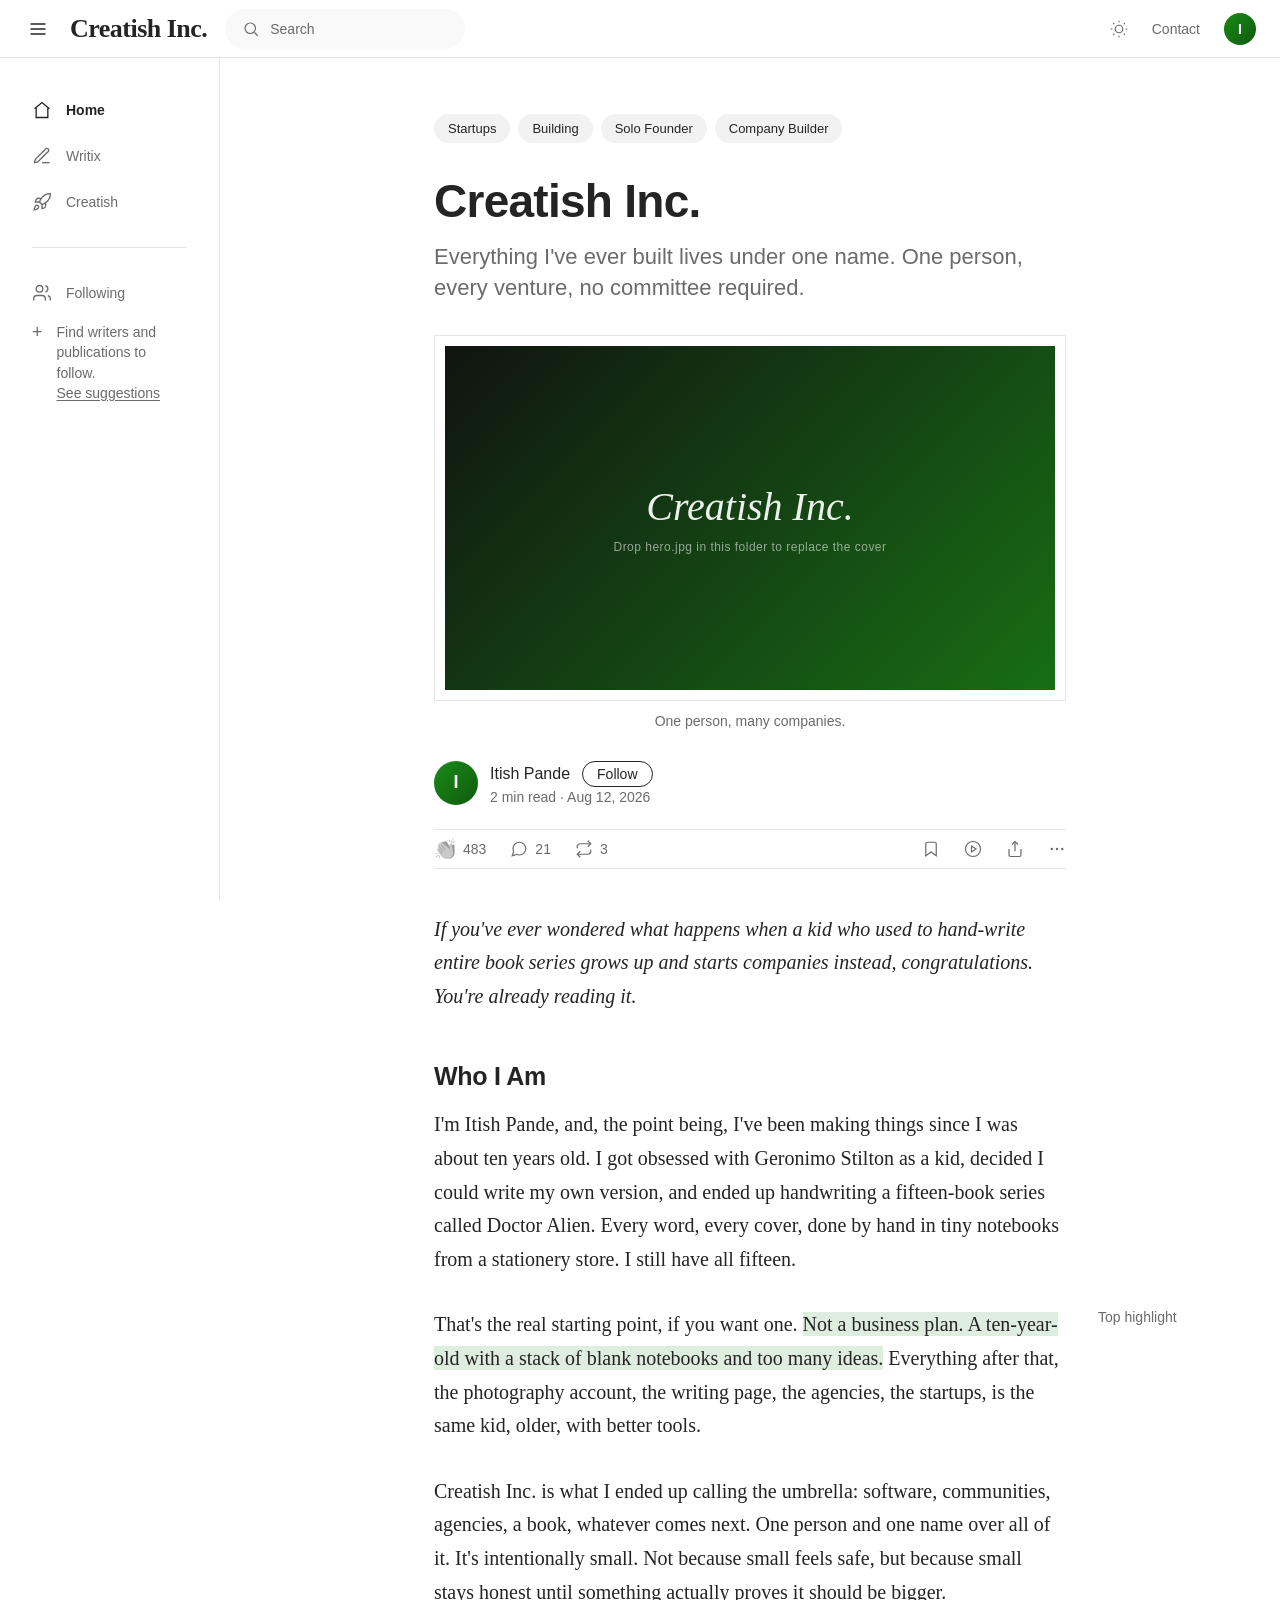
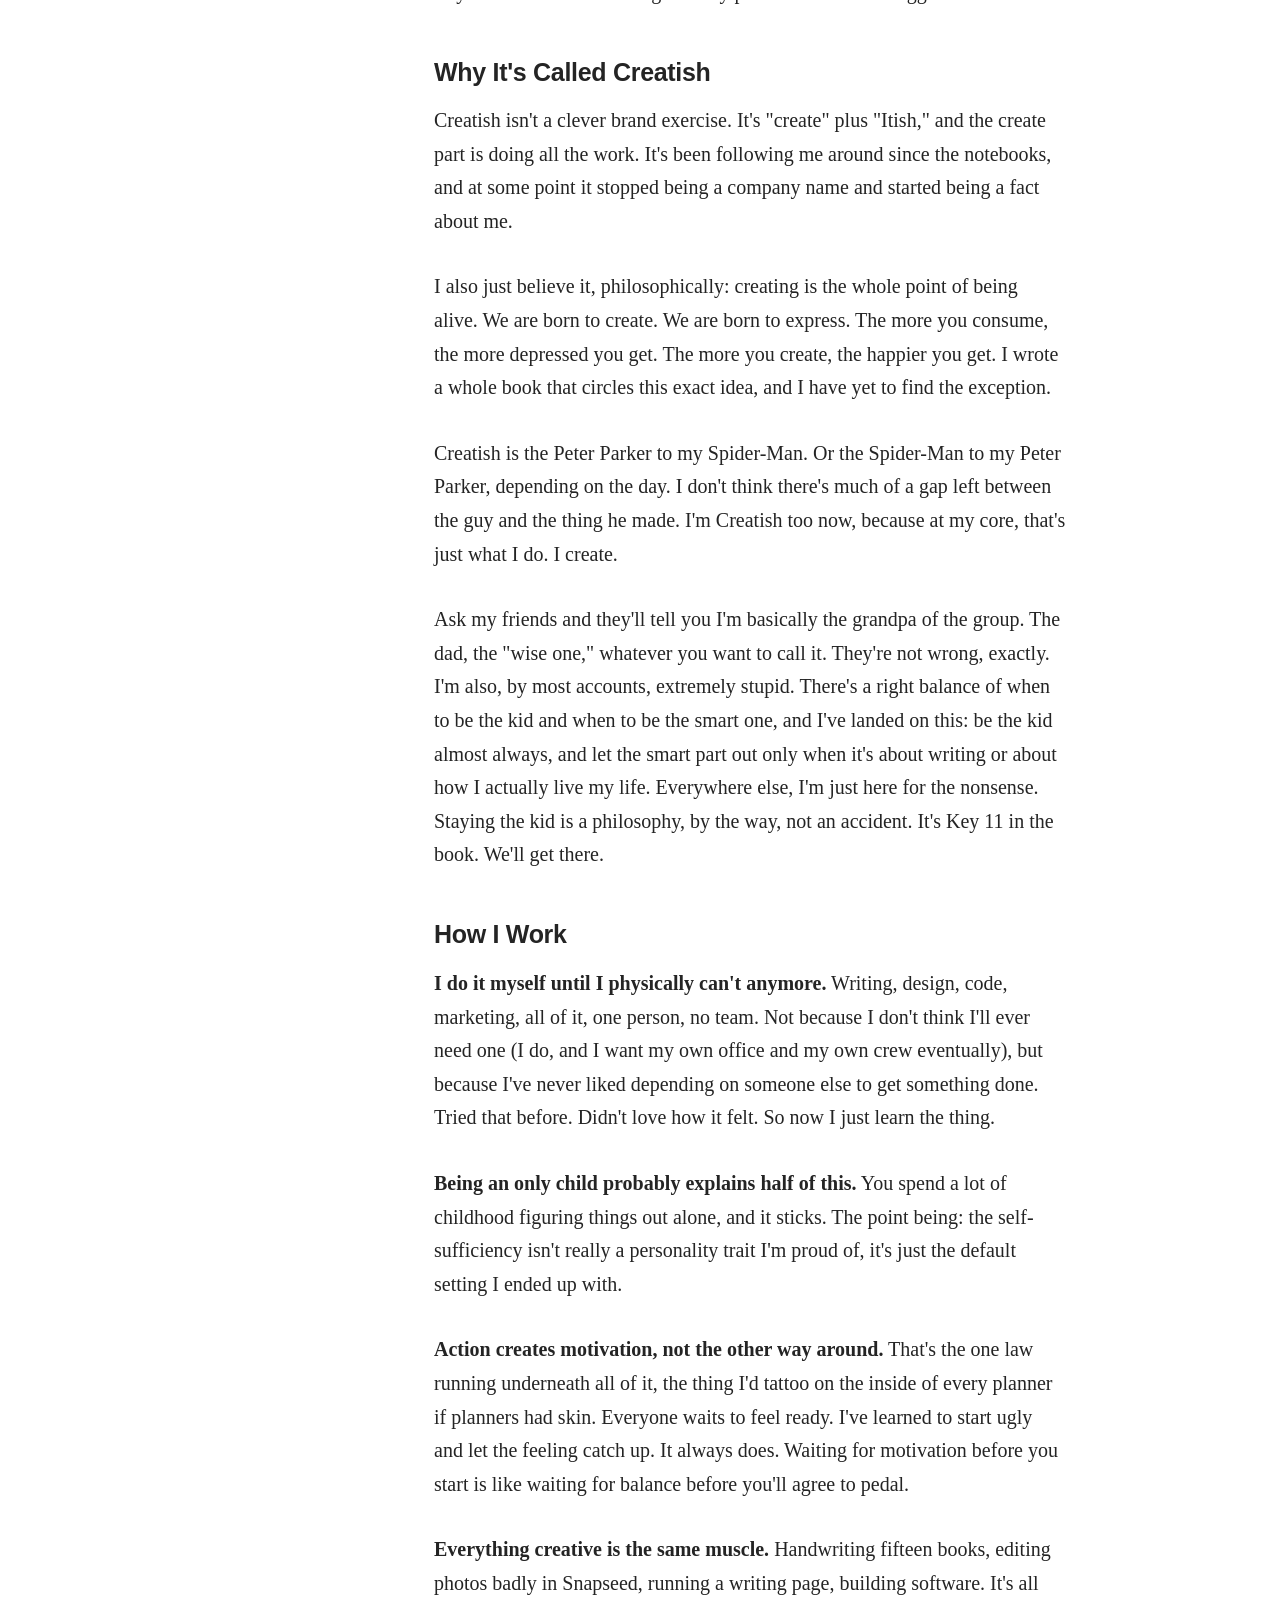
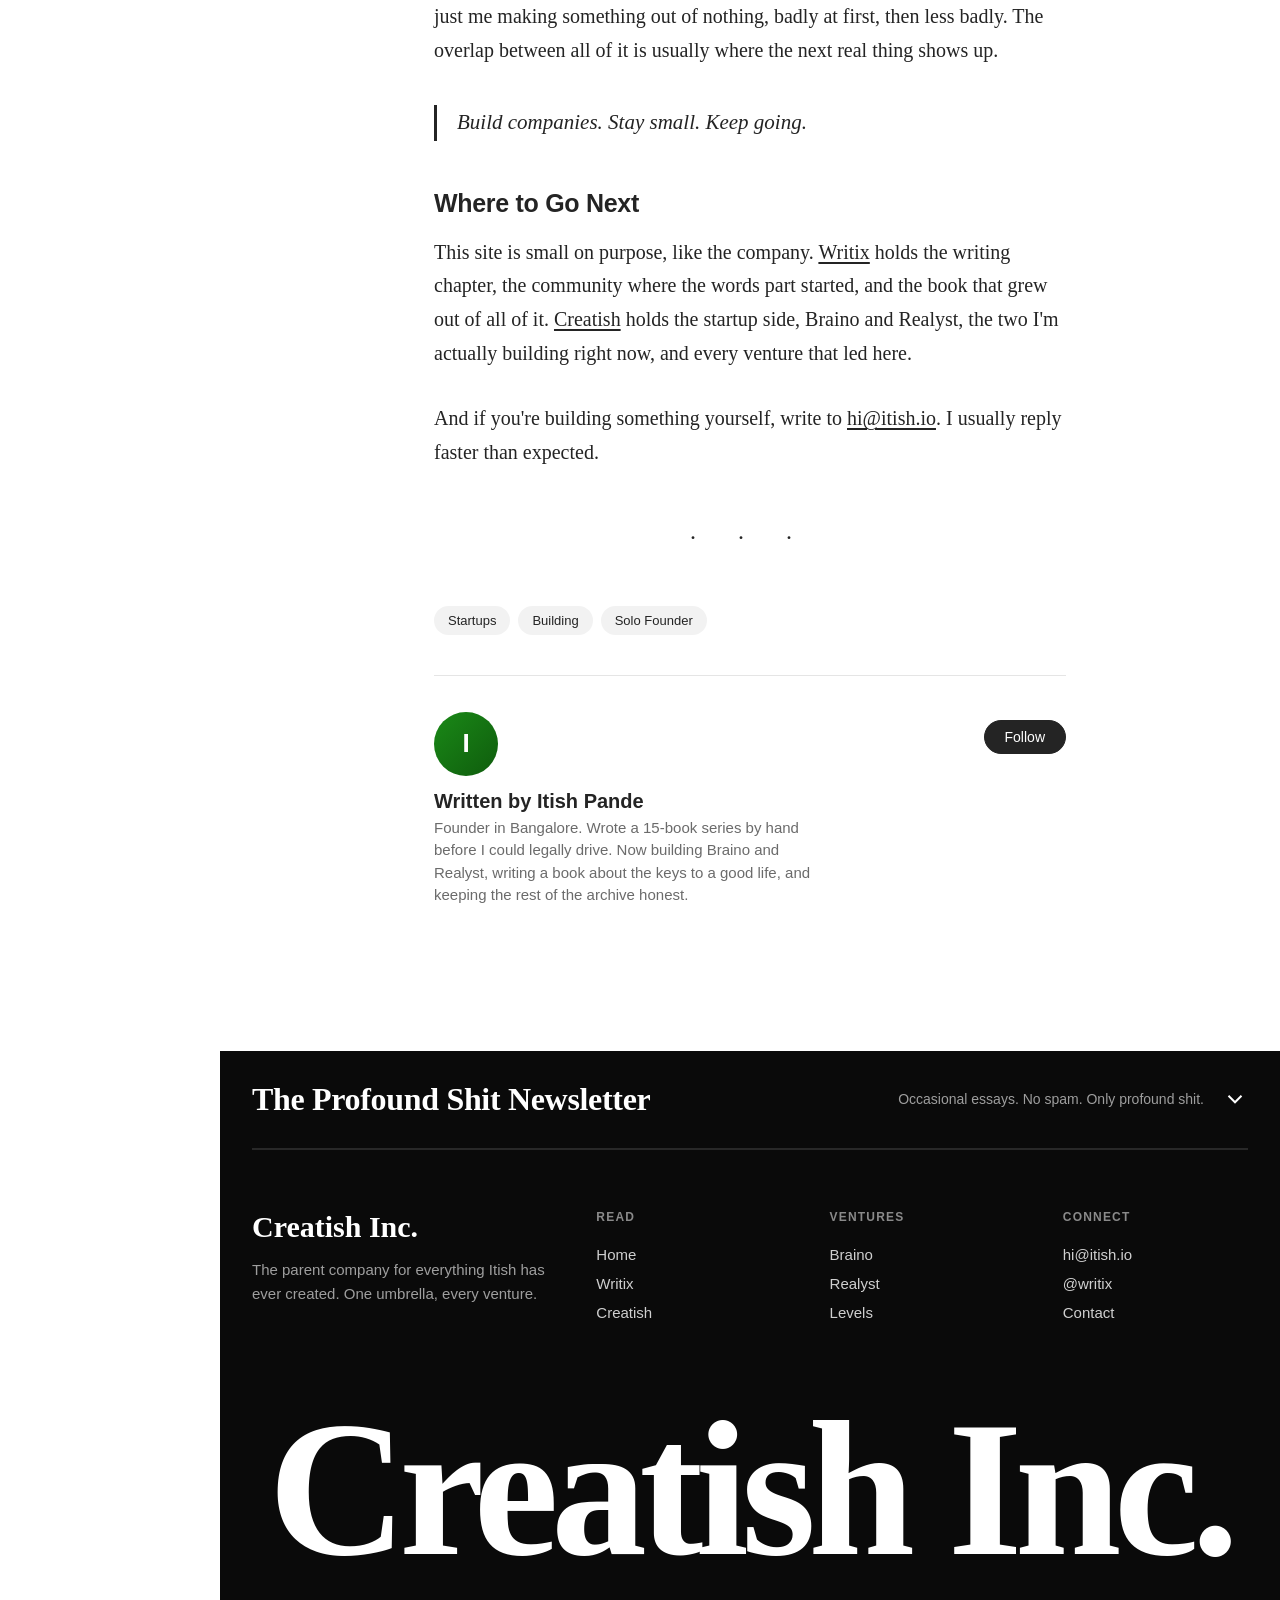
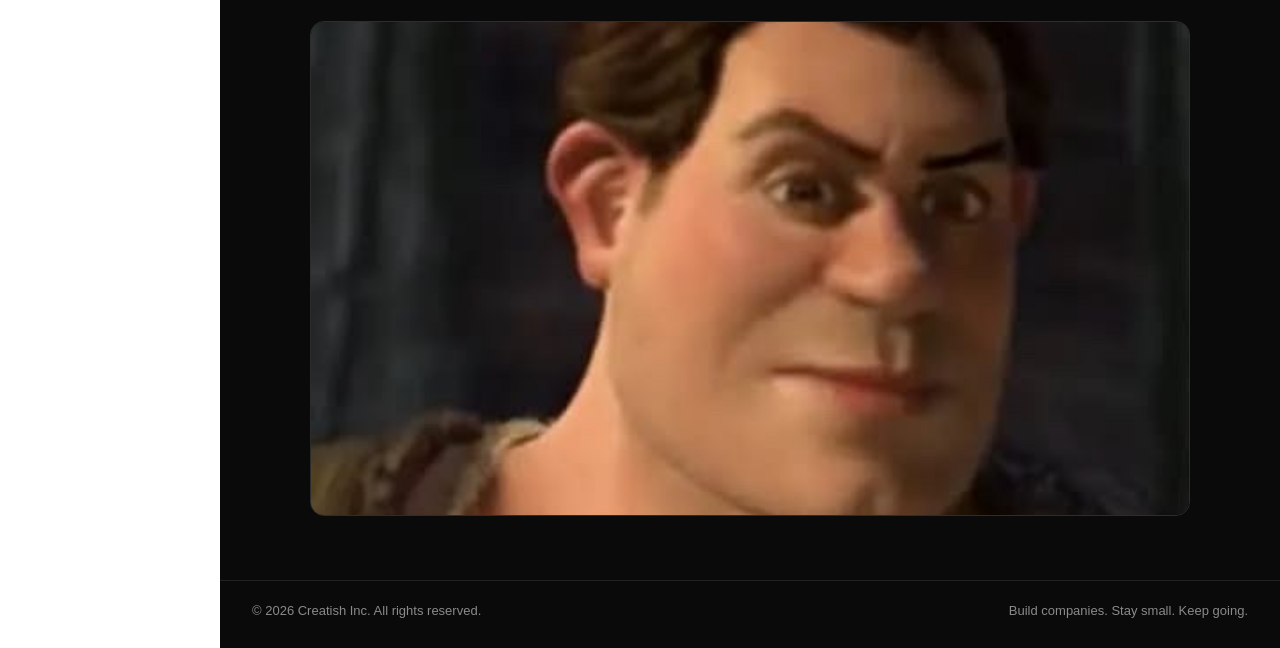
==== index.html @ 81c6ffdb "Rewrite site copy in Itish's voice, tell full origin story Reworks Home, Creatish, and Writix copy e" ====
<!doctype html>
<html lang="en">
<head>
  <meta charset="utf-8" />
  <meta name="viewport" content="width=device-width, initial-scale=1" />
  <title>Creatish Inc.</title>
  <meta name="description" content="Itish Pande's parent company for everything he's built. One person, one umbrella, starting with a 15-book series written by hand at age 10." />
  <script>
    (function () {
      var q = new URLSearchParams(location.search).get('theme');
      var t = q || localStorage.getItem('theme');
      if (t === 'dark' || (!t && matchMedia('(prefers-color-scheme: dark)').matches)) {
        document.documentElement.setAttribute('data-theme', 'dark');
      }
    })();
  </script>
  <link rel="stylesheet" href="site.css" />
</head>
<body>

  <nav class="nav">
    <div class="nav-inner">
      <div class="nav-left">
        <button class="hamburger" aria-label="Menu">
          <svg width="20" height="20" viewBox="0 0 24 24" fill="none" stroke="currentColor" stroke-width="1.8"><path d="M3 6h18"/><path d="M3 12h18"/><path d="M3 18h18"/></svg>
        </button>
        <a class="wordmark" href="index.html">Creatish Inc.</a>
        <div class="search">
          <svg width="18" height="18" viewBox="0 0 24 24" fill="none" stroke="currentColor" stroke-width="1.6"><circle cx="11" cy="11" r="7"/><path d="M21 21l-4.35-4.35"/></svg>
          <input type="text" id="searchInput" placeholder="Search" aria-label="Search this page" />
        </div>
      </div>
      <div class="nav-right">
        <button class="action theme-btn" id="themeBtn" aria-label="Toggle dark mode">
          <svg class="icon-sun" width="18" height="18" viewBox="0 0 24 24" fill="none" stroke="currentColor" stroke-width="1.6"><circle cx="12" cy="12" r="5"/><path d="M12 1v2"/><path d="M12 21v2"/><path d="M4.22 4.22l1.42 1.42"/><path d="M18.36 18.36l1.42 1.42"/><path d="M1 12h2"/><path d="M21 12h2"/><path d="M4.22 19.78l1.42-1.42"/><path d="M18.36 5.64l1.42-1.42"/></svg>
          <svg class="icon-moon" width="18" height="18" viewBox="0 0 24 24" fill="none" stroke="currentColor" stroke-width="1.6"><path d="M21 12.79A9 9 0 1 1 11.21 3 7 7 0 0 0 21 12.79z"/></svg>
        </button>
        <a class="link" href="mailto:hi@itish.io">Contact</a>
        <span class="avatar">I</span>
      </div>
    </div>
  </nav>

  <aside class="sidebar">
    <a class="side-item active" href="index.html">
      <svg width="20" height="20" viewBox="0 0 24 24" fill="none" stroke="currentColor" stroke-width="1.6"><path d="M3 10.5L12 3l9 7.5"/><path d="M5 9.5V21h14V9.5"/></svg>
      Home
    </a>
    <a class="side-item" href="writix.html">
      <svg width="20" height="20" viewBox="0 0 24 24" fill="none" stroke="currentColor" stroke-width="1.6"><path d="M12 20h9"/><path d="M16.5 3.5a2.121 2.121 0 0 1 3 3L7 19l-4 1 1-4L16.5 3.5z"/></svg>
      Writix
    </a>
    <a class="side-item" href="creatish.html">
      <svg width="20" height="20" viewBox="0 0 24 24" fill="none" stroke="currentColor" stroke-width="1.6"><path d="M4.5 16.5c-1.5 1.26-2 5-2 5s3.74-.5 5-2c.71-.84.7-2.13-.09-2.91a2.18 2.18 0 0 0-2.91-.09z"/><path d="M12 15l-3-3a22 22 0 0 1 2-3.95A12.88 12.88 0 0 1 22 2c0 2.72-.78 7.5-6 11a22.35 22.35 0 0 1-4 2z"/><path d="M9 12H4s.55-3.03 2-4c1.62-1.08 5 0 5 0"/><path d="M12 15v5s3.03-.55 4-2c1.08-1.62 0-5 0-5"/></svg>
      Creatish
    </a>

    <div class="side-rule"></div>

    <a class="side-item" href="#authorCard">
      <svg width="20" height="20" viewBox="0 0 24 24" fill="none" stroke="currentColor" stroke-width="1.6"><path d="M16 21v-2a4 4 0 0 0-4-4H6a4 4 0 0 0-4 4v2"/><circle cx="9" cy="7" r="4"/><path d="M22 21v-2a4 4 0 0 0-3-3.87"/><path d="M16 3.13a4 4 0 0 1 0 7.75"/></svg>
      Following
    </a>

    <div class="side-note">
      <span class="add">+</span>
      <span>Find writers and publications to follow.<br /><a href="https://instagram.com/writix" target="_blank" rel="noreferrer">See suggestions</a></span>
    </div>
  </aside>

  <div class="layout">
    <main class="article" id="top">

      <div class="topic-tags">
        <span class="tag">Startups</span>
        <span class="tag">Building</span>
        <span class="tag">Solo Founder</span>
        <span class="tag">Company Builder</span>
      </div>

      <h1>Creatish Inc.</h1>
      <p class="subtitle">Everything I've ever built lives under one name. One person, every venture, no committee required.</p>

      <figure class="hero-figure">
        <div class="hero-frame">
          <img src="hero.jpg" alt="Creatish Inc. cover" />
          <div class="ph">
            <span class="mark">Creatish Inc.</span>
            <span class="hint">Drop hero.jpg in this folder to replace the cover</span>
          </div>
        </div>
        <figcaption>One person, many companies.</figcaption>
      </figure>

      <div class="byline">
        <span class="avatar">I</span>
        <div class="who">
          <div class="name-row">
            <span>Itish Pande</span>
            <button class="follow-btn">Follow</button>
          </div>
          <span class="meta">2 min read · Aug 12, 2026</span>
        </div>
      </div>

      <div class="actions">
        <div class="group">
          <button class="action" id="clapBtn" aria-label="Clap">
            <span style="font-size:18px;line-height:1;filter:grayscale(1);">👏</span>
            <span id="clapCount">483</span>
          </button>
          <a class="action" href="mailto:hi@itish.io" aria-label="Respond">
            <svg width="18" height="18" viewBox="0 0 24 24" fill="none" stroke="currentColor" stroke-width="1.6"><path d="M21 11.5a8.38 8.38 0 0 1-8.5 8.5 8.5 8.5 0 0 1-3.8-.9L3 21l1.9-5.7a8.38 8.38 0 0 1-.9-3.8 8.5 8.5 0 0 1 8.5-8.5 8.38 8.38 0 0 1 8.5 8.5z"/></svg>
            <span>21</span>
          </a>
          <button class="action" aria-label="Repost">
            <svg width="18" height="18" viewBox="0 0 24 24" fill="none" stroke="currentColor" stroke-width="1.6"><path d="M17 1l4 4-4 4"/><path d="M3 11V9a4 4 0 0 1 4-4h14"/><path d="M7 23l-4-4 4-4"/><path d="M21 13v2a4 4 0 0 1-4 4H3"/></svg>
            <span>3</span>
          </button>
        </div>
        <div class="group">
          <button class="action" aria-label="Save">
            <svg width="18" height="18" viewBox="0 0 24 24" fill="none" stroke="currentColor" stroke-width="1.6"><path d="M19 21l-7-5-7 5V5a2 2 0 0 1 2-2h10a2 2 0 0 1 2 2z"/></svg>
          </button>
          <button class="action" aria-label="Listen">
            <svg width="18" height="18" viewBox="0 0 24 24" fill="none" stroke="currentColor" stroke-width="1.6"><circle cx="12" cy="12" r="10"/><path d="M10 8l6 4-6 4z"/></svg>
          </button>
          <button class="action" aria-label="Share">
            <svg width="18" height="18" viewBox="0 0 24 24" fill="none" stroke="currentColor" stroke-width="1.6"><path d="M4 12v8a2 2 0 0 0 2 2h12a2 2 0 0 0 2-2v-8"/><path d="M16 6l-4-4-4 4"/><path d="M12 2v13"/></svg>
          </button>
          <button class="action" aria-label="More">
            <svg width="18" height="18" viewBox="0 0 24 24" fill="currentColor"><circle cx="5" cy="12" r="1.6"/><circle cx="12" cy="12" r="1.6"/><circle cx="19" cy="12" r="1.6"/></svg>
          </button>
        </div>
      </div>

      <div class="prose">
        <p class="intro-note">If you've ever wondered what happens when a kid who used to hand-write entire book series grows up and starts companies instead, congratulations. You're already reading it.</p>

        <h2>Who I Am</h2>
        <p>I'm Itish Pande, and, the point being, I've been making things since I was about ten years old. I got obsessed with Geronimo Stilton as a kid, decided I could write my own version, and ended up handwriting a fifteen-book series called Doctor Alien. Every word, every cover, done by hand in tiny notebooks from a stationery store. I still have all fifteen.</p>
        <p class="has-note">That's the real starting point, if you want one. <span class="top-highlight">Not a business plan. A ten-year-old with a stack of blank notebooks and too many ideas.</span><span class="margin-note">Top highlight</span> Everything after that, the photography account, the writing page, the agencies, the startups, is the same kid, older, with better tools.</p>
        <p>Creatish Inc. is what I ended up calling the umbrella: software, communities, agencies, a book, whatever comes next. One person and one name over all of it. It's intentionally small. Not because small feels safe, but because small stays honest until something actually proves it should be bigger.</p>

        <h2>Why It's Called Creatish</h2>
        <p>Creatish isn't a clever brand exercise. It's "create" plus "Itish," and the create part is doing all the work. It's been following me around since the notebooks, and at some point it stopped being a company name and started being a fact about me.</p>
        <p>I also just believe it, philosophically: creating is the whole point of being alive. We are born to create. We are born to express. The more you consume, the more depressed you get. The more you create, the happier you get. I wrote a whole book that circles this exact idea, and I have yet to find the exception.</p>
        <p>Creatish is the Peter Parker to my Spider-Man. Or the Spider-Man to my Peter Parker, depending on the day. I don't think there's much of a gap left between the guy and the thing he made. I'm Creatish too now, because at my core, that's just what I do. I create.</p>
        <p>Ask my friends and they'll tell you I'm basically the grandpa of the group. The dad, the "wise one," whatever you want to call it. They're not wrong, exactly. I'm also, by most accounts, extremely stupid. There's a right balance of when to be the kid and when to be the smart one, and I've landed on this: be the kid almost always, and let the smart part out only when it's about writing or about how I actually live my life. Everywhere else, I'm just here for the nonsense. Staying the kid is a philosophy, by the way, not an accident. It's Key 11 in the book. We'll get there.</p>

        <h2>How I Work</h2>
        <p><strong>I do it myself until I physically can't anymore.</strong> Writing, design, code, marketing, all of it, one person, no team. Not because I don't think I'll ever need one (I do, and I want my own office and my own crew eventually), but because I've never liked depending on someone else to get something done. Tried that before. Didn't love how it felt. So now I just learn the thing.</p>
        <p><strong>Being an only child probably explains half of this.</strong> You spend a lot of childhood figuring things out alone, and it sticks. The point being: the self-sufficiency isn't really a personality trait I'm proud of, it's just the default setting I ended up with.</p>
        <p><strong>Action creates motivation, not the other way around.</strong> That's the one law running underneath all of it, the thing I'd tattoo on the inside of every planner if planners had skin. Everyone waits to feel ready. I've learned to start ugly and let the feeling catch up. It always does. Waiting for motivation before you start is like waiting for balance before you'll agree to pedal.</p>
        <p><strong>Everything creative is the same muscle.</strong> Handwriting fifteen books, editing photos badly in Snapseed, running a writing page, building software. It's all just me making something out of nothing, badly at first, then less badly. The overlap between all of it is usually where the next real thing shows up.</p>

        <blockquote>Build companies. Stay small. Keep going.</blockquote>

        <h2>Where to Go Next</h2>
        <p>This site is small on purpose, like the company. <a href="writix.html">Writix</a> holds the writing chapter, the community where the words part started, and the book that grew out of all of it. <a href="creatish.html">Creatish</a> holds the startup side, Braino and Realyst, the two I'm actually building right now, and every venture that led here.</p>
        <p>And if you're building something yourself, write to <a href="mailto:hi@itish.io">hi@itish.io</a>. I usually reply faster than expected.</p>

        <div class="divider">· · ·</div>
      </div>

      <div class="topic-tags bottom-tags">
        <span class="tag">Startups</span>
        <span class="tag">Building</span>
        <span class="tag">Solo Founder</span>
      </div>

      <div class="author-card" id="authorCard">
        <div>
          <span class="avatar">I</span>
          <h3>Written by Itish Pande</h3>
          <p>Founder in Bangalore. Wrote a 15-book series by hand before I could legally drive. Now building Braino and Realyst, writing a book about the keys to a good life, and keeping the rest of the archive honest.</p>
        </div>
        <button class="follow-btn">Follow</button>
      </div>

    </main>

    <footer class="mega-footer">
      <div class="foot-wrap">
        <button class="newsletter-toggle" id="newsToggle" aria-expanded="false" aria-controls="newsPanel">
          <span class="nt-label">The Profound Shit Newsletter</span>
          <span class="nt-hint">Occasional essays. No spam. Only profound shit.</span>
          <svg class="chev" width="26" height="26" viewBox="0 0 24 24" fill="none" stroke="currentColor" stroke-width="1.8"><path d="M6 9l6 6 6-6"/></svg>
        </button>
        <div class="newsletter-panel" id="newsPanel">
          <div class="np-inner">
            <p>One email whenever something real ships or something true gets written. That's the whole promise.</p>
            <form class="news-form" id="newsForm">
              <input type="email" placeholder="you@wherever.com" required aria-label="Email address" />
              <button type="submit">Subscribe</button>
            </form>
            <p class="news-done" id="newsDone" hidden>You're in. Profound shit incoming.</p>
          </div>
        </div>

        <div class="foot-grid">
          <div class="foot-brand">
            <div class="fb-mark">Creatish Inc.</div>
            <p>The parent company for everything Itish has ever created. One umbrella, every venture.</p>
          </div>
          <div class="foot-col">
            <h4>Read</h4>
            <a href="index.html">Home</a>
            <a href="writix.html">Writix</a>
            <a href="creatish.html">Creatish</a>
          </div>
          <div class="foot-col">
            <h4>Ventures</h4>
            <a href="creatish.html">Braino</a>
            <a href="https://realyst.app" target="_blank" rel="noreferrer">Realyst</a>
            <a href="https://levels.io" target="_blank" rel="noreferrer">Levels</a>
          </div>
          <div class="foot-col">
            <h4>Connect</h4>
            <a href="mailto:hi@itish.io">hi@itish.io</a>
            <a href="https://instagram.com/writix" target="_blank" rel="noreferrer">@writix</a>
            <a href="mailto:hi@itish.io">Contact</a>
          </div>
        </div>
      </div>

      <div class="foot-giant">Creatish Inc.</div>
      <img class="foot-image" src="footer-bg.jpg" alt="" onerror="this.style.display='none'" />

      <div class="foot-wrap foot-bottom">
        <span>© 2026 Creatish Inc. All rights reserved.</span>
        <span>Build companies. Stay small. Keep going.</span>
      </div>
    </footer>
  </div>

  <script src="site.js"></script>
  <script src="https://trybraino.com/embed/braino-embed.js" data-braino-site="2edabc09-5018-4363-ad24-40628936456c" async></script>
</body>
</html>
---- site.css ----
:root {
  --bg: #ffffff;
  --text: #242424;
  --muted: #6b6b6b;
  --faint: #f2f2f2;
  --search: #f9f9f9;
  --rule: rgba(0, 0, 0, 0.1);
  --green: #1a8917;
  --highlight: rgba(26, 137, 23, 0.14);
  --sans: -apple-system, BlinkMacSystemFont, "Segoe UI", Helvetica, Arial, sans-serif;
  --serif: Charter, Georgia, "Times New Roman", serif;
  color-scheme: light;
}

html[data-theme="dark"] {
  --bg: #121212;
  --text: #e6e6e6;
  --muted: #9e9e9e;
  --faint: #242424;
  --search: #1e1e1e;
  --rule: rgba(255, 255, 255, 0.14);
  --highlight: rgba(46, 178, 42, 0.28);
  color-scheme: dark;
}

* { box-sizing: border-box; }

html, body {
  margin: 0;
  padding: 0;
  background: var(--bg);
  color: var(--text);
  font-family: var(--sans);
  -webkit-font-smoothing: antialiased;
  text-rendering: optimizeLegibility;
  transition: background-color 200ms ease, color 200ms ease;
}

a { color: inherit; text-decoration: none; }

/* ── Top nav ─────────────────────────────── */
.nav {
  position: sticky;
  top: 0;
  z-index: 10;
  background: var(--bg);
  border-bottom: 1px solid var(--rule);
}

.nav-inner {
  margin: 0 auto;
  padding: 0 24px;
  height: 57px;
  display: flex;
  align-items: center;
  justify-content: space-between;
  gap: 16px;
}

.nav-left {
  display: flex;
  align-items: center;
  gap: 18px;
  flex: 1;
  min-width: 0;
}

.wordmark {
  font-family: var(--serif);
  font-weight: 700;
  font-size: 26px;
  letter-spacing: -0.02em;
  white-space: nowrap;
}

.hamburger {
  background: none;
  border: 0;
  padding: 4px;
  cursor: pointer;
  color: var(--text);
  display: inline-flex;
}

.search {
  display: flex;
  align-items: center;
  gap: 8px;
  background: var(--search);
  border: 1px solid transparent;
  border-radius: 100px;
  padding: 0 16px;
  height: 40px;
  width: min(240px, 100%);
  color: var(--muted);
}

.search:focus-within { border-color: var(--rule); }

.search svg { flex-shrink: 0; }

.search input {
  border: 0;
  outline: 0;
  background: transparent;
  font-family: var(--sans);
  font-size: 14px;
  color: var(--text);
  width: 100%;
}

.search input::placeholder { color: var(--muted); }

.nav-right {
  display: flex;
  align-items: center;
  gap: 24px;
}

.theme-btn { color: var(--muted); }
.theme-btn:hover { color: var(--text); }
.theme-btn .icon-moon { display: none; }
html[data-theme="dark"] .theme-btn .icon-moon { display: block; }
html[data-theme="dark"] .theme-btn .icon-sun { display: none; }

.nav-right .link {
  font-size: 14px;
  color: var(--muted);
  white-space: nowrap;
}

.nav-right .link:hover { color: var(--text); }

.avatar {
  width: 32px;
  height: 32px;
  border-radius: 50%;
  background: linear-gradient(135deg, #1a8917, #0f5c0d);
  color: #fff;
  display: inline-flex;
  align-items: center;
  justify-content: center;
  font-size: 14px;
  font-weight: 600;
  flex-shrink: 0;
}

/* ── Left sidebar (site navigation) ──────── */
.sidebar {
  position: fixed;
  top: 57px;
  left: 0;
  bottom: 0;
  width: 220px;
  border-right: 1px solid var(--rule);
  padding: 32px 0;
  display: flex;
  flex-direction: column;
  gap: 4px;
  background: var(--bg);
}

.side-item {
  display: flex;
  align-items: center;
  gap: 14px;
  padding: 11px 32px;
  font-size: 14px;
  color: var(--muted);
}

.side-item:hover { color: var(--text); }

.side-item.active {
  color: var(--text);
  font-weight: 600;
}

.side-item svg { flex-shrink: 0; }

.side-rule {
  border-top: 1px solid var(--rule);
  margin: 20px 32px;
}

.side-note {
  display: flex;
  gap: 14px;
  padding: 4px 32px;
  font-size: 14px;
  color: var(--muted);
  line-height: 1.45;
}

.side-note .add { font-size: 18px; line-height: 1.2; }
.side-note a { text-decoration: underline; text-underline-offset: 2px; }
.side-note a:hover { color: var(--text); }

.layout { margin-left: 220px; }

/* ── Article ─────────────────────────────── */
.article {
  max-width: 680px;
  margin: 0 auto;
  padding: 56px 24px 48px;
}

.topic-tags {
  display: flex;
  flex-wrap: wrap;
  gap: 8px;
  margin-bottom: 32px;
}

.tag {
  background: var(--faint);
  color: var(--text);
  font-size: 13px;
  padding: 7px 14px;
  border-radius: 100px;
  white-space: nowrap;
}

h1 {
  margin: 0 0 14px;
  font-size: clamp(32px, 6vw, 46px);
  line-height: 1.15;
  letter-spacing: -0.016em;
  font-weight: 800;
}

.subtitle {
  margin: 0 0 32px;
  color: var(--muted);
  font-size: 22px;
  line-height: 1.4;
  font-weight: 400;
}

/* ── Hero photo frame ────────────────────── */
.hero-figure { margin: 0 0 32px; }

.hero-frame {
  border: 1px solid var(--rule);
  padding: 10px;
  background: var(--bg);
}

.hero-frame img {
  display: block;
  width: 100%;
  aspect-ratio: 16 / 9;
  object-fit: cover;
}

.hero-frame .ph {
  display: none;
  width: 100%;
  aspect-ratio: 16 / 9;
  background: linear-gradient(135deg, #101410, #1a8917 130%);
  align-items: center;
  justify-content: center;
  flex-direction: column;
  gap: 10px;
}

.hero-frame.empty img { display: none; }
.hero-frame.empty .ph { display: flex; }

.hero-frame .ph .mark {
  font-family: var(--serif);
  font-style: italic;
  font-size: 40px;
  color: rgba(255, 255, 255, 0.92);
}

.hero-frame .ph .hint {
  font-size: 12px;
  color: rgba(255, 255, 255, 0.55);
  letter-spacing: 0.04em;
}

.hero-figure figcaption {
  margin-top: 12px;
  text-align: center;
  font-size: 14px;
  color: var(--muted);
}

/* ── Byline ──────────────────────────────── */
.byline {
  display: flex;
  align-items: center;
  gap: 12px;
  margin-bottom: 24px;
}

.byline .avatar { width: 44px; height: 44px; font-size: 18px; }

.byline .who {
  display: flex;
  flex-direction: column;
  gap: 2px;
}

.byline .name-row {
  display: flex;
  align-items: center;
  gap: 12px;
  font-size: 16px;
}

.follow-btn {
  border: 1px solid var(--text);
  border-radius: 100px;
  background: transparent;
  font-size: 14px;
  padding: 4px 14px;
  cursor: pointer;
  font-family: var(--sans);
  color: var(--text);
}

.follow-btn:hover { background: var(--faint); }
.follow-btn.followed { border-color: var(--muted); color: var(--muted); }

.byline .meta {
  font-size: 14px;
  color: var(--muted);
}

/* ── Action bar ──────────────────────────── */
.actions {
  display: flex;
  align-items: center;
  justify-content: space-between;
  border-top: 1px solid var(--rule);
  border-bottom: 1px solid var(--rule);
  padding: 10px 0;
  margin-bottom: 44px;
  color: var(--muted);
}

.actions .group {
  display: flex;
  align-items: center;
  gap: 24px;
}

.action {
  display: inline-flex;
  align-items: center;
  gap: 7px;
  font-size: 14px;
  color: var(--muted);
  background: none;
  border: 0;
  padding: 0;
  cursor: pointer;
  font-family: var(--sans);
}

.action:hover { color: var(--text); }
.action svg { display: block; }

/* ── Body prose ──────────────────────────── */
.prose {
  font-family: var(--serif);
  font-size: 20px;
  line-height: 1.68;
  color: var(--text);
}

.prose p { margin: 0 0 0; }
.prose p + p { margin-top: 1.6em; }

.prose .intro-note {
  font-style: italic;
  color: var(--text);
}

.prose h2 {
  font-family: var(--sans);
  font-size: 25px;
  font-weight: 700;
  letter-spacing: -0.012em;
  line-height: 1.25;
  margin: 1.9em 0 0.65em;
}

.prose h2:first-child { margin-top: 0; }
.prose h2 + p { margin-top: 0; }

.prose a {
  text-decoration: underline;
  text-underline-offset: 2.5px;
}

.prose ul, .prose ol {
  margin: 1.4em 0 0;
  padding-left: 28px;
}

.prose li { margin-bottom: 1.1em; }
.prose li:last-child { margin-bottom: 0; }

.prose .status {
  font-family: var(--sans);
  font-size: 13px;
  color: var(--muted);
  white-space: nowrap;
}

.prose blockquote {
  margin: 1.8em 0 0;
  padding-left: 20px;
  border-left: 3px solid var(--text);
  font-style: italic;
  font-size: 21px;
}

mark.search-hit {
  background: #ffe9a8;
  color: #242424;
  padding: 0 1px;
}

.top-highlight {
  background: var(--highlight);
  padding: 1px 0;
}

.has-note { position: relative; }

.margin-note {
  position: absolute;
  left: calc(100% + 32px);
  top: 0;
  width: 110px;
  font-family: var(--sans);
  font-size: 14px;
  color: var(--muted);
  line-height: 1.3;
}

@media (max-width: 1180px) {
  .margin-note { display: none; }
}

.divider {
  margin: 48px auto;
  text-align: center;
  font-size: 24px;
  letter-spacing: 18px;
  color: var(--text);
  font-family: var(--serif);
}

/* ── Bottom tags + author card ───────────── */
.bottom-tags { margin: 48px 0 40px; }

.author-card {
  border-top: 1px solid var(--rule);
  padding-top: 36px;
  display: flex;
  align-items: flex-start;
  justify-content: space-between;
  gap: 24px;
}

.author-card .avatar { width: 64px; height: 64px; font-size: 26px; }

.author-card h3 {
  margin: 14px 0 4px;
  font-size: 20px;
  font-weight: 700;
}

.author-card p {
  margin: 0;
  color: var(--muted);
  font-size: 15px;
  line-height: 1.5;
  max-width: 48ch;
}

.author-card .follow-btn {
  background: var(--text);
  color: var(--bg);
  border-color: var(--text);
  padding: 8px 20px;
  margin-top: 8px;
}

.author-card .follow-btn:hover { opacity: 0.85; background: var(--text); }

/* ── Mega footer (SaaS-product style, always dark) ── */
.mega-footer {
  margin-top: 96px;
  background: #0a0a0a;
  color: #d6d6d6;
}

.foot-wrap {
  max-width: 1192px;
  margin: 0 auto;
  padding: 0 32px;
}

/* Newsletter row with arrow toggle */
.newsletter-toggle {
  width: 100%;
  display: flex;
  align-items: center;
  gap: 18px;
  padding: 30px 0;
  background: none;
  border: 0;
  border-bottom: 1px solid rgba(255, 255, 255, 0.12);
  color: #fff;
  cursor: pointer;
  font-family: var(--sans);
  text-align: left;
}

.newsletter-toggle .nt-label {
  font-family: var(--serif);
  font-size: clamp(22px, 3vw, 32px);
  font-weight: 700;
  letter-spacing: -0.01em;
}

.newsletter-toggle .nt-hint {
  margin-left: auto;
  color: #9e9e9e;
  font-size: 14px;
}

.newsletter-toggle .chev {
  flex-shrink: 0;
  transition: transform 250ms ease;
}

.newsletter-toggle.open .chev { transform: rotate(180deg); }
.newsletter-toggle:hover .nt-label { color: #6fdd6b; }

.newsletter-panel {
  max-height: 0;
  overflow: hidden;
  transition: max-height 350ms ease;
  border-bottom: 1px solid rgba(255, 255, 255, 0.12);
}

.newsletter-panel.open { max-height: 300px; }

.newsletter-panel .np-inner { padding: 28px 0 40px; }

.newsletter-panel p {
  margin: 0 0 20px;
  color: #b5b5b5;
  font-size: 16px;
  max-width: 52ch;
}

.news-form {
  display: flex;
  gap: 10px;
  max-width: 460px;
  flex-wrap: wrap;
}

.news-form input {
  flex: 1;
  min-width: 220px;
  background: #161616;
  border: 1px solid rgba(255, 255, 255, 0.18);
  border-radius: 100px;
  padding: 13px 20px;
  color: #fff;
  font-family: var(--sans);
  font-size: 15px;
  outline: none;
}

.news-form input:focus { border-color: #1a8917; }

.news-form button {
  background: #1a8917;
  color: #fff;
  border: 0;
  border-radius: 100px;
  padding: 13px 26px;
  font-family: var(--sans);
  font-size: 15px;
  font-weight: 600;
  cursor: pointer;
}

.news-form button:hover { background: #22a51e; }

.news-done {
  color: #6fdd6b !important;
  font-weight: 600;
}

/* Link columns */
.foot-grid {
  display: grid;
  grid-template-columns: 1.6fr 1fr 1fr 1fr;
  gap: 48px;
  padding: 60px 0 72px;
}

.foot-brand .fb-mark {
  font-family: var(--serif);
  font-weight: 700;
  font-size: 30px;
  color: #fff;
  margin-bottom: 14px;
}

.foot-brand p {
  margin: 0;
  color: #9e9e9e;
  font-size: 15px;
  line-height: 1.6;
  max-width: 36ch;
}

.foot-col h4 {
  margin: 0 0 16px;
  font-size: 12px;
  font-weight: 600;
  letter-spacing: 0.1em;
  text-transform: uppercase;
  color: #8a8a8a;
}

.foot-col a {
  display: block;
  padding: 6px 0;
  color: #cfcfcf;
  font-size: 15px;
}

.foot-col a:hover { color: #fff; }

/* Giant wordmark + full image */
.foot-giant {
  font-family: var(--serif);
  font-weight: 700;
  text-align: center;
  font-size: clamp(64px, 15vw, 220px);
  line-height: 0.95;
  letter-spacing: -0.04em;
  color: #fff;
  padding: 0 16px 24px;
}

.foot-image {
  display: block;
  width: min(880px, calc(100% - 64px));
  aspect-ratio: 16 / 9;
  object-fit: cover;
  object-position: center 42%;
  margin: 16px auto 64px;
  border-radius: 14px;
  border: 1px solid rgba(255, 255, 255, 0.14);
}

/* Bottom bar */
.foot-bottom {
  display: flex;
  justify-content: space-between;
  flex-wrap: wrap;
  gap: 8px 20px;
  padding-top: 22px;
  padding-bottom: 30px;
  border-top: 1px solid rgba(255, 255, 255, 0.1);
  color: #8a8a8a;
  font-size: 13px;
}

.foot-bottom a:hover { color: #fff; }

@media (max-width: 900px) {
  .foot-grid { grid-template-columns: 1fr 1fr; gap: 36px; }
  .newsletter-toggle .nt-hint { display: none; }
}

@media (max-width: 552px) {
  .foot-grid { grid-template-columns: 1fr; }
}

/* ── Responsive ──────────────────────────── */
@media (max-width: 1080px) {
  .sidebar { display: none; }
  .layout { margin-left: 0; }
}

@media (max-width: 700px) {
  .search { display: none; }
}

@media (max-width: 552px) {
  .article { padding-top: 36px; }
  .subtitle { font-size: 19px; }
  .prose { font-size: 18px; }
  .nav-right .link { display: none; }
}
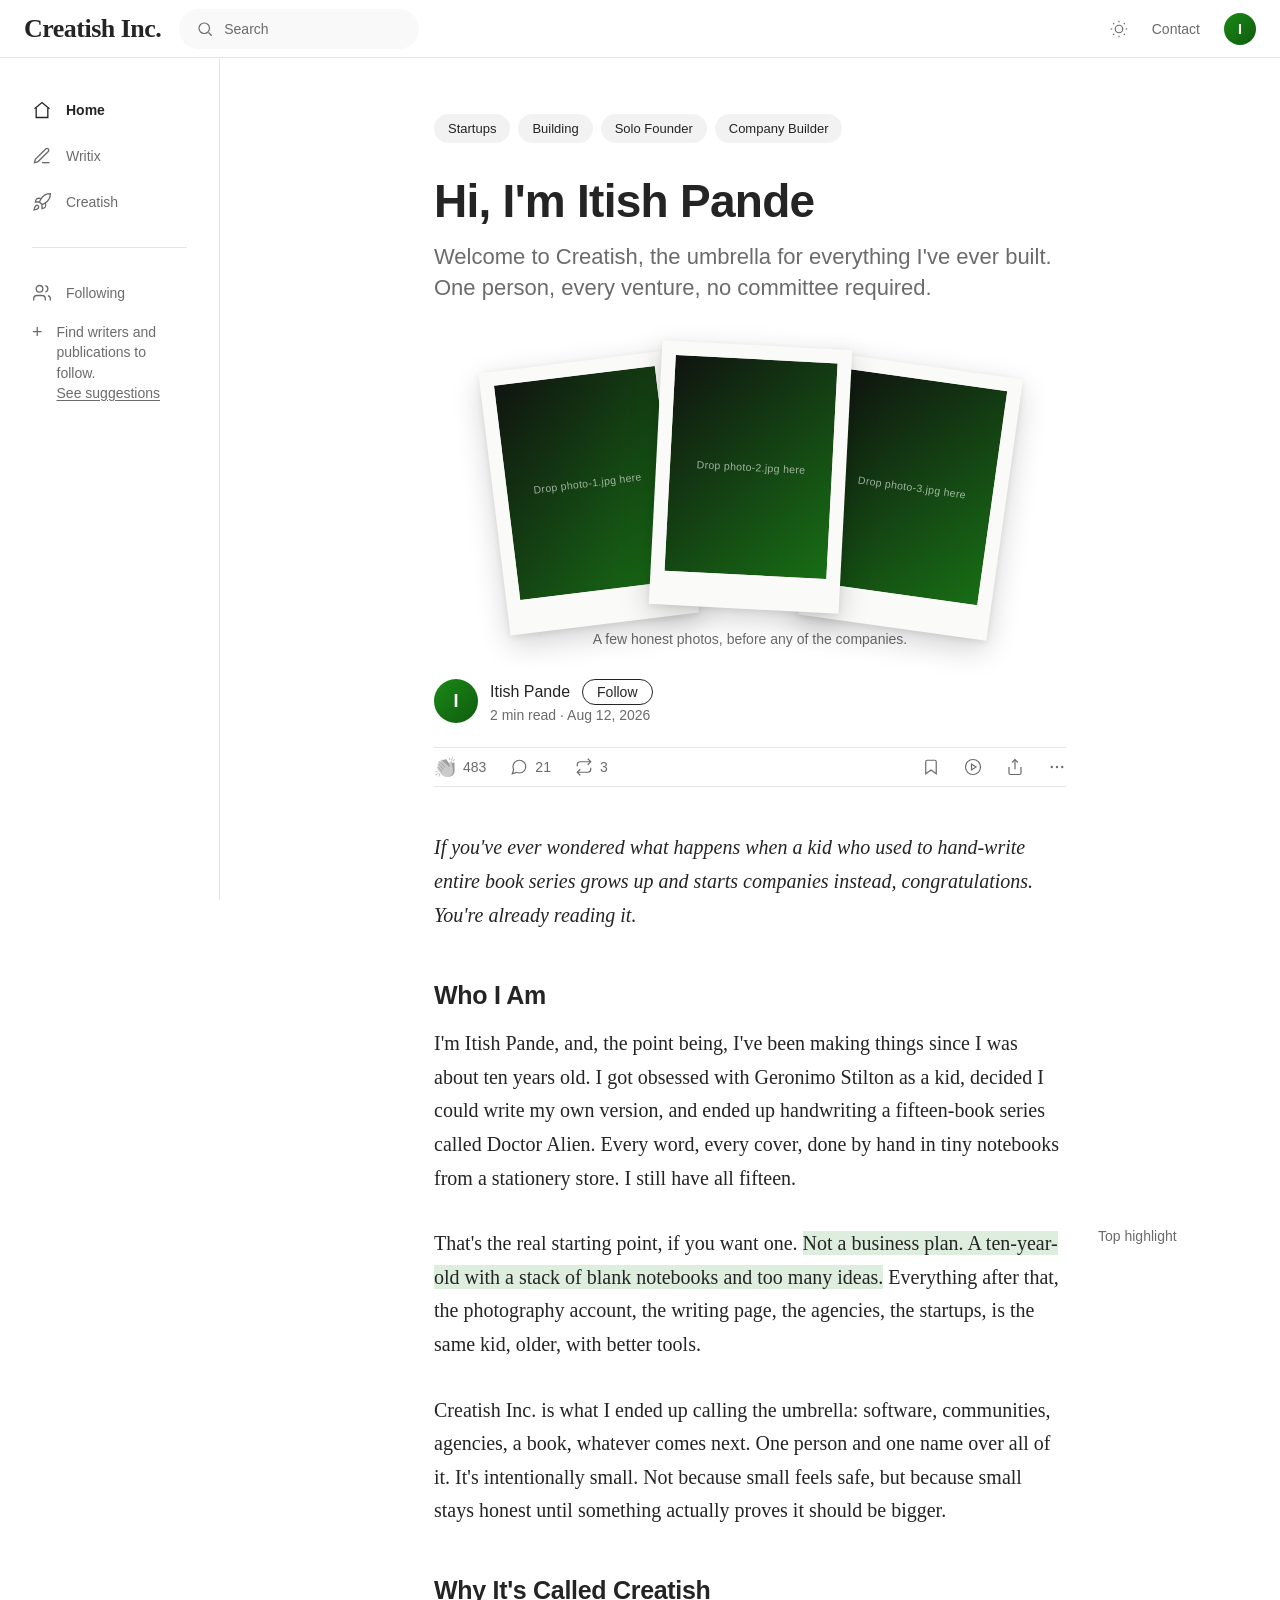
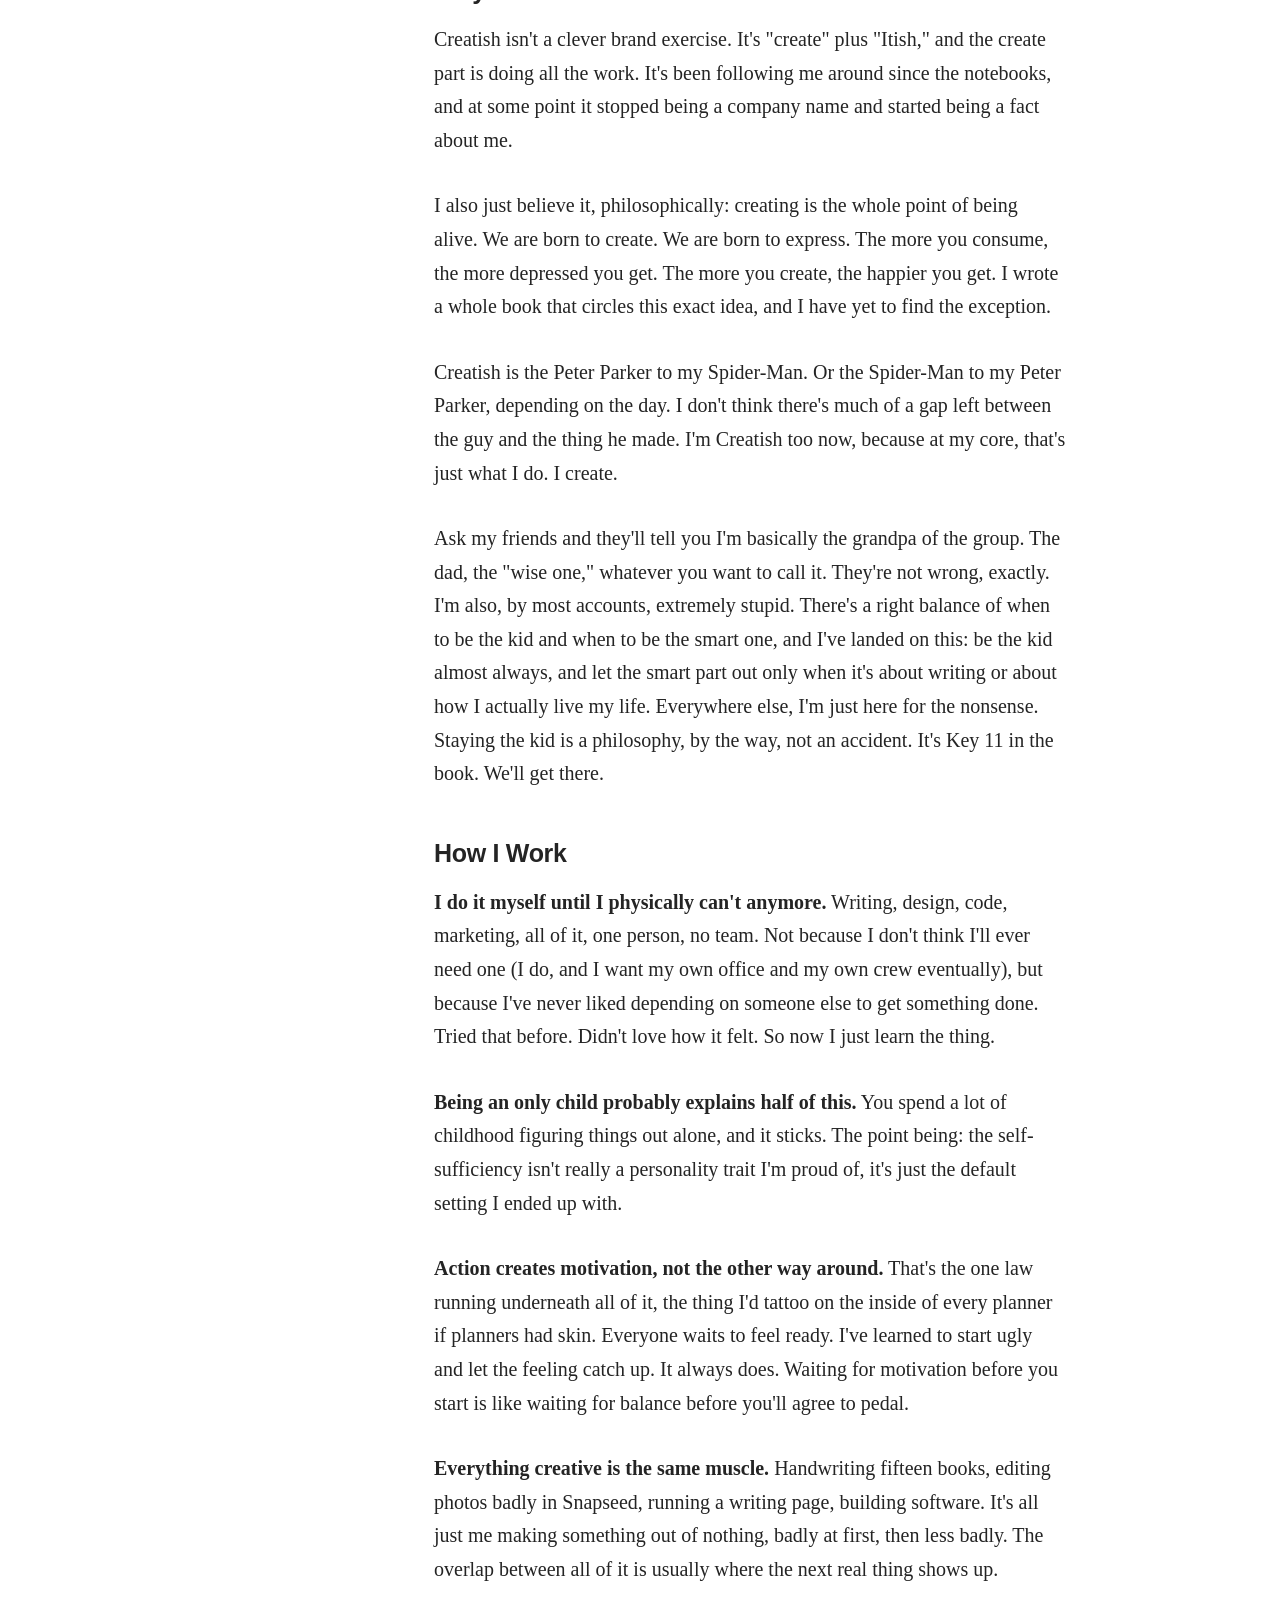
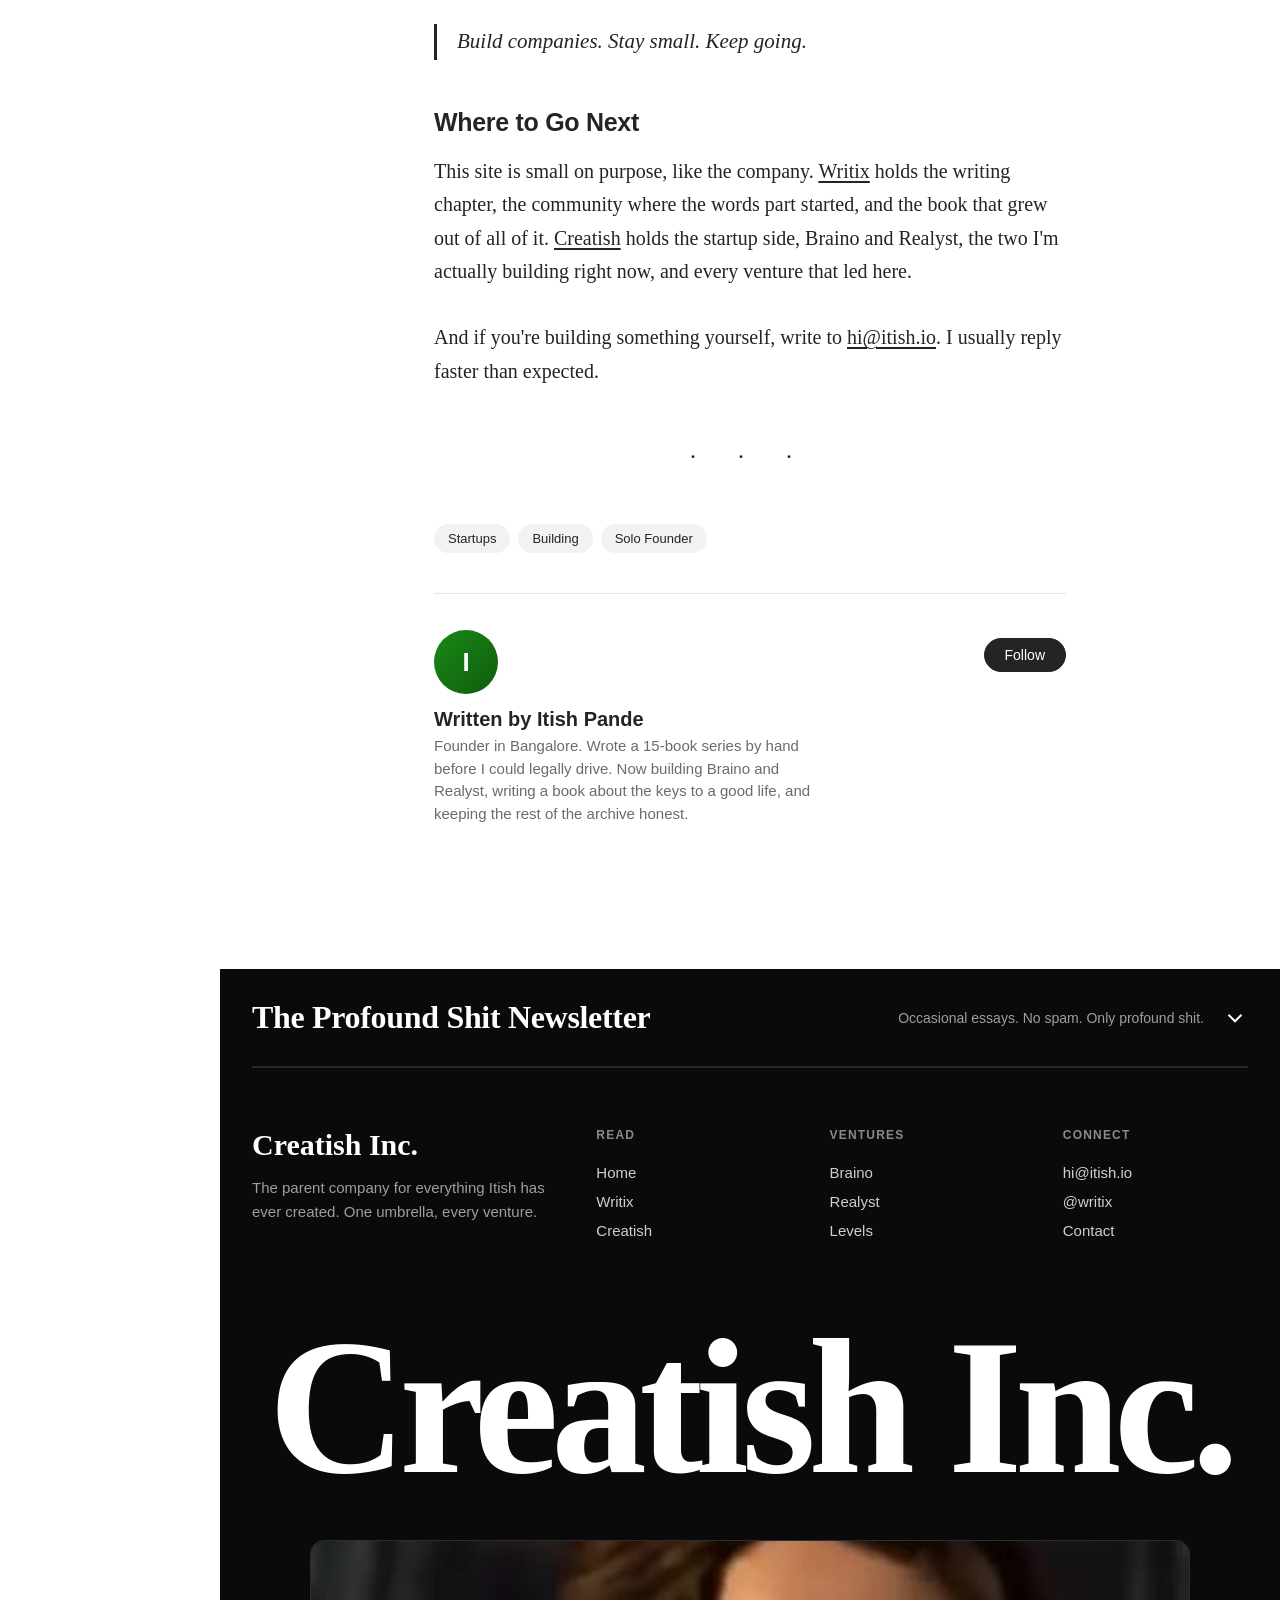
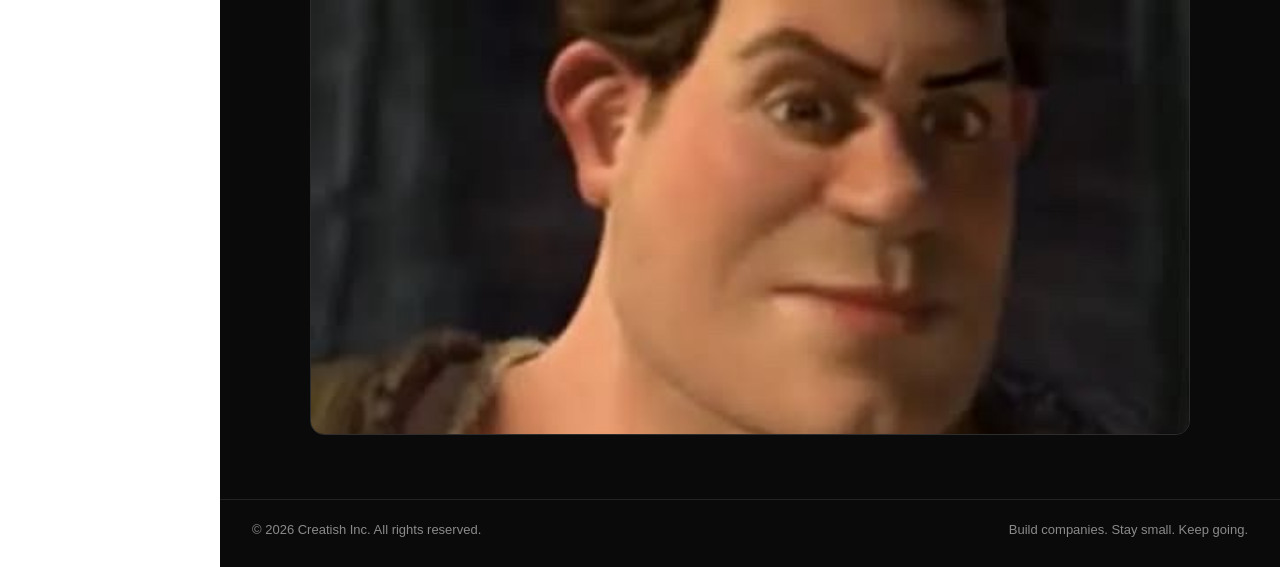
==== commit dd4e87c9: "Fix mobile hamburger menu and rebuild Home hero The hamburger button had no JS behind it and the sid" ====
--- a/index.html
+++ b/index.html
@@ -68,6 +68,8 @@
     </div>
   </aside>
 
+  <div class="nav-backdrop" id="navBackdrop"></div>
+
   <div class="layout">
     <main class="article" id="top">
 
@@ -78,19 +80,30 @@
         <span class="tag">Company Builder</span>
       </div>
 
-      <h1>Creatish Inc.</h1>
-      <p class="subtitle">Everything I've ever built lives under one name. One person, every venture, no committee required.</p>
-
-      <figure class="hero-figure">
-        <div class="hero-frame">
-          <img src="hero.jpg" alt="Creatish Inc. cover" />
-          <div class="ph">
-            <span class="mark">Creatish Inc.</span>
-            <span class="hint">Drop hero.jpg in this folder to replace the cover</span>
-          </div>
-        </div>
-        <figcaption>One person, many companies.</figcaption>
-      </figure>
+      <h1>Hi, I'm Itish Pande</h1>
+      <p class="subtitle">Welcome to Creatish, the umbrella for everything I've ever built. One person, every venture, no committee required.</p>
+
+      <div class="photo-scatter">
+        <figure class="polaroid p1">
+          <div class="polaroid-frame">
+            <img src="photo-1.jpg" alt="" />
+            <div class="ph"><span class="hint">Drop photo-1.jpg here</span></div>
+          </div>
+        </figure>
+        <figure class="polaroid p2">
+          <div class="polaroid-frame">
+            <img src="photo-2.jpg" alt="" />
+            <div class="ph"><span class="hint">Drop photo-2.jpg here</span></div>
+          </div>
+        </figure>
+        <figure class="polaroid p3">
+          <div class="polaroid-frame">
+            <img src="photo-3.jpg" alt="" />
+            <div class="ph"><span class="hint">Drop photo-3.jpg here</span></div>
+          </div>
+        </figure>
+      </div>
+      <p class="photo-scatter-caption">A few honest photos, before any of the companies.</p>
 
       <div class="byline">
         <span class="avatar">I</span>
--- a/site.css
+++ b/site.css
@@ -79,7 +79,7 @@
   padding: 4px;
   cursor: pointer;
   color: var(--text);
-  display: inline-flex;
+  display: none;
 }
 
 .search {
@@ -285,6 +285,81 @@
   text-align: center;
   font-size: 14px;
   color: var(--muted);
+}
+
+/* ── Scattered polaroid photo grid (Home hero) ── */
+.photo-scatter {
+  display: flex;
+  justify-content: center;
+  align-items: flex-start;
+  margin: 0 0 8px;
+  padding: 20px 0 4px;
+}
+
+.polaroid {
+  margin: 0;
+  background: #fafaf8;
+  padding: 14px 14px 34px;
+  box-shadow: 0 10px 30px rgba(0, 0, 0, 0.18), 0 2px 6px rgba(0, 0, 0, 0.08);
+  width: min(190px, 30vw);
+  flex-shrink: 0;
+  transition: transform 200ms ease;
+}
+
+.polaroid:hover { transform: translateY(-6px) rotate(0deg) !important; z-index: 5; }
+
+.polaroid.p1 { transform: rotate(-7deg) translateY(6px); margin-right: -28px; z-index: 1; }
+.polaroid.p2 { transform: rotate(3deg) translateY(-10px); z-index: 3; }
+.polaroid.p3 { transform: rotate(8deg) translateY(10px); margin-left: -28px; z-index: 2; }
+
+.polaroid-frame {
+  position: relative;
+  width: 100%;
+  aspect-ratio: 3 / 4;
+  background: #e4e4e0;
+  overflow: hidden;
+}
+
+.polaroid-frame img {
+  display: block;
+  width: 100%;
+  height: 100%;
+  object-fit: cover;
+}
+
+.polaroid-frame .ph {
+  display: none;
+  position: absolute;
+  inset: 0;
+  align-items: center;
+  justify-content: center;
+  background: linear-gradient(135deg, #101410, #1a8917 130%);
+  text-align: center;
+  padding: 10px;
+}
+
+.polaroid-frame.empty img { display: none; }
+.polaroid-frame.empty .ph { display: flex; }
+
+.polaroid-frame .ph .hint {
+  font-size: 10.5px;
+  color: rgba(255, 255, 255, 0.6);
+  letter-spacing: 0.03em;
+  font-family: var(--sans);
+  line-height: 1.4;
+}
+
+.photo-scatter-caption {
+  margin: 0 0 32px;
+  text-align: center;
+  font-size: 14px;
+  color: var(--muted);
+}
+
+@media (max-width: 560px) {
+  .polaroid { width: min(120px, 28vw); padding: 8px 8px 22px; }
+  .polaroid.p1 { margin-right: -16px; }
+  .polaroid.p3 { margin-left: -16px; }
 }
 
 /* ── Byline ──────────────────────────────── */
@@ -694,9 +769,30 @@
 
 /* ── Responsive ──────────────────────────── */
 @media (max-width: 1080px) {
-  .sidebar { display: none; }
+  .hamburger { display: inline-flex; }
+
+  .sidebar {
+    transform: translateX(-100%);
+    transition: transform 240ms ease;
+    z-index: 60;
+    box-shadow: 4px 0 24px rgba(0, 0, 0, 0.18);
+  }
+  .sidebar.open { transform: translateX(0); }
   .layout { margin-left: 0; }
-}
+
+  .nav-backdrop {
+    position: fixed;
+    inset: 57px 0 0 0;
+    background: rgba(0, 0, 0, 0.4);
+    z-index: 55;
+    opacity: 0;
+    pointer-events: none;
+    transition: opacity 240ms ease;
+  }
+  .nav-backdrop.open { opacity: 1; pointer-events: auto; }
+}
+
+body.nav-open { overflow: hidden; }
 
 @media (max-width: 700px) {
   .search { display: none; }
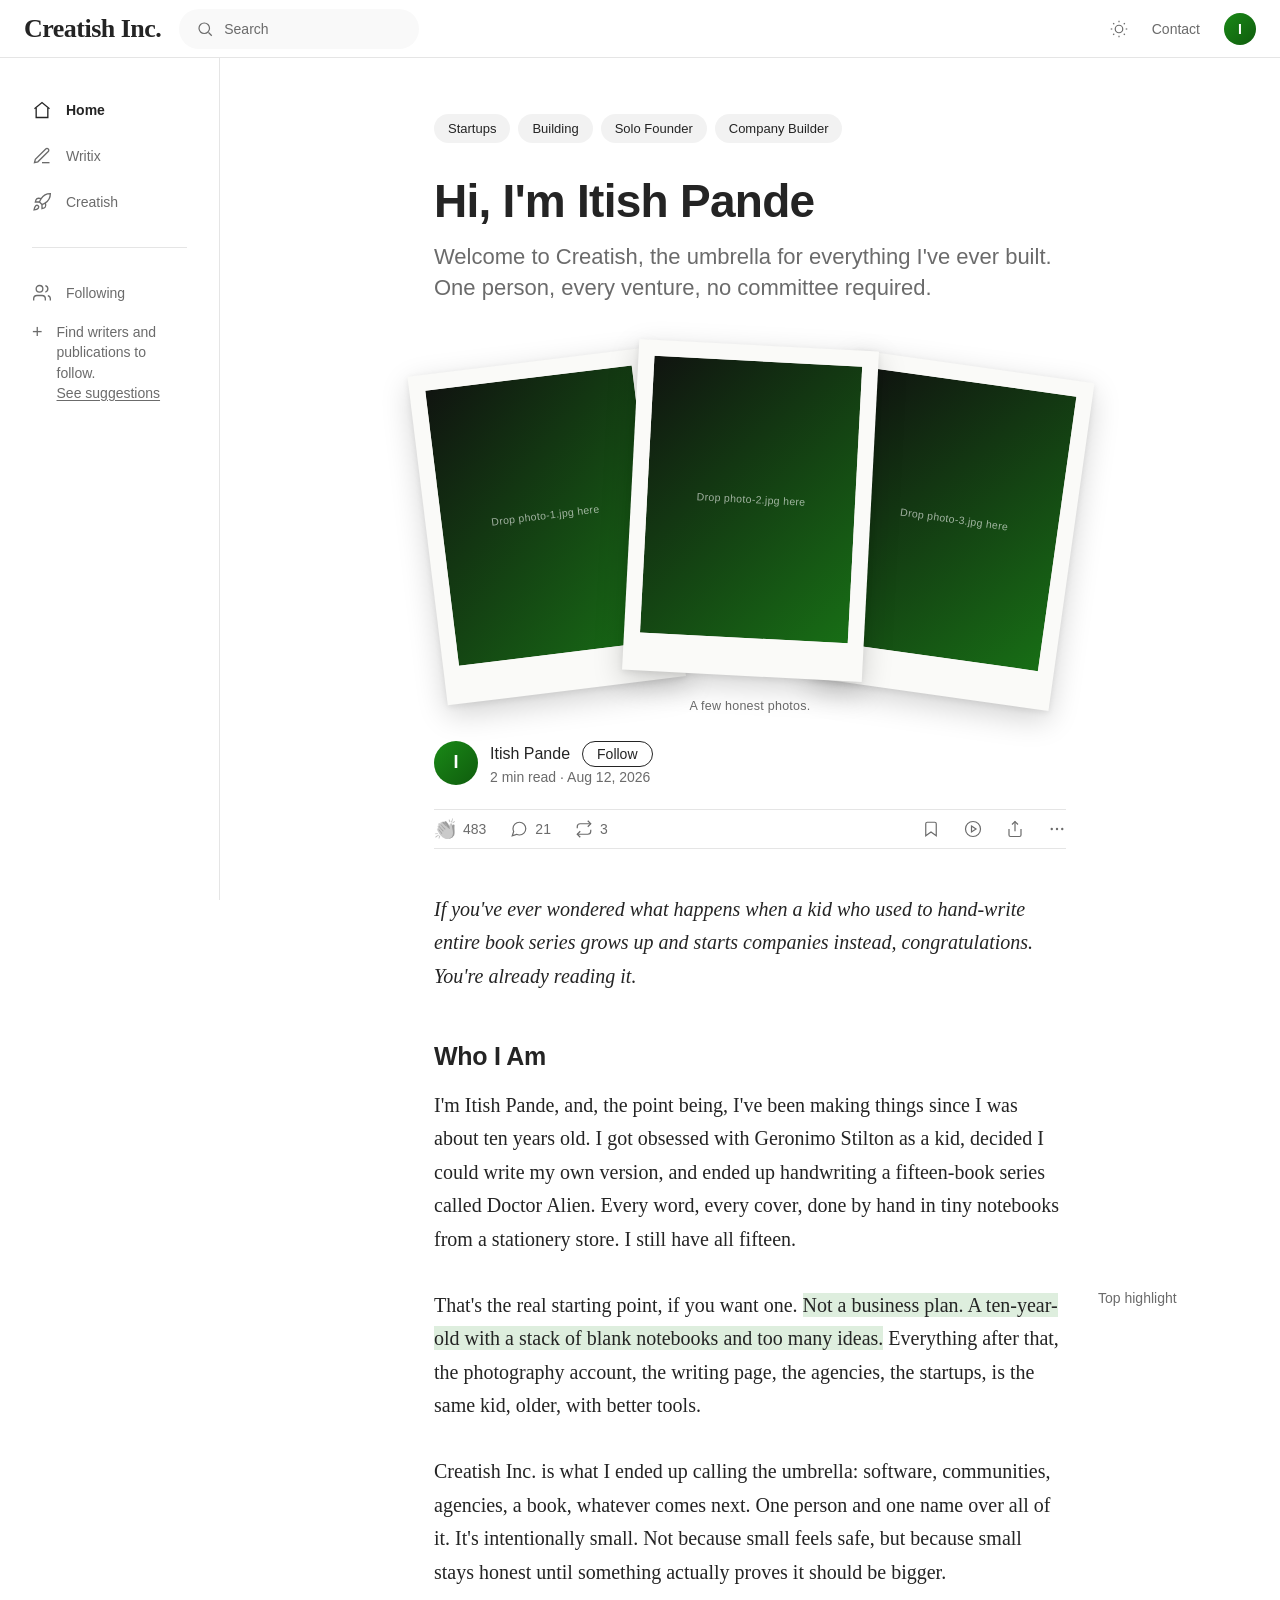
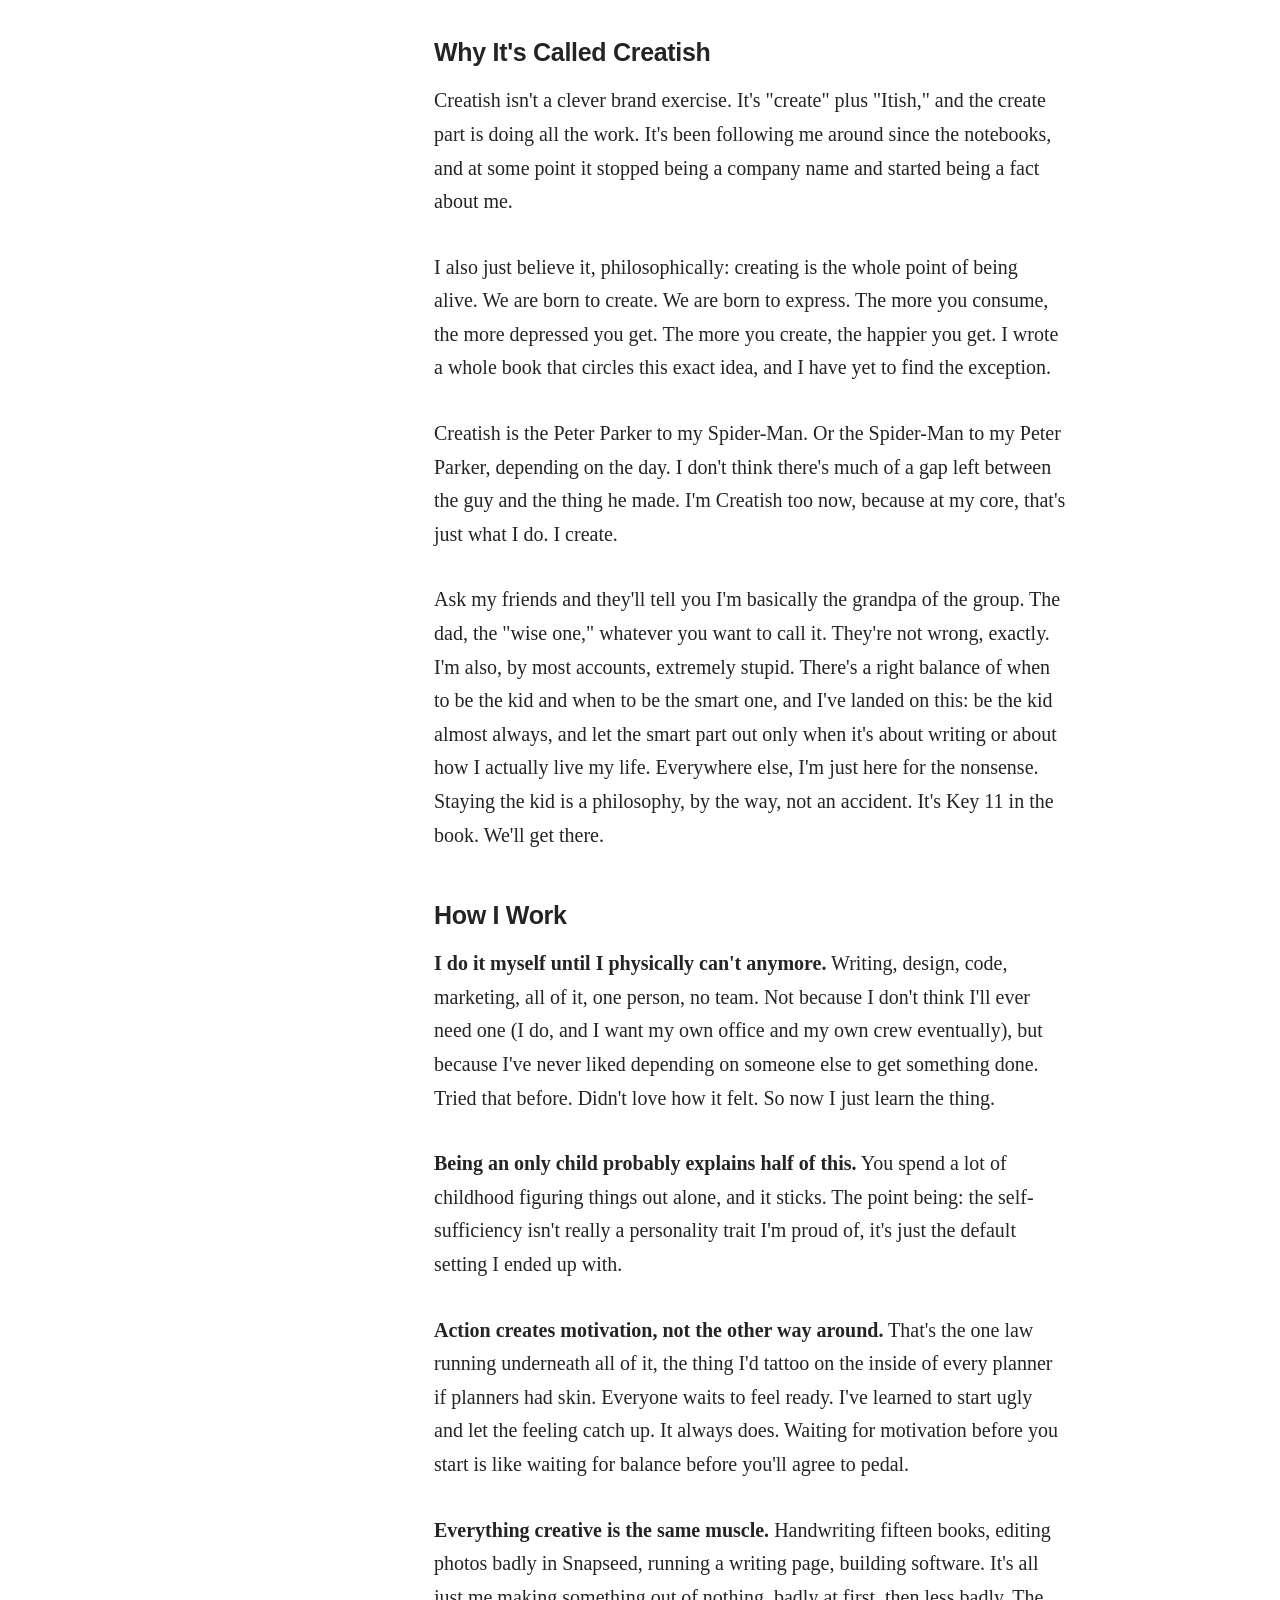
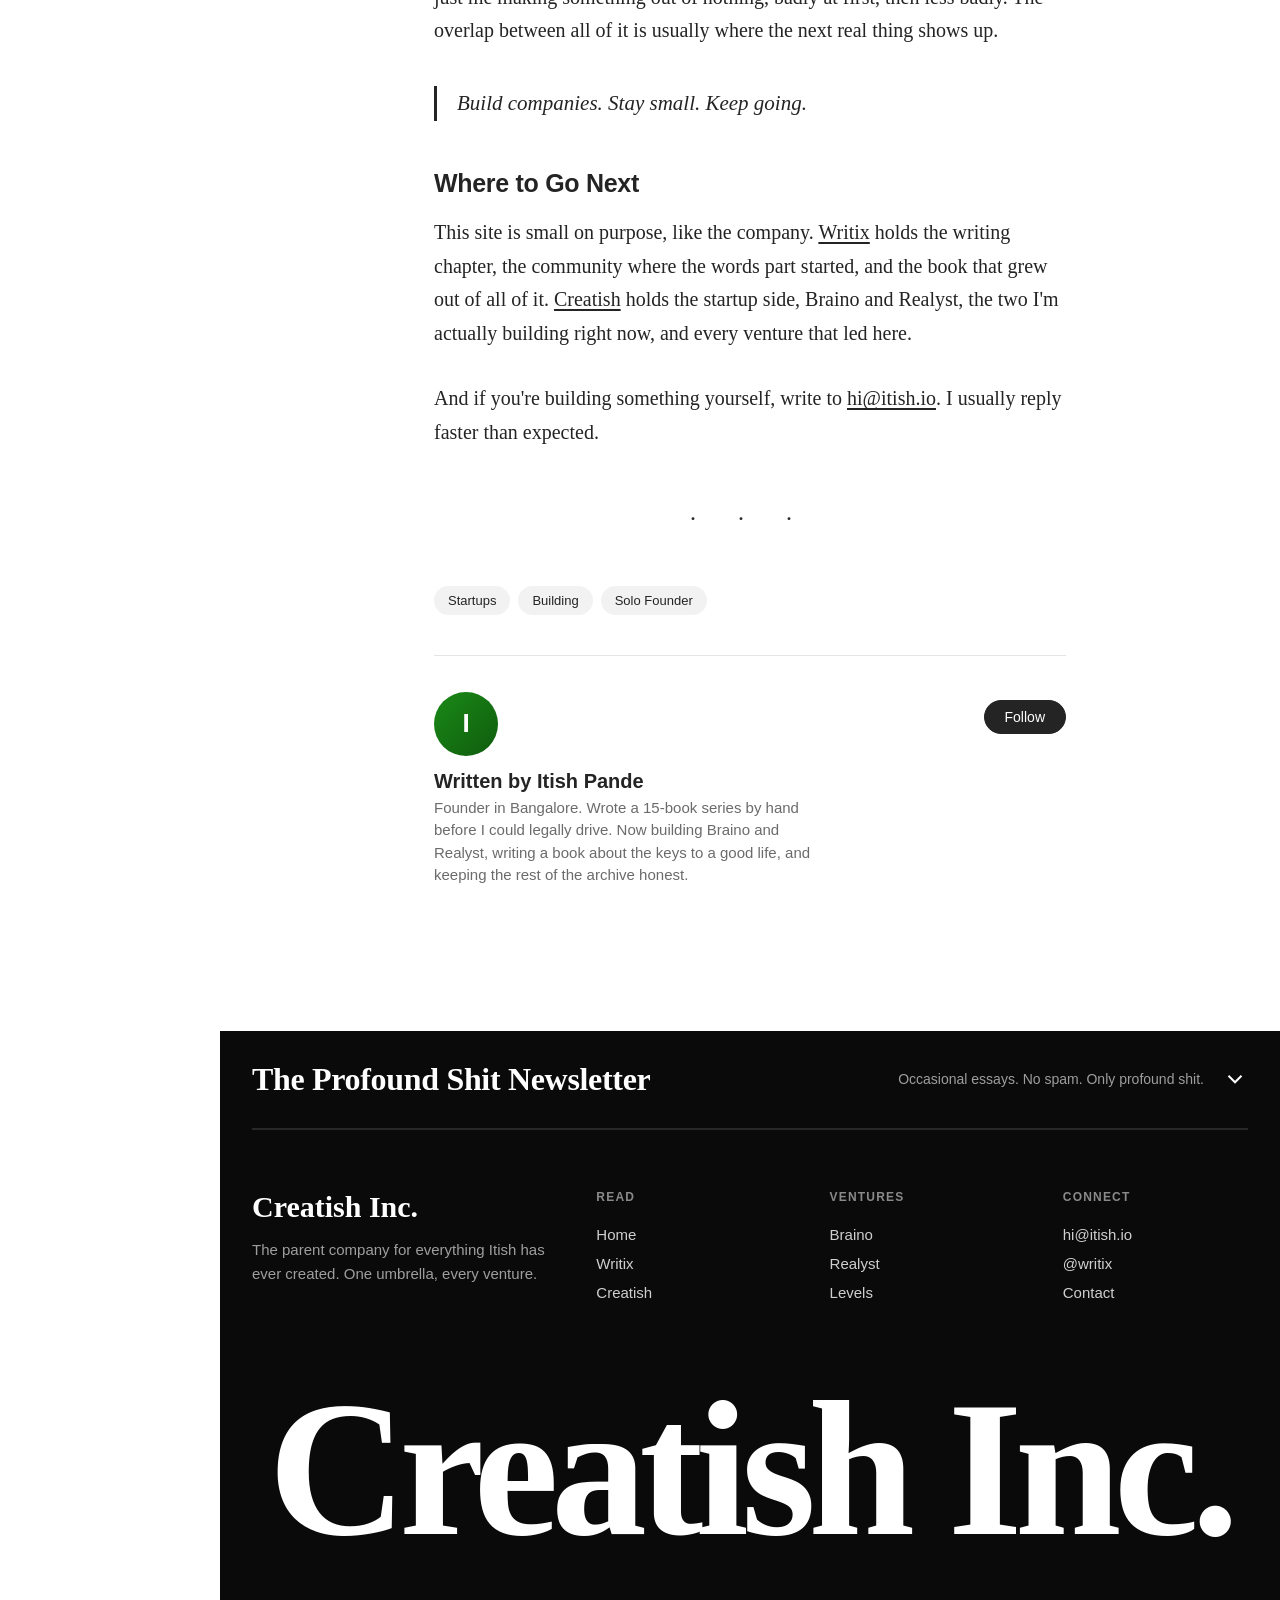
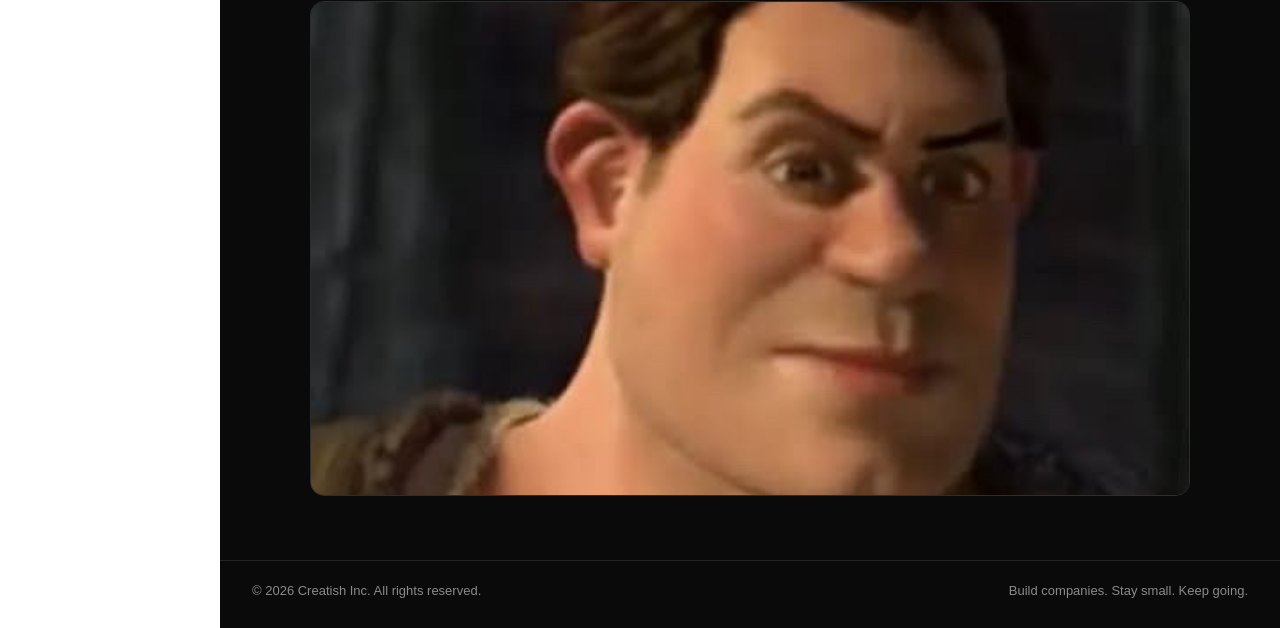
==== commit e04726f2: "Enlarge polaroid photos, trim the caption underneath Bigger polaroids read as the actual focal point" ====
--- a/index.html
+++ b/index.html
@@ -103,7 +103,7 @@
           </div>
         </figure>
       </div>
-      <p class="photo-scatter-caption">A few honest photos, before any of the companies.</p>
+      <p class="photo-scatter-caption">A few honest photos.</p>
 
       <div class="byline">
         <span class="avatar">I</span>
--- a/site.css
+++ b/site.css
@@ -299,18 +299,18 @@
 .polaroid {
   margin: 0;
   background: #fafaf8;
-  padding: 14px 14px 34px;
+  padding: 16px 16px 38px;
   box-shadow: 0 10px 30px rgba(0, 0, 0, 0.18), 0 2px 6px rgba(0, 0, 0, 0.08);
-  width: min(190px, 30vw);
+  width: min(240px, 34vw);
   flex-shrink: 0;
   transition: transform 200ms ease;
 }
 
 .polaroid:hover { transform: translateY(-6px) rotate(0deg) !important; z-index: 5; }
 
-.polaroid.p1 { transform: rotate(-7deg) translateY(6px); margin-right: -28px; z-index: 1; }
+.polaroid.p1 { transform: rotate(-7deg) translateY(6px); margin-right: -36px; z-index: 1; }
 .polaroid.p2 { transform: rotate(3deg) translateY(-10px); z-index: 3; }
-.polaroid.p3 { transform: rotate(8deg) translateY(10px); margin-left: -28px; z-index: 2; }
+.polaroid.p3 { transform: rotate(8deg) translateY(10px); margin-left: -36px; z-index: 2; }
 
 .polaroid-frame {
   position: relative;
@@ -350,16 +350,17 @@
 }
 
 .photo-scatter-caption {
-  margin: 0 0 32px;
+  margin: 0 0 28px;
   text-align: center;
-  font-size: 14px;
+  font-size: 12.5px;
+  letter-spacing: 0.02em;
   color: var(--muted);
 }
 
 @media (max-width: 560px) {
-  .polaroid { width: min(120px, 28vw); padding: 8px 8px 22px; }
-  .polaroid.p1 { margin-right: -16px; }
-  .polaroid.p3 { margin-left: -16px; }
+  .polaroid { width: min(150px, 32vw); padding: 10px 10px 26px; }
+  .polaroid.p1 { margin-right: -20px; }
+  .polaroid.p3 { margin-left: -20px; }
 }
 
 /* ── Byline ──────────────────────────────── */
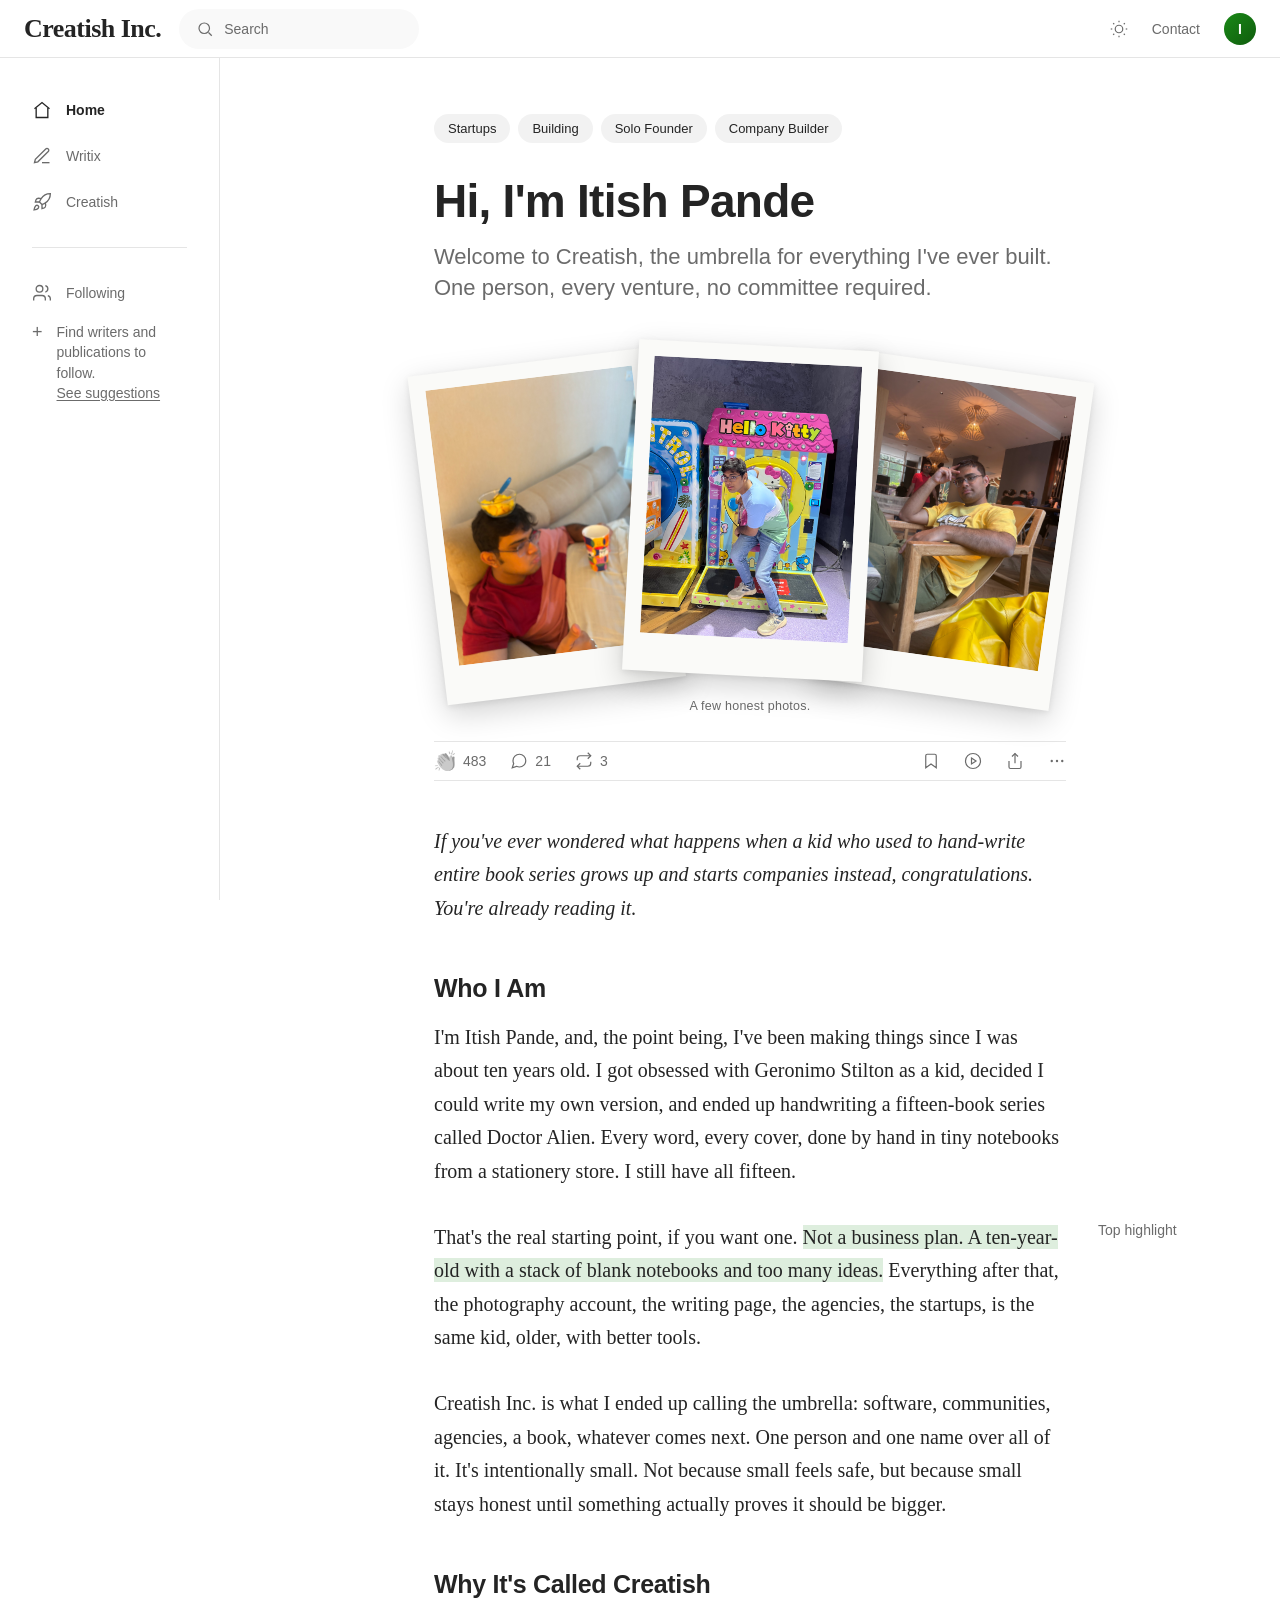
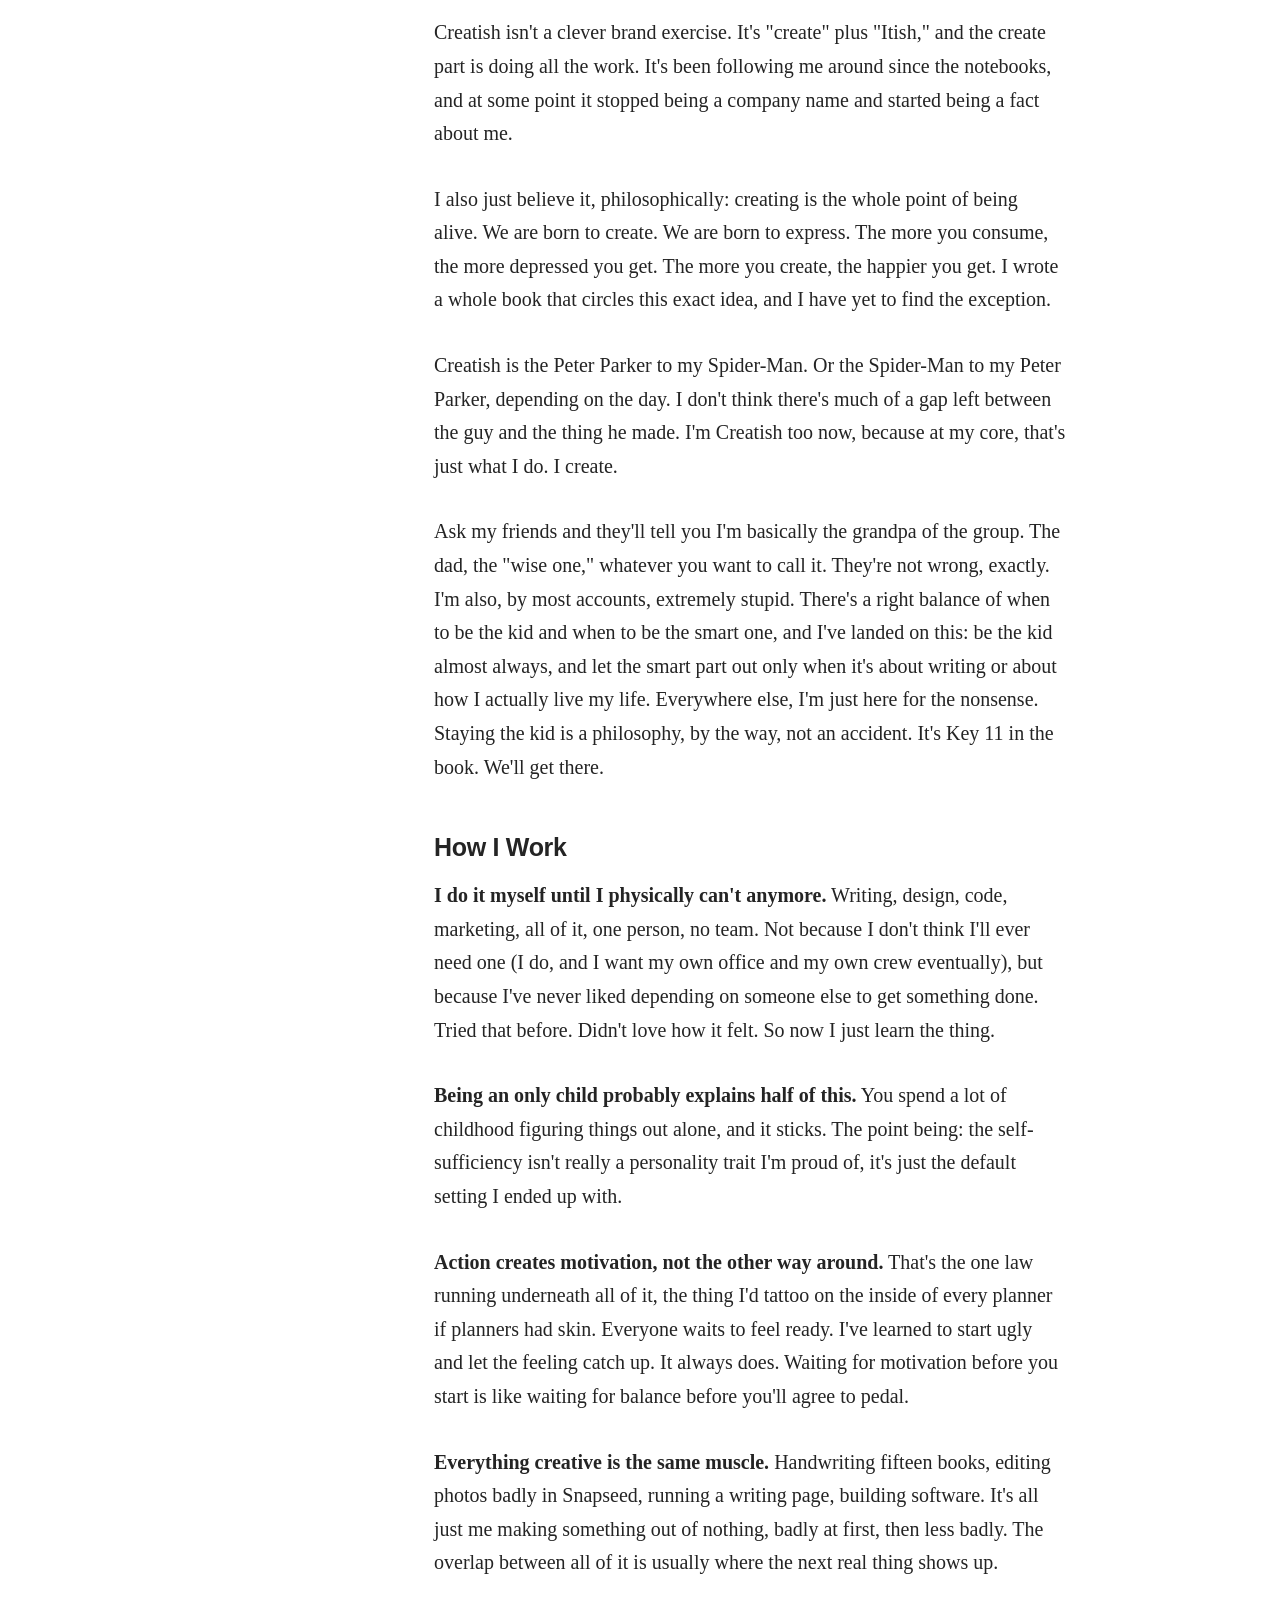
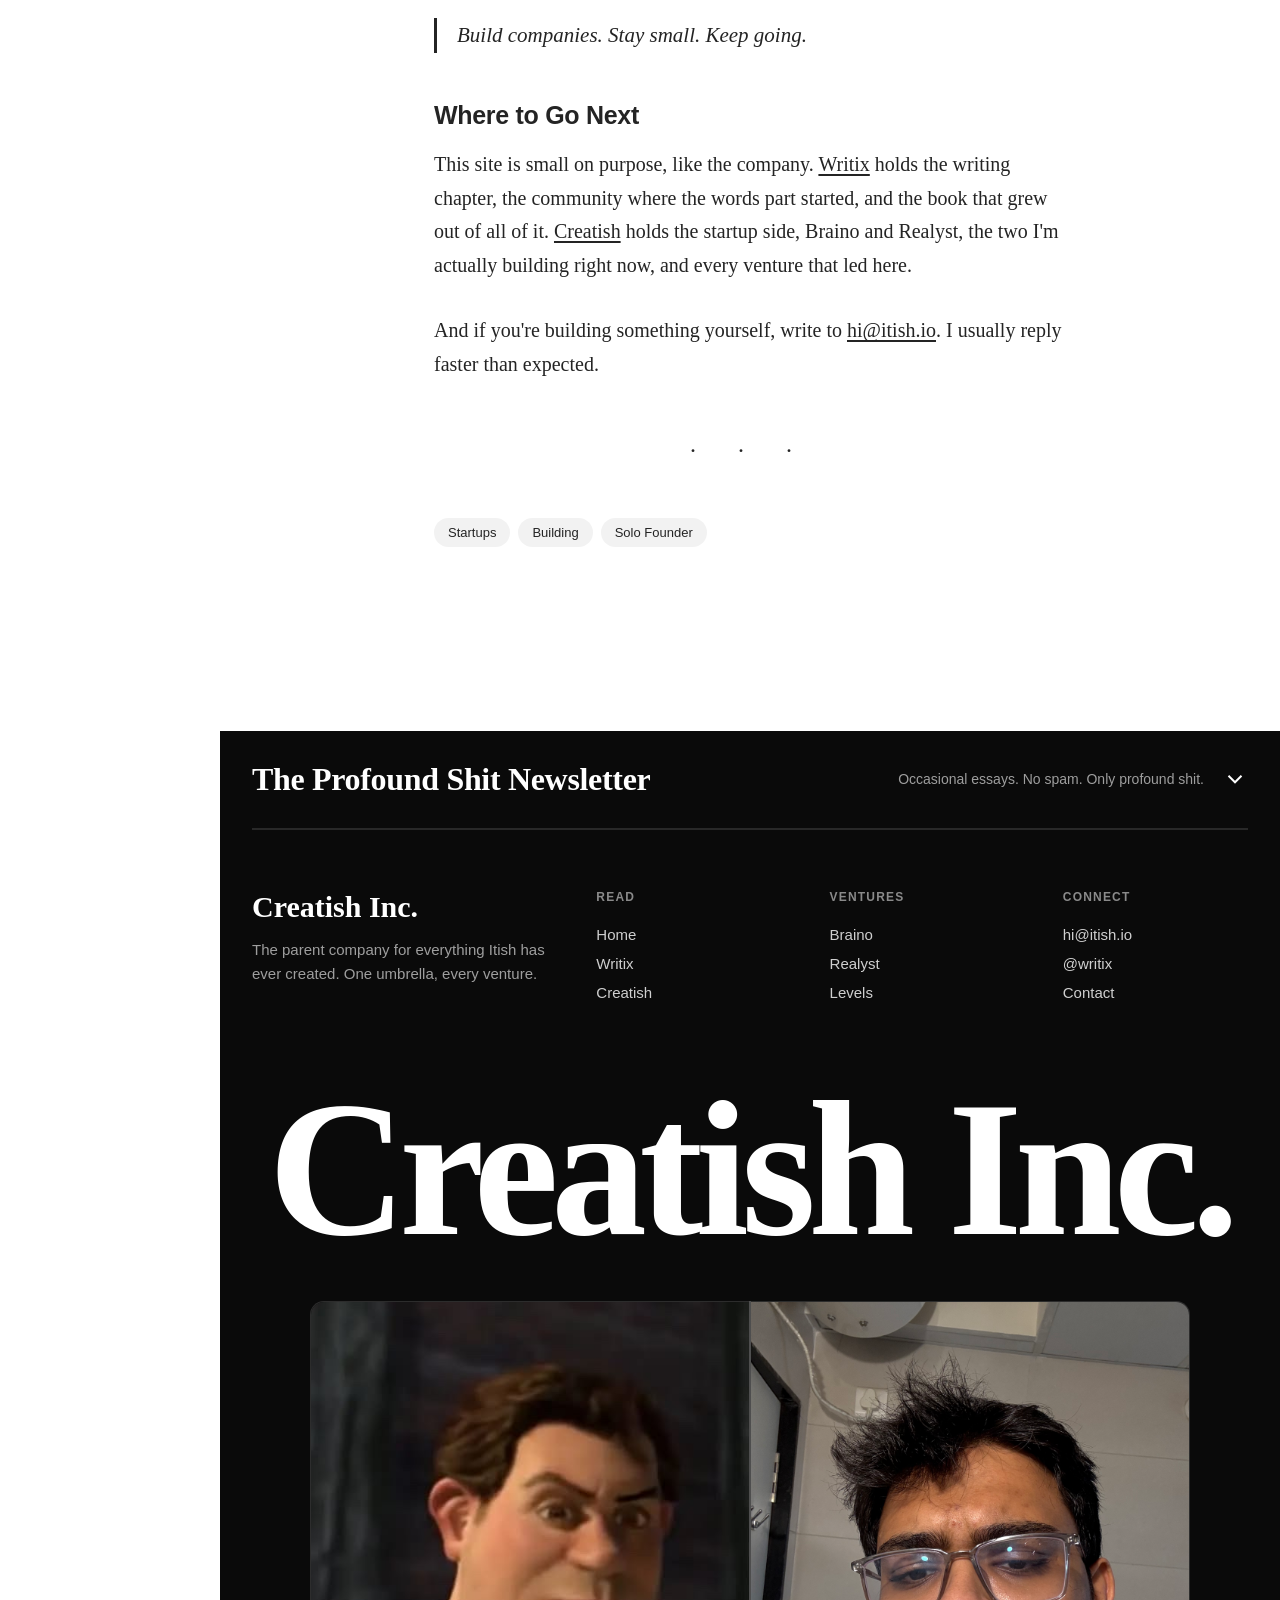
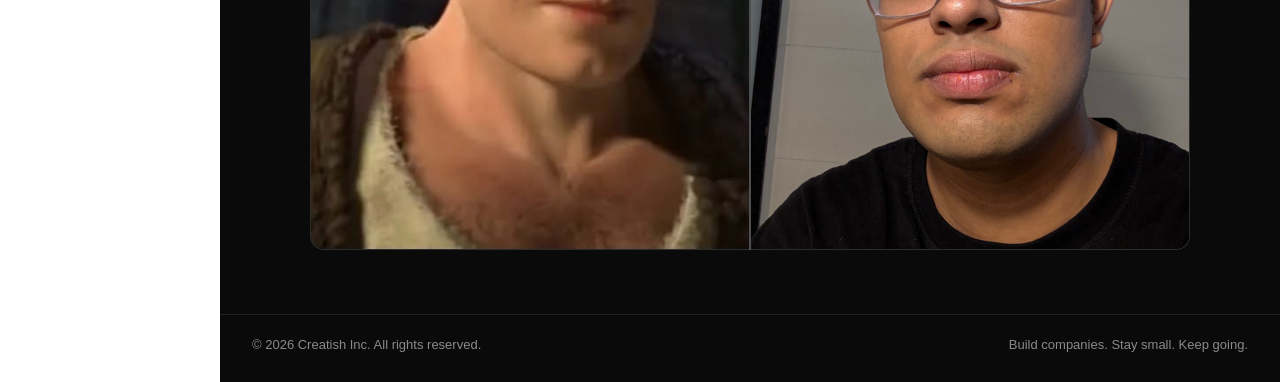
==== commit 75a419f5: "Strip Medium chrome, turn footer image into a photo comparison Removed the byline row (name/follow/r" ====
--- a/index.html
+++ b/index.html
@@ -105,17 +105,6 @@
       </div>
       <p class="photo-scatter-caption">A few honest photos.</p>
 
-      <div class="byline">
-        <span class="avatar">I</span>
-        <div class="who">
-          <div class="name-row">
-            <span>Itish Pande</span>
-            <button class="follow-btn">Follow</button>
-          </div>
-          <span class="meta">2 min read · Aug 12, 2026</span>
-        </div>
-      </div>
-
       <div class="actions">
         <div class="group">
           <button class="action" id="clapBtn" aria-label="Clap">
@@ -180,15 +169,6 @@
         <span class="tag">Startups</span>
         <span class="tag">Building</span>
         <span class="tag">Solo Founder</span>
-      </div>
-
-      <div class="author-card" id="authorCard">
-        <div>
-          <span class="avatar">I</span>
-          <h3>Written by Itish Pande</h3>
-          <p>Founder in Bangalore. Wrote a 15-book series by hand before I could legally drive. Now building Braino and Realyst, writing a book about the keys to a good life, and keeping the rest of the archive honest.</p>
-        </div>
-        <button class="follow-btn">Follow</button>
       </div>
 
     </main>
@@ -238,7 +218,11 @@
       </div>
 
       <div class="foot-giant">Creatish Inc.</div>
-      <img class="foot-image" src="footer-bg.jpg" alt="" onerror="this.style.display='none'" />
+      <div class="foot-compare">
+        <img class="foot-compare-img" src="footer-bg.jpg" alt="" onerror="this.style.display='none'" />
+        <div class="foot-compare-divider"></div>
+        <img class="foot-compare-img" src="itish.jpg" alt="" onerror="this.style.display='none'" />
+      </div>
 
       <div class="foot-wrap foot-bottom">
         <span>© 2026 Creatish Inc. All rights reserved.</span>
--- a/site.css
+++ b/site.css
@@ -733,15 +733,36 @@
   padding: 0 16px 24px;
 }
 
-.foot-image {
-  display: block;
+.foot-compare {
+  display: flex;
+  align-items: stretch;
+  justify-content: center;
   width: min(880px, calc(100% - 64px));
-  aspect-ratio: 16 / 9;
+  margin: 16px auto 64px;
+}
+
+.foot-compare-img {
+  flex: 1 1 0;
+  min-width: 0;
+  aspect-ratio: 4 / 5;
   object-fit: cover;
-  object-position: center 42%;
-  margin: 16px auto 64px;
-  border-radius: 14px;
   border: 1px solid rgba(255, 255, 255, 0.14);
+}
+
+.foot-compare-img:first-child { border-radius: 14px 0 0 14px; border-right: 0; }
+.foot-compare-img:last-child { border-radius: 0 14px 14px 0; border-left: 0; }
+
+.foot-compare-divider {
+  width: 2px;
+  background: rgba(255, 255, 255, 0.28);
+  flex-shrink: 0;
+}
+
+@media (max-width: 560px) {
+  .foot-compare { flex-direction: column; }
+  .foot-compare-img:first-child { border-radius: 14px 14px 0 0; border-right: 1px solid rgba(255, 255, 255, 0.14); border-bottom: 0; }
+  .foot-compare-img:last-child { border-radius: 0 0 14px 14px; border-left: 1px solid rgba(255, 255, 255, 0.14); border-top: 0; }
+  .foot-compare-divider { width: 100%; height: 2px; }
 }
 
 /* Bottom bar */
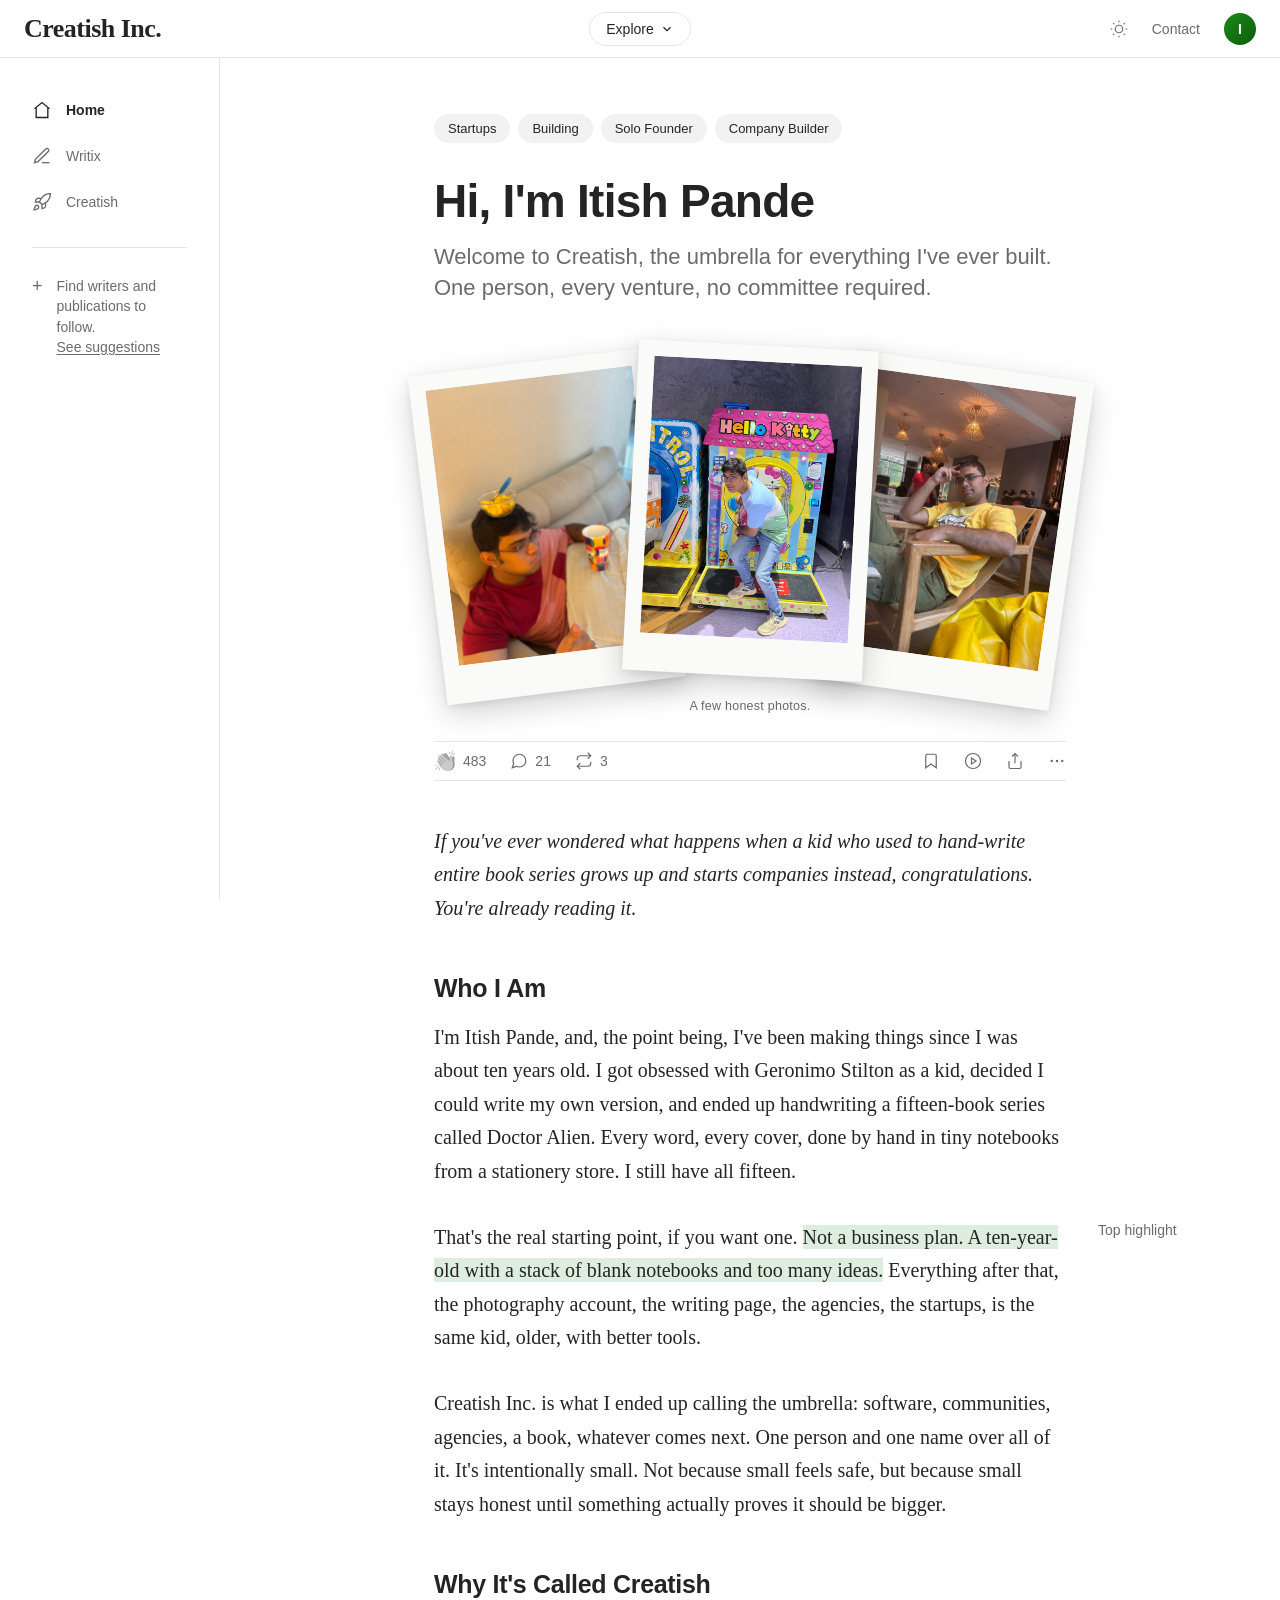
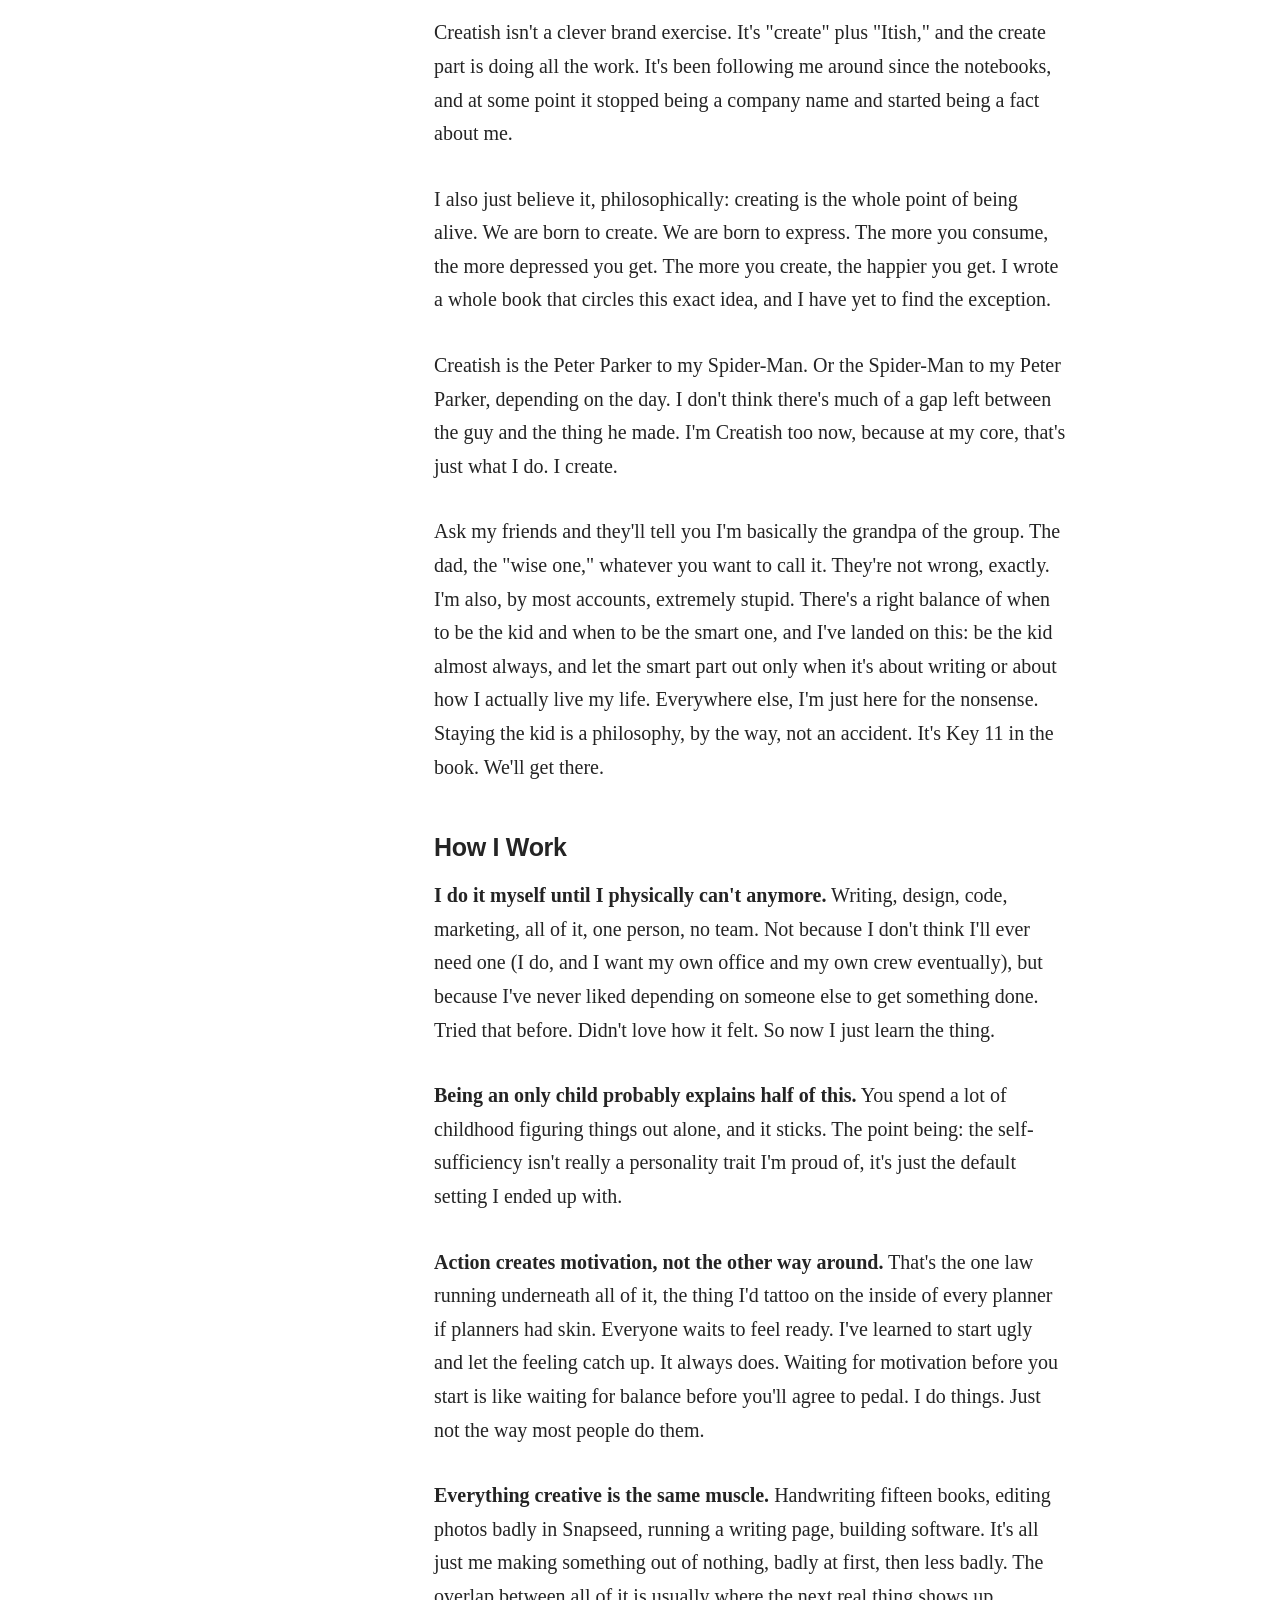
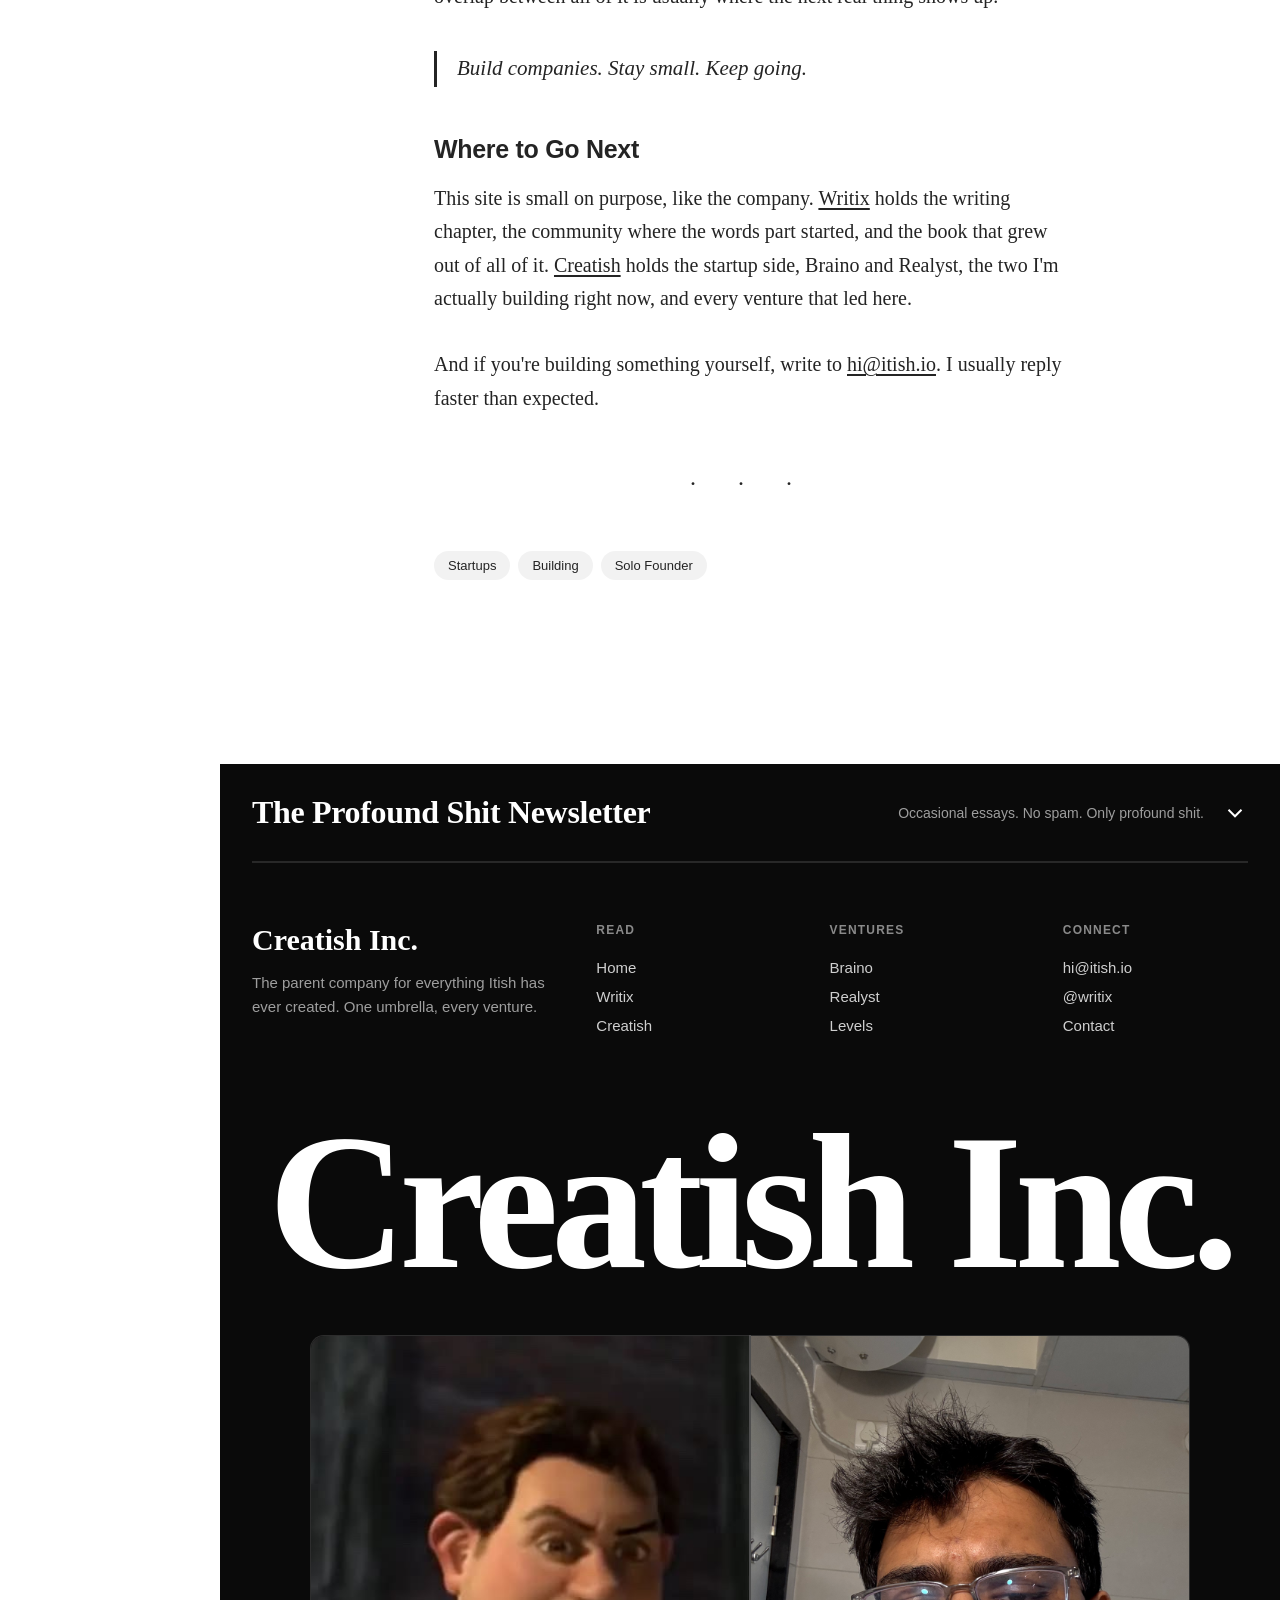
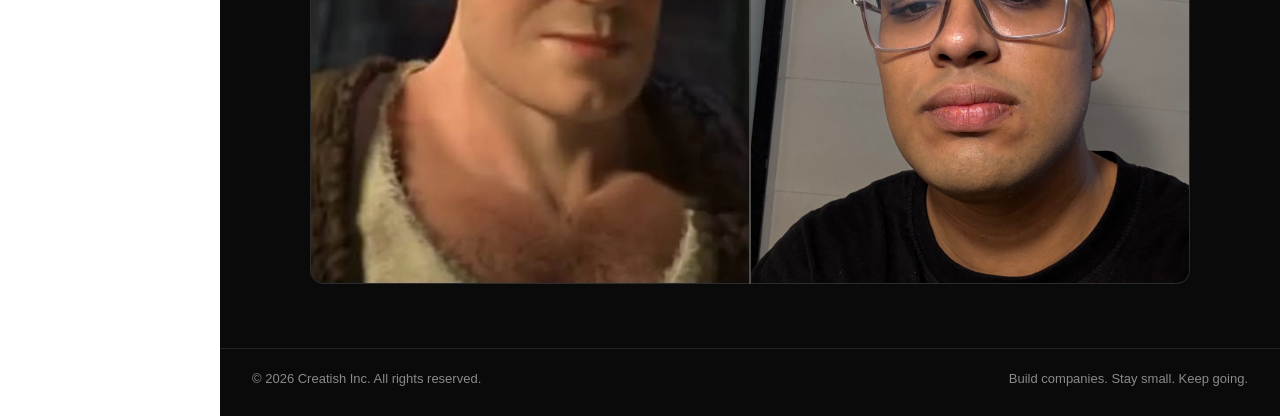
==== commit 40d3d189: "Replace search bar with a centered Explore mega menu Search never had much to search for on a 3-page" ====
--- a/index.html
+++ b/index.html
@@ -25,10 +25,12 @@
           <svg width="20" height="20" viewBox="0 0 24 24" fill="none" stroke="currentColor" stroke-width="1.8"><path d="M3 6h18"/><path d="M3 12h18"/><path d="M3 18h18"/></svg>
         </button>
         <a class="wordmark" href="index.html">Creatish Inc.</a>
-        <div class="search">
-          <svg width="18" height="18" viewBox="0 0 24 24" fill="none" stroke="currentColor" stroke-width="1.6"><circle cx="11" cy="11" r="7"/><path d="M21 21l-4.35-4.35"/></svg>
-          <input type="text" id="searchInput" placeholder="Search" aria-label="Search this page" />
-        </div>
+      </div>
+      <div class="nav-center">
+        <button class="mega-trigger" id="megaTrigger" aria-expanded="false" aria-controls="megaMenu">
+          <span>Explore</span>
+          <svg class="chev" width="14" height="14" viewBox="0 0 24 24" fill="none" stroke="currentColor" stroke-width="2"><path d="M6 9l6 6 6-6"/></svg>
+        </button>
       </div>
       <div class="nav-right">
         <button class="action theme-btn" id="themeBtn" aria-label="Toggle dark mode">
@@ -40,6 +42,38 @@
       </div>
     </div>
   </nav>
+
+  <div class="mega-menu" id="megaMenu">
+    <div class="mega-inner">
+      <div class="mega-col">
+        <h4>Read</h4>
+        <a href="index.html">Home</a>
+        <a href="writix.html">Writix</a>
+        <a href="creatish.html">Creatish</a>
+      </div>
+      <div class="mega-col">
+        <h4>Active Ventures</h4>
+        <a href="creatish.html">Braino</a>
+        <a href="https://realyst.app" target="_blank" rel="noreferrer">Realyst</a>
+      </div>
+      <div class="mega-col">
+        <h4>The Archive</h4>
+        <a href="https://levels.io" target="_blank" rel="noreferrer">Levels</a>
+        <a href="creatish.html#learnor">Learnor</a>
+        <a href="creatish.html#av8studio">Av8studio</a>
+        <a href="creatish.html#maadsocial">Maadsocial</a>
+        <a href="creatish.html#brownieblend">BrownieBlend</a>
+        <a href="creatish.html#snapix">Snapix</a>
+        <a href="creatish.html#doctor-alien">Doctor Alien</a>
+      </div>
+      <div class="mega-col">
+        <h4>Connect</h4>
+        <a href="mailto:hi@itish.io">hi@itish.io</a>
+        <a href="https://instagram.com/writix" target="_blank" rel="noreferrer">@writix</a>
+      </div>
+    </div>
+  </div>
+  <div class="mega-backdrop" id="megaBackdrop"></div>
 
   <aside class="sidebar">
     <a class="side-item active" href="index.html">
@@ -57,11 +91,6 @@
 
     <div class="side-rule"></div>
 
-    <a class="side-item" href="#authorCard">
-      <svg width="20" height="20" viewBox="0 0 24 24" fill="none" stroke="currentColor" stroke-width="1.6"><path d="M16 21v-2a4 4 0 0 0-4-4H6a4 4 0 0 0-4 4v2"/><circle cx="9" cy="7" r="4"/><path d="M22 21v-2a4 4 0 0 0-3-3.87"/><path d="M16 3.13a4 4 0 0 1 0 7.75"/></svg>
-      Following
-    </a>
-
     <div class="side-note">
       <span class="add">+</span>
       <span>Find writers and publications to follow.<br /><a href="https://instagram.com/writix" target="_blank" rel="noreferrer">See suggestions</a></span>
@@ -153,7 +182,7 @@
         <h2>How I Work</h2>
         <p><strong>I do it myself until I physically can't anymore.</strong> Writing, design, code, marketing, all of it, one person, no team. Not because I don't think I'll ever need one (I do, and I want my own office and my own crew eventually), but because I've never liked depending on someone else to get something done. Tried that before. Didn't love how it felt. So now I just learn the thing.</p>
         <p><strong>Being an only child probably explains half of this.</strong> You spend a lot of childhood figuring things out alone, and it sticks. The point being: the self-sufficiency isn't really a personality trait I'm proud of, it's just the default setting I ended up with.</p>
-        <p><strong>Action creates motivation, not the other way around.</strong> That's the one law running underneath all of it, the thing I'd tattoo on the inside of every planner if planners had skin. Everyone waits to feel ready. I've learned to start ugly and let the feeling catch up. It always does. Waiting for motivation before you start is like waiting for balance before you'll agree to pedal.</p>
+        <p><strong>Action creates motivation, not the other way around.</strong> That's the one law running underneath all of it, the thing I'd tattoo on the inside of every planner if planners had skin. Everyone waits to feel ready. I've learned to start ugly and let the feeling catch up. It always does. Waiting for motivation before you start is like waiting for balance before you'll agree to pedal. I do things. Just not the way most people do them.</p>
         <p><strong>Everything creative is the same muscle.</strong> Handwriting fifteen books, editing photos badly in Snapseed, running a writing page, building software. It's all just me making something out of nothing, badly at first, then less badly. The overlap between all of it is usually where the next real thing shows up.</p>
 
         <blockquote>Build companies. Stay small. Keep going.</blockquote>
--- a/site.css
+++ b/site.css
@@ -51,10 +51,15 @@
   margin: 0 auto;
   padding: 0 24px;
   height: 57px;
-  display: flex;
-  align-items: center;
-  justify-content: space-between;
+  display: grid;
+  grid-template-columns: 1fr auto 1fr;
+  align-items: center;
   gap: 16px;
+}
+
+.nav-center {
+  display: flex;
+  justify-content: center;
 }
 
 .nav-left {
@@ -82,38 +87,92 @@
   display: none;
 }
 
-.search {
-  display: flex;
-  align-items: center;
-  gap: 8px;
-  background: var(--search);
-  border: 1px solid transparent;
+.mega-trigger {
+  display: inline-flex;
+  align-items: center;
+  gap: 6px;
+  background: none;
+  border: 1px solid var(--rule);
   border-radius: 100px;
-  padding: 0 16px;
-  height: 40px;
-  width: min(240px, 100%);
-  color: var(--muted);
-}
-
-.search:focus-within { border-color: var(--rule); }
-
-.search svg { flex-shrink: 0; }
-
-.search input {
-  border: 0;
-  outline: 0;
-  background: transparent;
+  padding: 8px 16px;
   font-family: var(--sans);
   font-size: 14px;
   color: var(--text);
-  width: 100%;
-}
-
-.search input::placeholder { color: var(--muted); }
+  cursor: pointer;
+  white-space: nowrap;
+}
+
+.mega-trigger:hover { background: var(--faint); }
+.mega-trigger .chev { transition: transform 200ms ease; flex-shrink: 0; }
+.mega-trigger.open .chev { transform: rotate(180deg); }
+
+.mega-menu {
+  position: fixed;
+  top: 57px;
+  left: 0;
+  right: 0;
+  z-index: 40;
+  background: var(--bg);
+  border-bottom: 1px solid var(--rule);
+  box-shadow: 0 16px 40px rgba(0, 0, 0, 0.12);
+  max-height: 0;
+  overflow: hidden;
+  transition: max-height 280ms ease;
+}
+
+.mega-menu.open { max-height: 70vh; overflow-y: auto; }
+
+.mega-inner {
+  max-width: 1000px;
+  margin: 0 auto;
+  padding: 32px 24px 40px;
+  display: grid;
+  grid-template-columns: repeat(4, 1fr);
+  gap: 32px;
+}
+
+.mega-col h4 {
+  margin: 0 0 14px;
+  font-size: 12px;
+  font-weight: 600;
+  letter-spacing: 0.08em;
+  text-transform: uppercase;
+  color: var(--muted);
+}
+
+.mega-col a {
+  display: block;
+  padding: 6px 0;
+  font-size: 15px;
+  color: var(--text);
+}
+
+.mega-col a:hover { color: var(--green); text-decoration: underline; }
+
+.mega-backdrop {
+  position: fixed;
+  inset: 57px 0 0 0;
+  background: rgba(0, 0, 0, 0.3);
+  z-index: 35;
+  opacity: 0;
+  pointer-events: none;
+  transition: opacity 240ms ease;
+}
+
+.mega-backdrop.open { opacity: 1; pointer-events: auto; }
+
+@media (max-width: 700px) {
+  .mega-inner { grid-template-columns: repeat(2, 1fr); gap: 24px; padding: 24px 20px 32px; }
+}
+
+@media (max-width: 420px) {
+  .mega-inner { grid-template-columns: 1fr; }
+}
 
 .nav-right {
   display: flex;
   align-items: center;
+  justify-content: flex-end;
   gap: 24px;
 }
 
@@ -363,48 +422,6 @@
   .polaroid.p3 { margin-left: -20px; }
 }
 
-/* ── Byline ──────────────────────────────── */
-.byline {
-  display: flex;
-  align-items: center;
-  gap: 12px;
-  margin-bottom: 24px;
-}
-
-.byline .avatar { width: 44px; height: 44px; font-size: 18px; }
-
-.byline .who {
-  display: flex;
-  flex-direction: column;
-  gap: 2px;
-}
-
-.byline .name-row {
-  display: flex;
-  align-items: center;
-  gap: 12px;
-  font-size: 16px;
-}
-
-.follow-btn {
-  border: 1px solid var(--text);
-  border-radius: 100px;
-  background: transparent;
-  font-size: 14px;
-  padding: 4px 14px;
-  cursor: pointer;
-  font-family: var(--sans);
-  color: var(--text);
-}
-
-.follow-btn:hover { background: var(--faint); }
-.follow-btn.followed { border-color: var(--muted); color: var(--muted); }
-
-.byline .meta {
-  font-size: 14px;
-  color: var(--muted);
-}
-
 /* ── Action bar ──────────────────────────── */
 .actions {
   display: flex;
@@ -479,6 +496,7 @@
 
 .prose li { margin-bottom: 1.1em; }
 .prose li:last-child { margin-bottom: 0; }
+.prose li[id] { scroll-margin-top: 80px; }
 
 .prose .status {
   font-family: var(--sans);
@@ -493,12 +511,6 @@
   border-left: 3px solid var(--text);
   font-style: italic;
   font-size: 21px;
-}
-
-mark.search-hit {
-  background: #ffe9a8;
-  color: #242424;
-  padding: 0 1px;
 }
 
 .top-highlight {
@@ -532,43 +544,8 @@
   font-family: var(--serif);
 }
 
-/* ── Bottom tags + author card ───────────── */
+/* ── Bottom tags ──────────────────────────── */
 .bottom-tags { margin: 48px 0 40px; }
-
-.author-card {
-  border-top: 1px solid var(--rule);
-  padding-top: 36px;
-  display: flex;
-  align-items: flex-start;
-  justify-content: space-between;
-  gap: 24px;
-}
-
-.author-card .avatar { width: 64px; height: 64px; font-size: 26px; }
-
-.author-card h3 {
-  margin: 14px 0 4px;
-  font-size: 20px;
-  font-weight: 700;
-}
-
-.author-card p {
-  margin: 0;
-  color: var(--muted);
-  font-size: 15px;
-  line-height: 1.5;
-  max-width: 48ch;
-}
-
-.author-card .follow-btn {
-  background: var(--text);
-  color: var(--bg);
-  border-color: var(--text);
-  padding: 8px 20px;
-  margin-top: 8px;
-}
-
-.author-card .follow-btn:hover { opacity: 0.85; background: var(--text); }
 
 /* ── Mega footer (SaaS-product style, always dark) ── */
 .mega-footer {
@@ -816,10 +793,6 @@
 
 body.nav-open { overflow: hidden; }
 
-@media (max-width: 700px) {
-  .search { display: none; }
-}
-
 @media (max-width: 552px) {
   .article { padding-top: 36px; }
   .subtitle { font-size: 19px; }
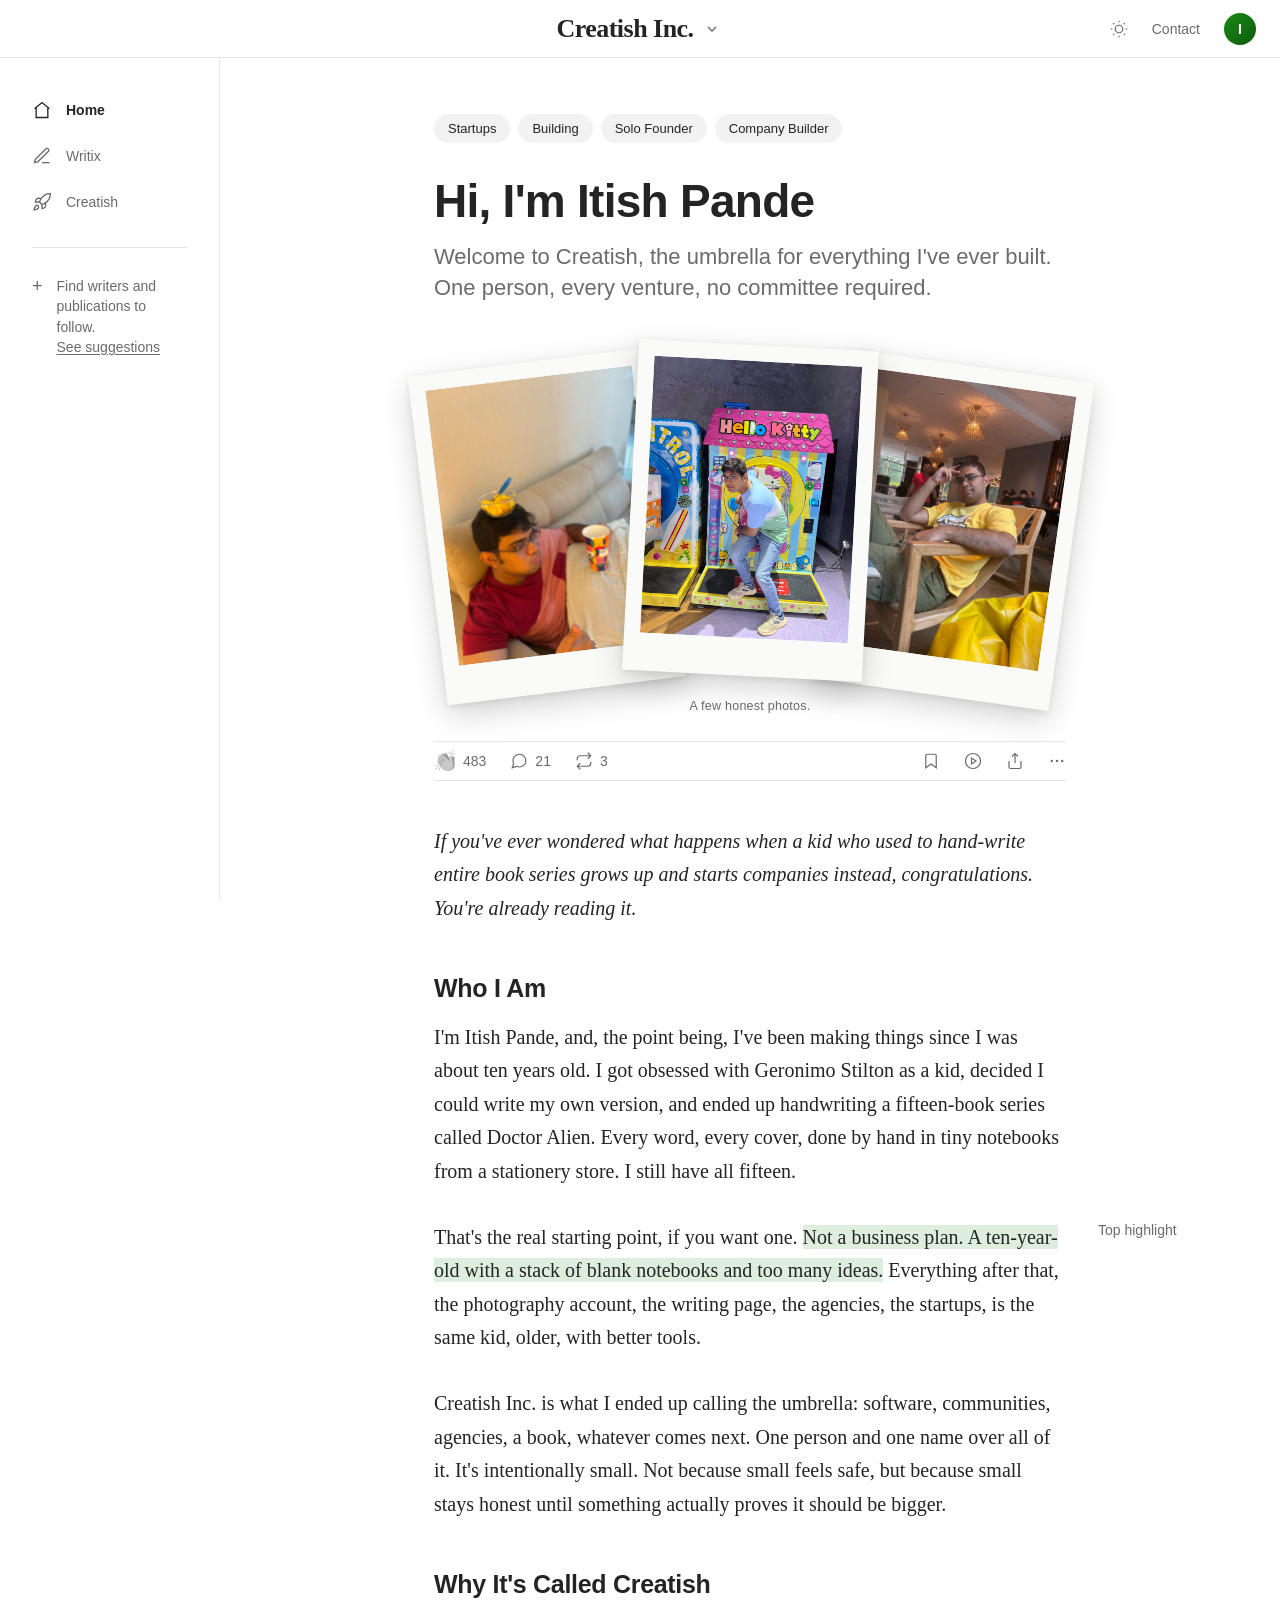
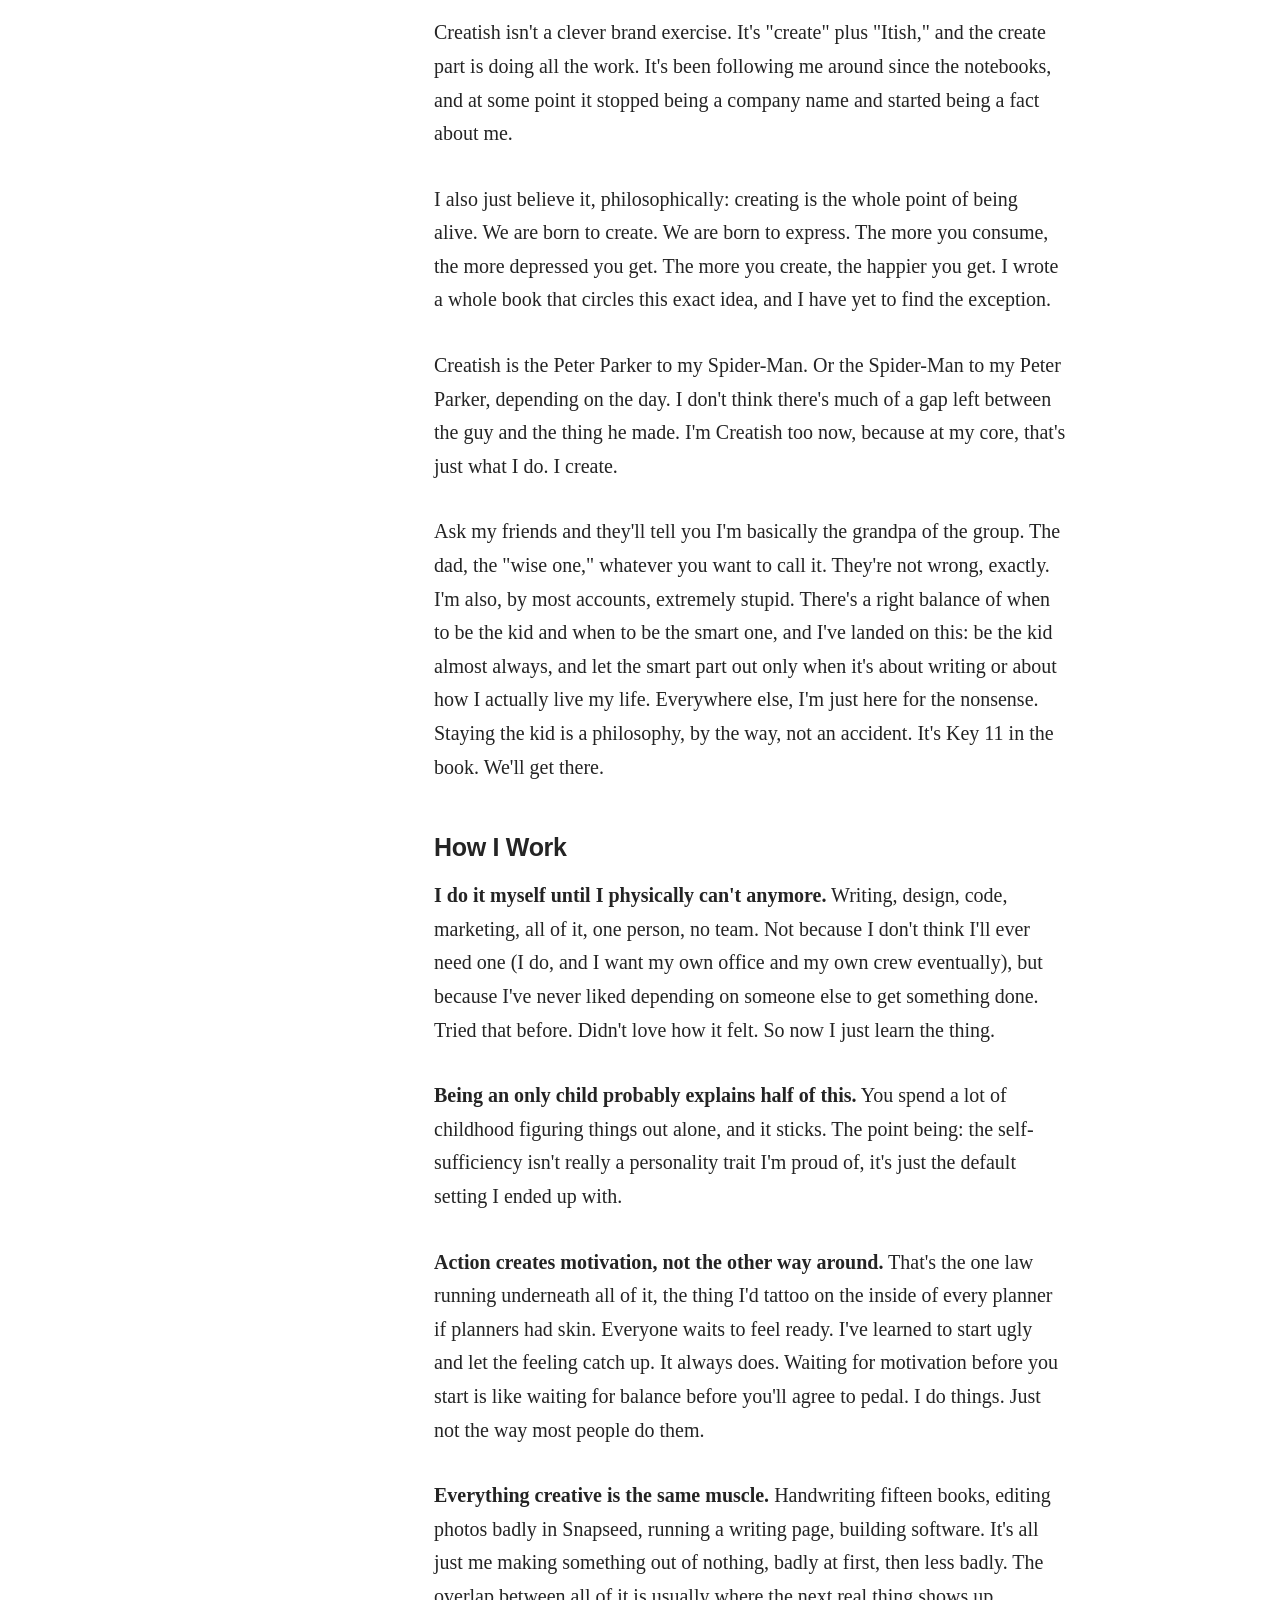
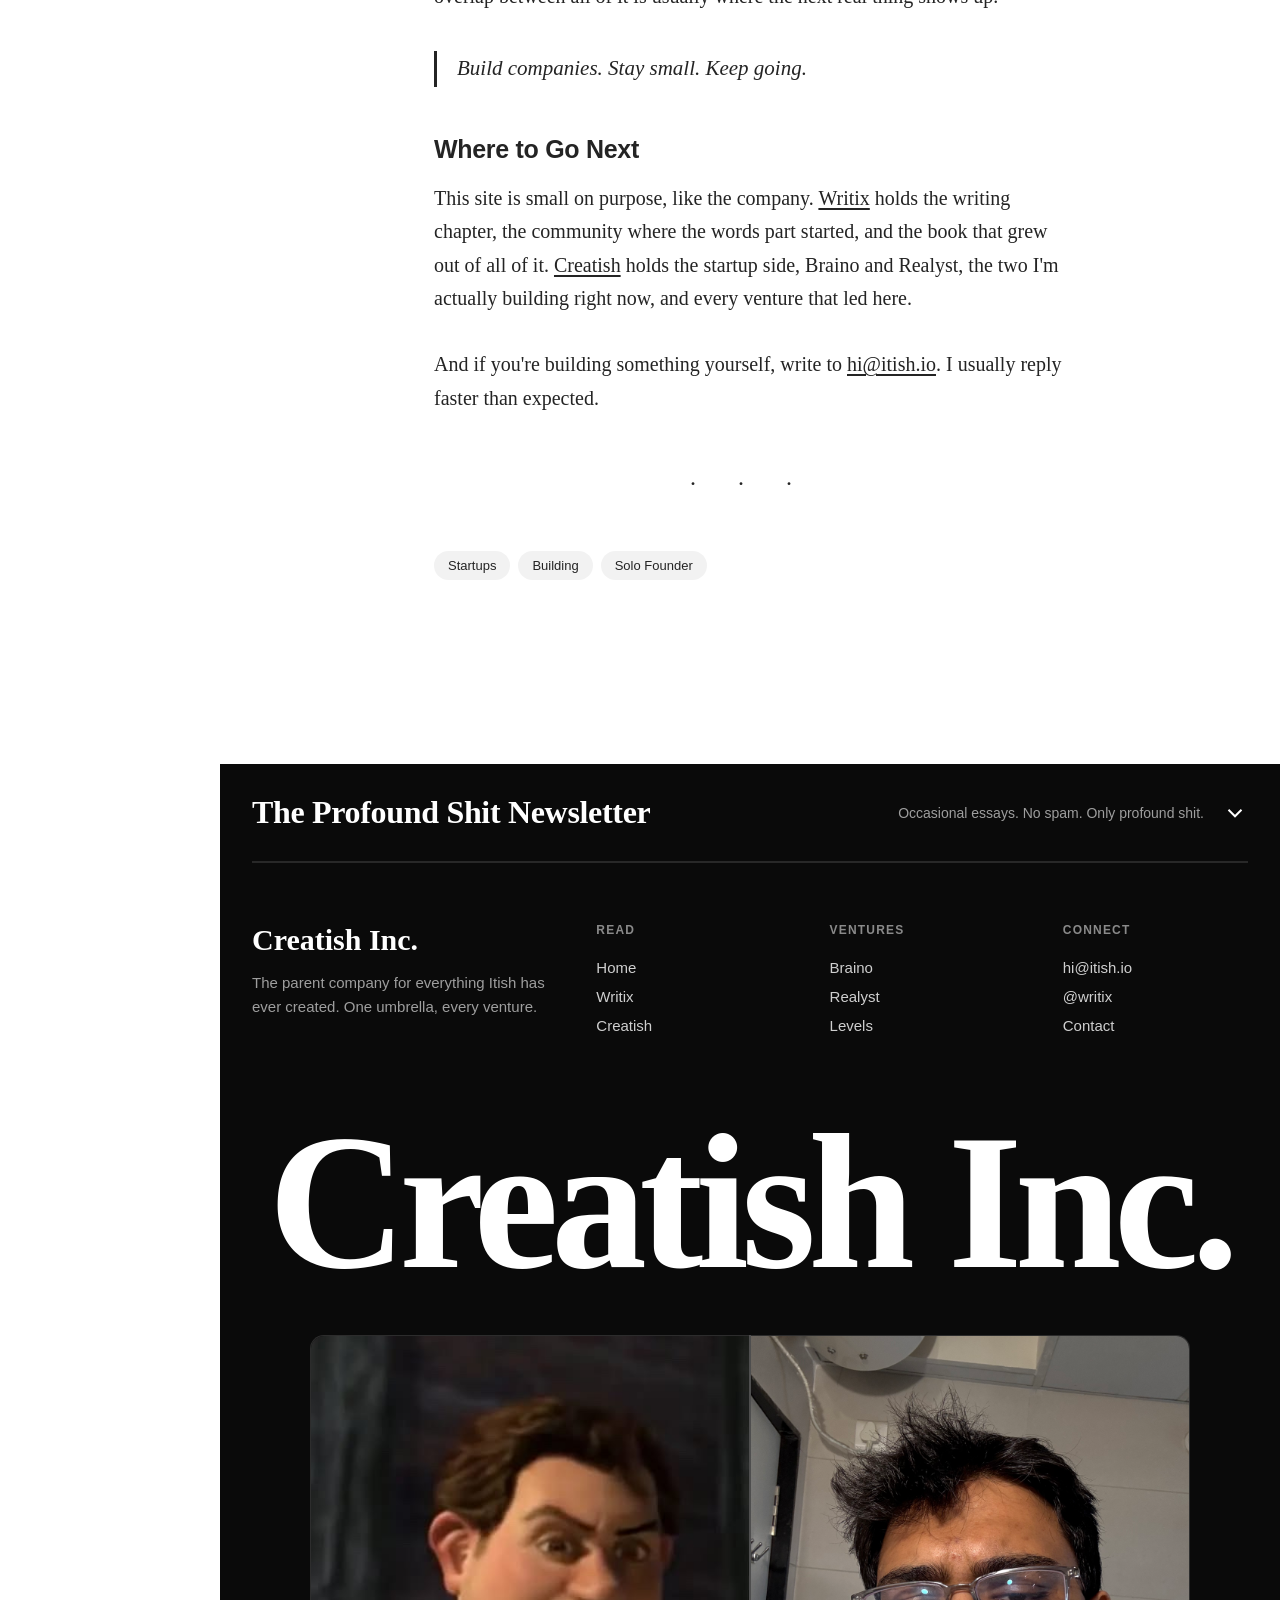
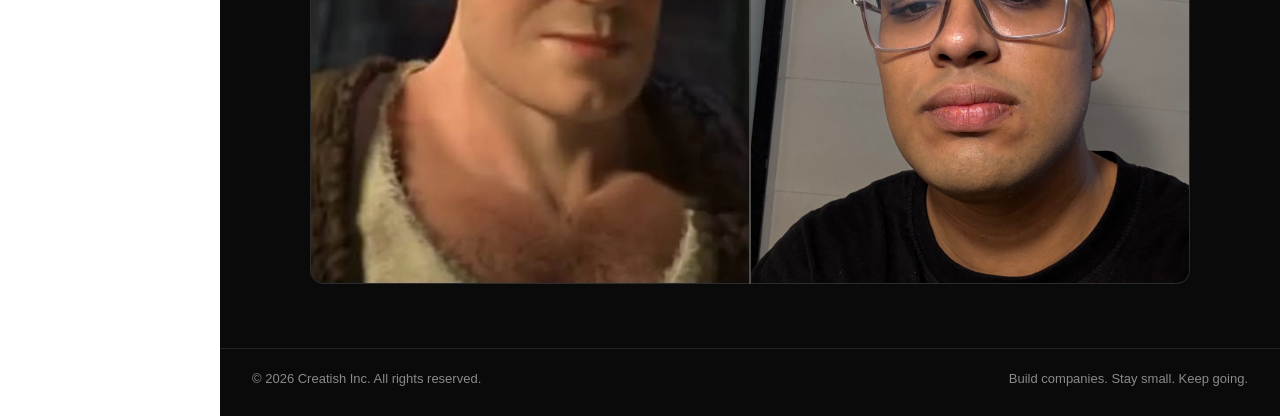
==== commit 5975e0bb: "Move the wordmark to center, arrow triggers the mega menu Reverts the separate "Explore" label - the" ====
--- a/index.html
+++ b/index.html
@@ -24,12 +24,11 @@
         <button class="hamburger" aria-label="Menu">
           <svg width="20" height="20" viewBox="0 0 24 24" fill="none" stroke="currentColor" stroke-width="1.8"><path d="M3 6h18"/><path d="M3 12h18"/><path d="M3 18h18"/></svg>
         </button>
+      </div>
+      <div class="nav-center">
         <a class="wordmark" href="index.html">Creatish Inc.</a>
-      </div>
-      <div class="nav-center">
-        <button class="mega-trigger" id="megaTrigger" aria-expanded="false" aria-controls="megaMenu">
-          <span>Explore</span>
-          <svg class="chev" width="14" height="14" viewBox="0 0 24 24" fill="none" stroke="currentColor" stroke-width="2"><path d="M6 9l6 6 6-6"/></svg>
+        <button class="mega-trigger" id="megaTrigger" aria-label="Open site menu" aria-expanded="false" aria-controls="megaMenu">
+          <svg class="chev" width="16" height="16" viewBox="0 0 24 24" fill="none" stroke="currentColor" stroke-width="2"><path d="M6 9l6 6 6-6"/></svg>
         </button>
       </div>
       <div class="nav-right">
--- a/site.css
+++ b/site.css
@@ -59,7 +59,9 @@
 
 .nav-center {
   display: flex;
+  align-items: center;
   justify-content: center;
+  gap: 6px;
 }
 
 .nav-left {
@@ -90,19 +92,15 @@
 .mega-trigger {
   display: inline-flex;
   align-items: center;
-  gap: 6px;
+  justify-content: center;
   background: none;
-  border: 1px solid var(--rule);
-  border-radius: 100px;
-  padding: 8px 16px;
-  font-family: var(--sans);
-  font-size: 14px;
-  color: var(--text);
+  border: 0;
+  padding: 4px;
+  color: var(--muted);
   cursor: pointer;
-  white-space: nowrap;
-}
-
-.mega-trigger:hover { background: var(--faint); }
+}
+
+.mega-trigger:hover { color: var(--text); }
 .mega-trigger .chev { transition: transform 200ms ease; flex-shrink: 0; }
 .mega-trigger.open .chev { transform: rotate(180deg); }
 
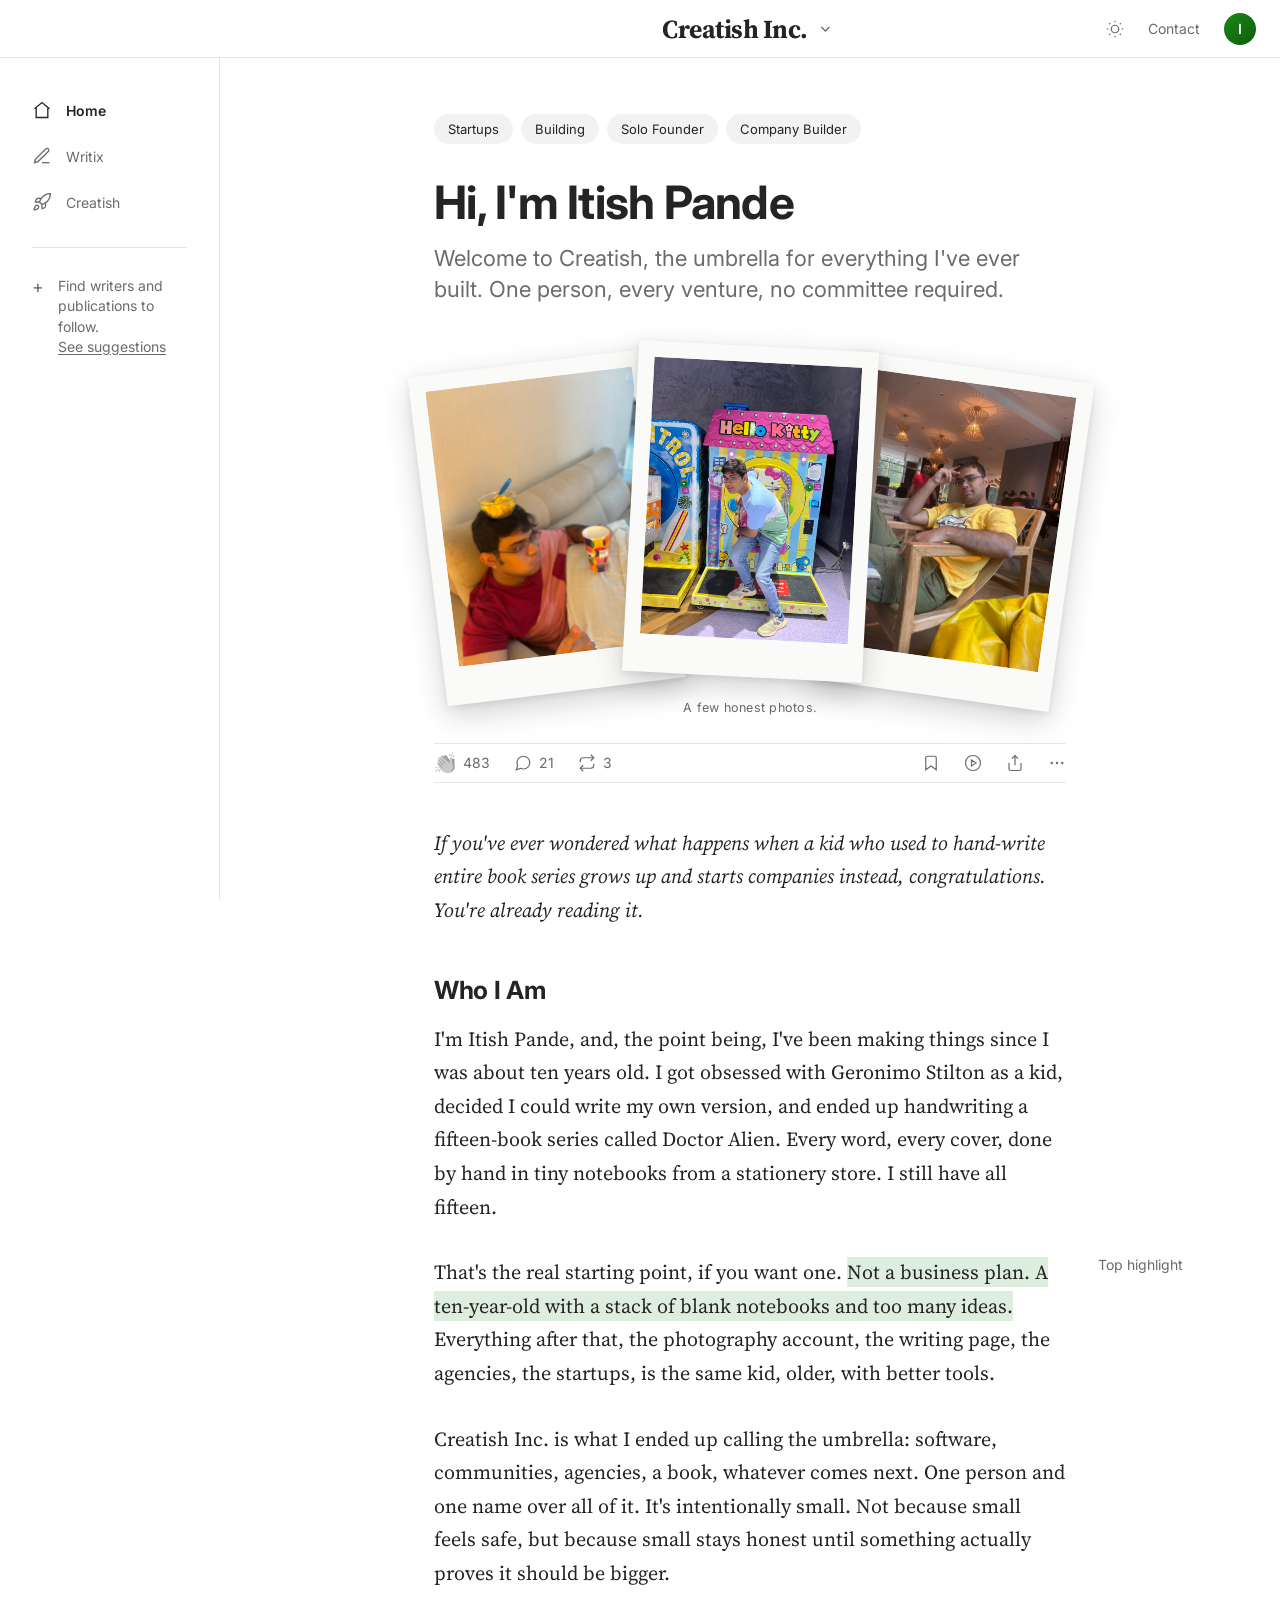
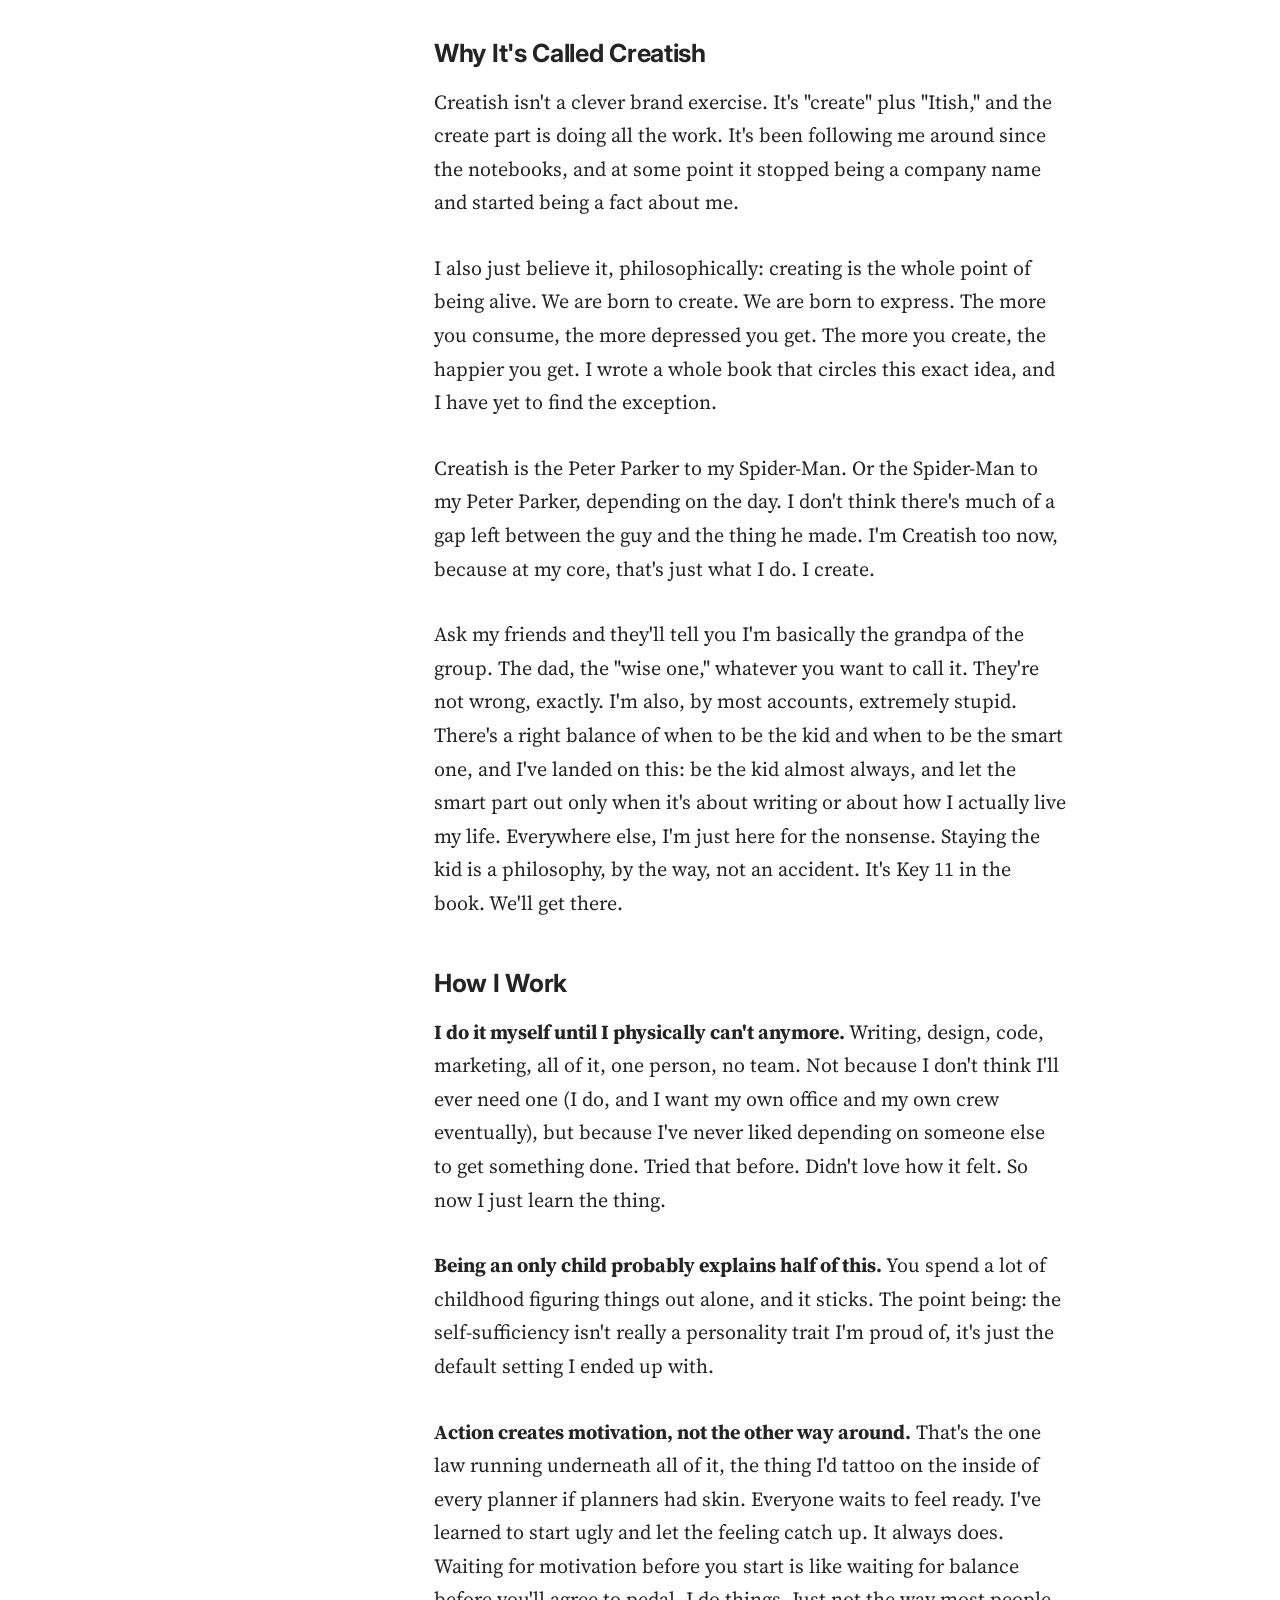
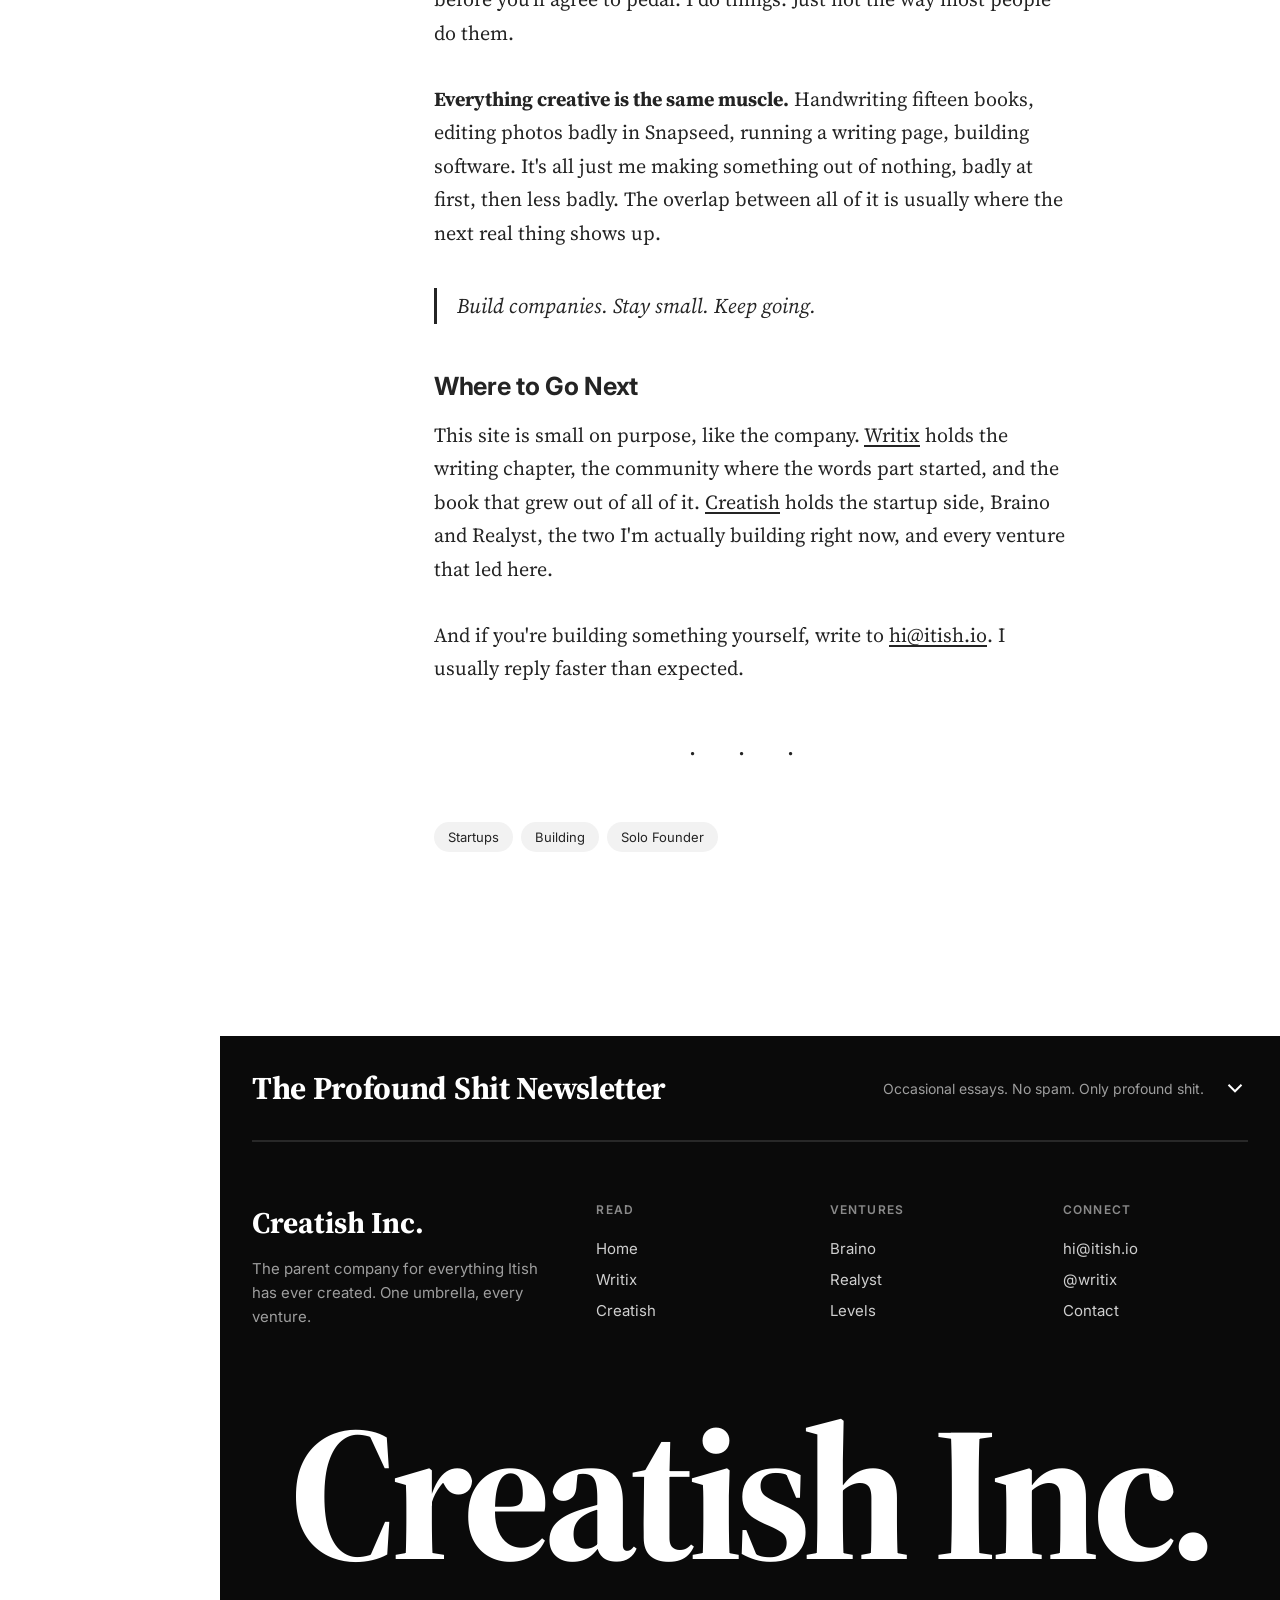
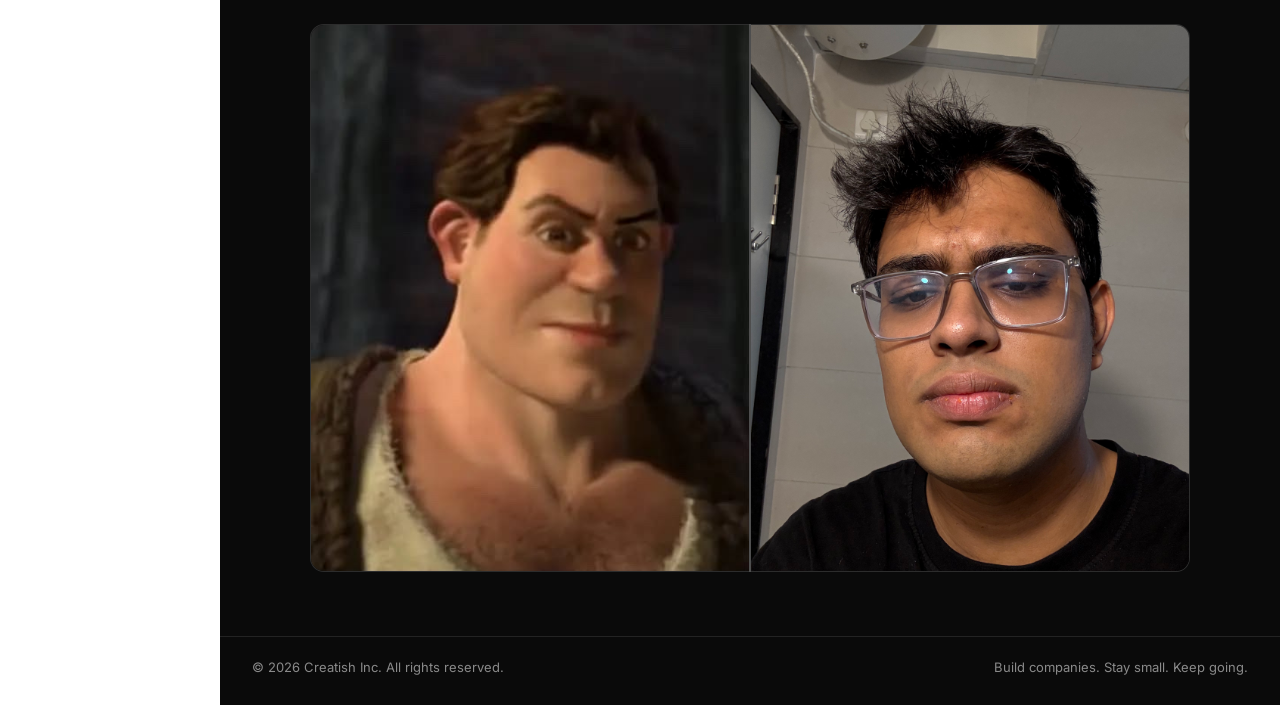
==== commit d0bfbc69: "Fix nav centering math, animate the mega menu, load real webfonts Centering: grid-template-columns: " ====
--- a/index.html
+++ b/index.html
@@ -14,6 +14,9 @@
       }
     })();
   </script>
+  <link rel="preconnect" href="https://fonts.googleapis.com" />
+  <link rel="preconnect" href="https://fonts.gstatic.com" crossorigin />
+  <link href="https://fonts.googleapis.com/css2?family=Inter:wght@400;500;600;700;800&family=Source+Serif+4:ital,opsz,wght@0,8..60,400;0,8..60,600;0,8..60,700;0,8..60,800;1,8..60,400;1,8..60,600&display=swap" rel="stylesheet" />
   <link rel="stylesheet" href="site.css" />
 </head>
 <body>
--- a/site.css
+++ b/site.css
@@ -7,8 +7,8 @@
   --rule: rgba(0, 0, 0, 0.1);
   --green: #1a8917;
   --highlight: rgba(26, 137, 23, 0.14);
-  --sans: -apple-system, BlinkMacSystemFont, "Segoe UI", Helvetica, Arial, sans-serif;
-  --serif: Charter, Georgia, "Times New Roman", serif;
+  --sans: "Inter", -apple-system, BlinkMacSystemFont, "Segoe UI", Helvetica, Arial, sans-serif;
+  --serif: "Source Serif 4", Charter, Georgia, "Times New Roman", serif;
   color-scheme: light;
 }
 
@@ -48,19 +48,27 @@
 }
 
 .nav-inner {
+  position: relative;
   margin: 0 auto;
   padding: 0 24px;
   height: 57px;
-  display: grid;
-  grid-template-columns: 1fr auto 1fr;
-  align-items: center;
+  display: flex;
+  align-items: center;
+  justify-content: space-between;
   gap: 16px;
 }
 
 .nav-center {
-  display: flex;
-  align-items: center;
-  justify-content: center;
+  position: absolute;
+  top: 50%;
+  /* True nav midpoint, shifted right by half the sidebar's 220px width so
+     this lines up with the actual reading column's center, not the raw
+     viewport's center. See .nav-center reset at 1080px, where the sidebar
+     stops being part of the layout. */
+  left: calc(50% + 110px);
+  transform: translate(-50%, -50%);
+  display: flex;
+  align-items: center;
   gap: 6px;
 }
 
@@ -113,12 +121,21 @@
   background: var(--bg);
   border-bottom: 1px solid var(--rule);
   box-shadow: 0 16px 40px rgba(0, 0, 0, 0.12);
-  max-height: 0;
-  overflow: hidden;
-  transition: max-height 280ms ease;
-}
-
-.mega-menu.open { max-height: 70vh; overflow-y: auto; }
+  max-height: 70vh;
+  overflow-y: auto;
+  opacity: 0;
+  visibility: hidden;
+  transform: translateY(-10px);
+  transform-origin: top;
+  transition: opacity 260ms ease, transform 260ms cubic-bezier(0.16, 1, 0.3, 1), visibility 0s linear 260ms;
+}
+
+.mega-menu.open {
+  opacity: 1;
+  visibility: visible;
+  transform: translateY(0);
+  transition: opacity 260ms ease, transform 260ms cubic-bezier(0.16, 1, 0.3, 1), visibility 0s linear 0s;
+}
 
 .mega-inner {
   max-width: 1000px;
@@ -283,7 +300,7 @@
   font-size: clamp(32px, 6vw, 46px);
   line-height: 1.15;
   letter-spacing: -0.016em;
-  font-weight: 800;
+  font-weight: 700;
 }
 
 .subtitle {
@@ -776,6 +793,7 @@
   }
   .sidebar.open { transform: translateX(0); }
   .layout { margin-left: 0; }
+  .nav-center { left: 50%; }
 
   .nav-backdrop {
     position: fixed;
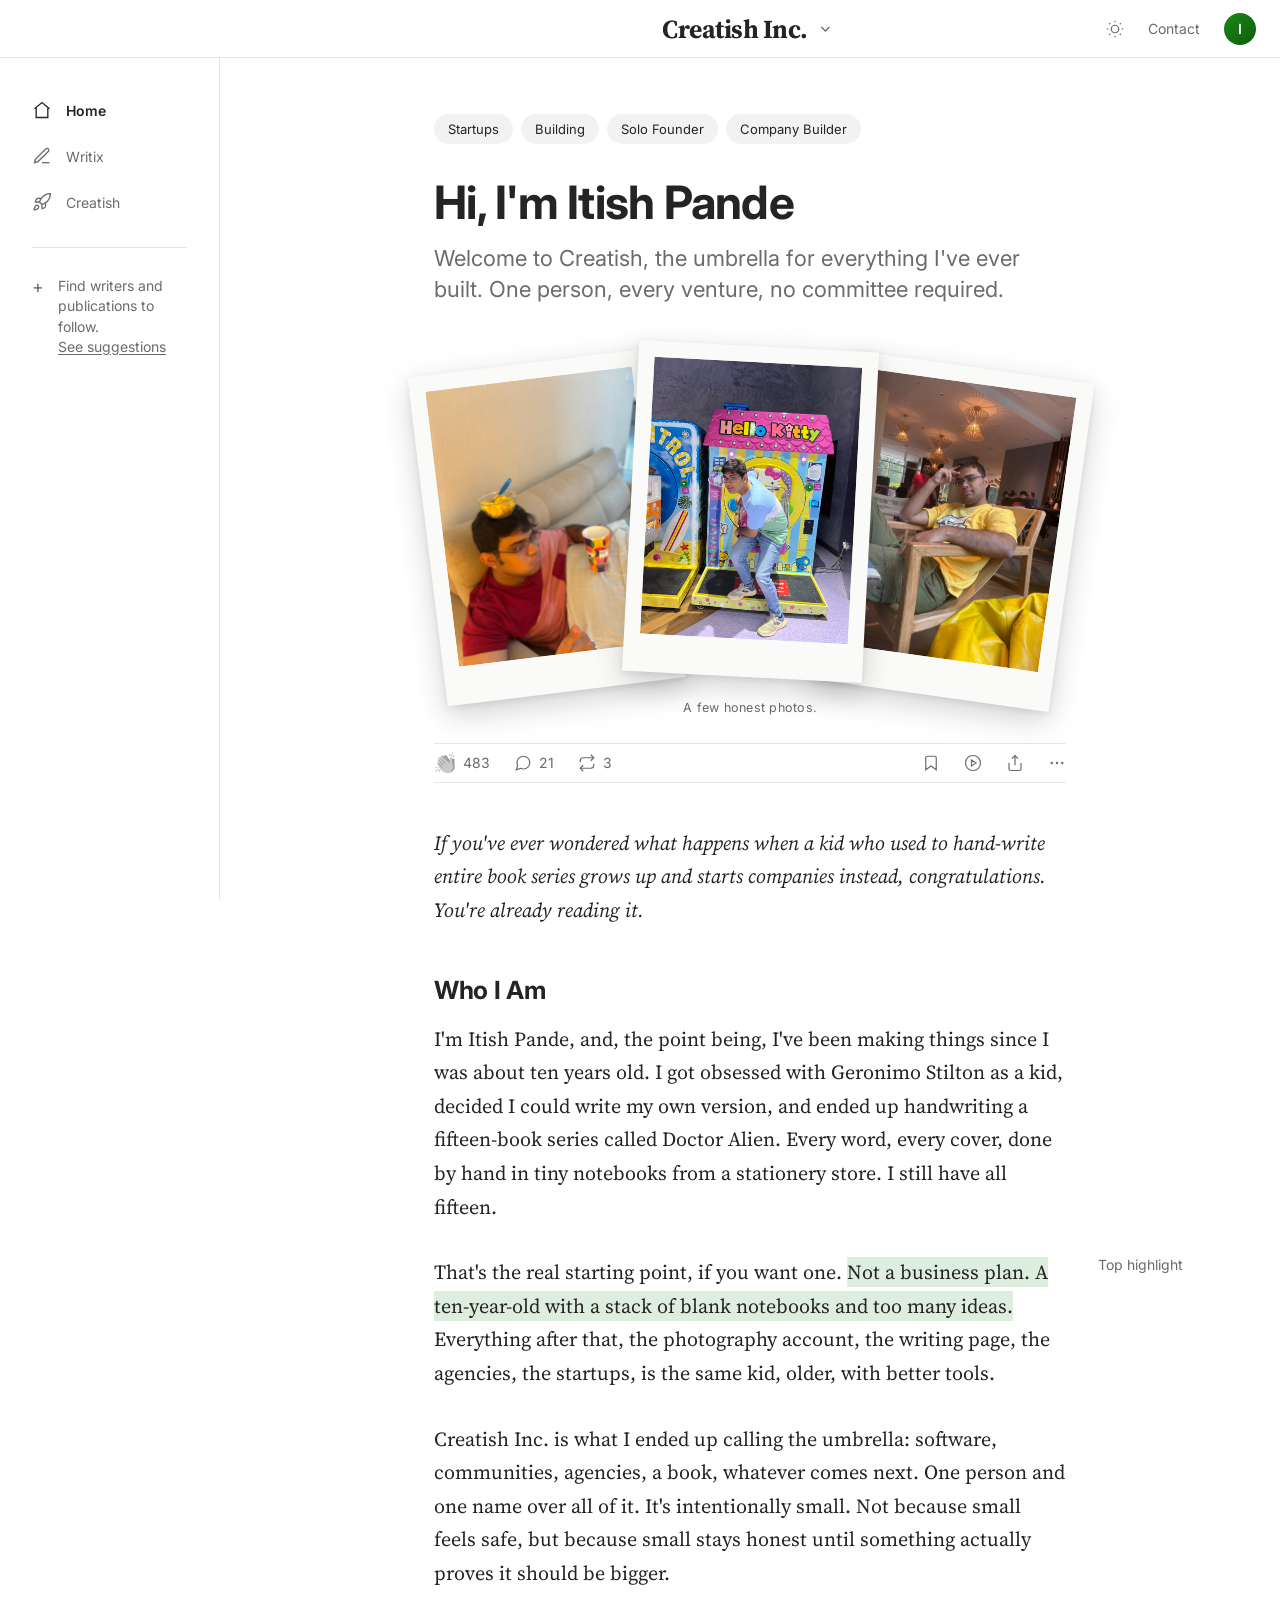
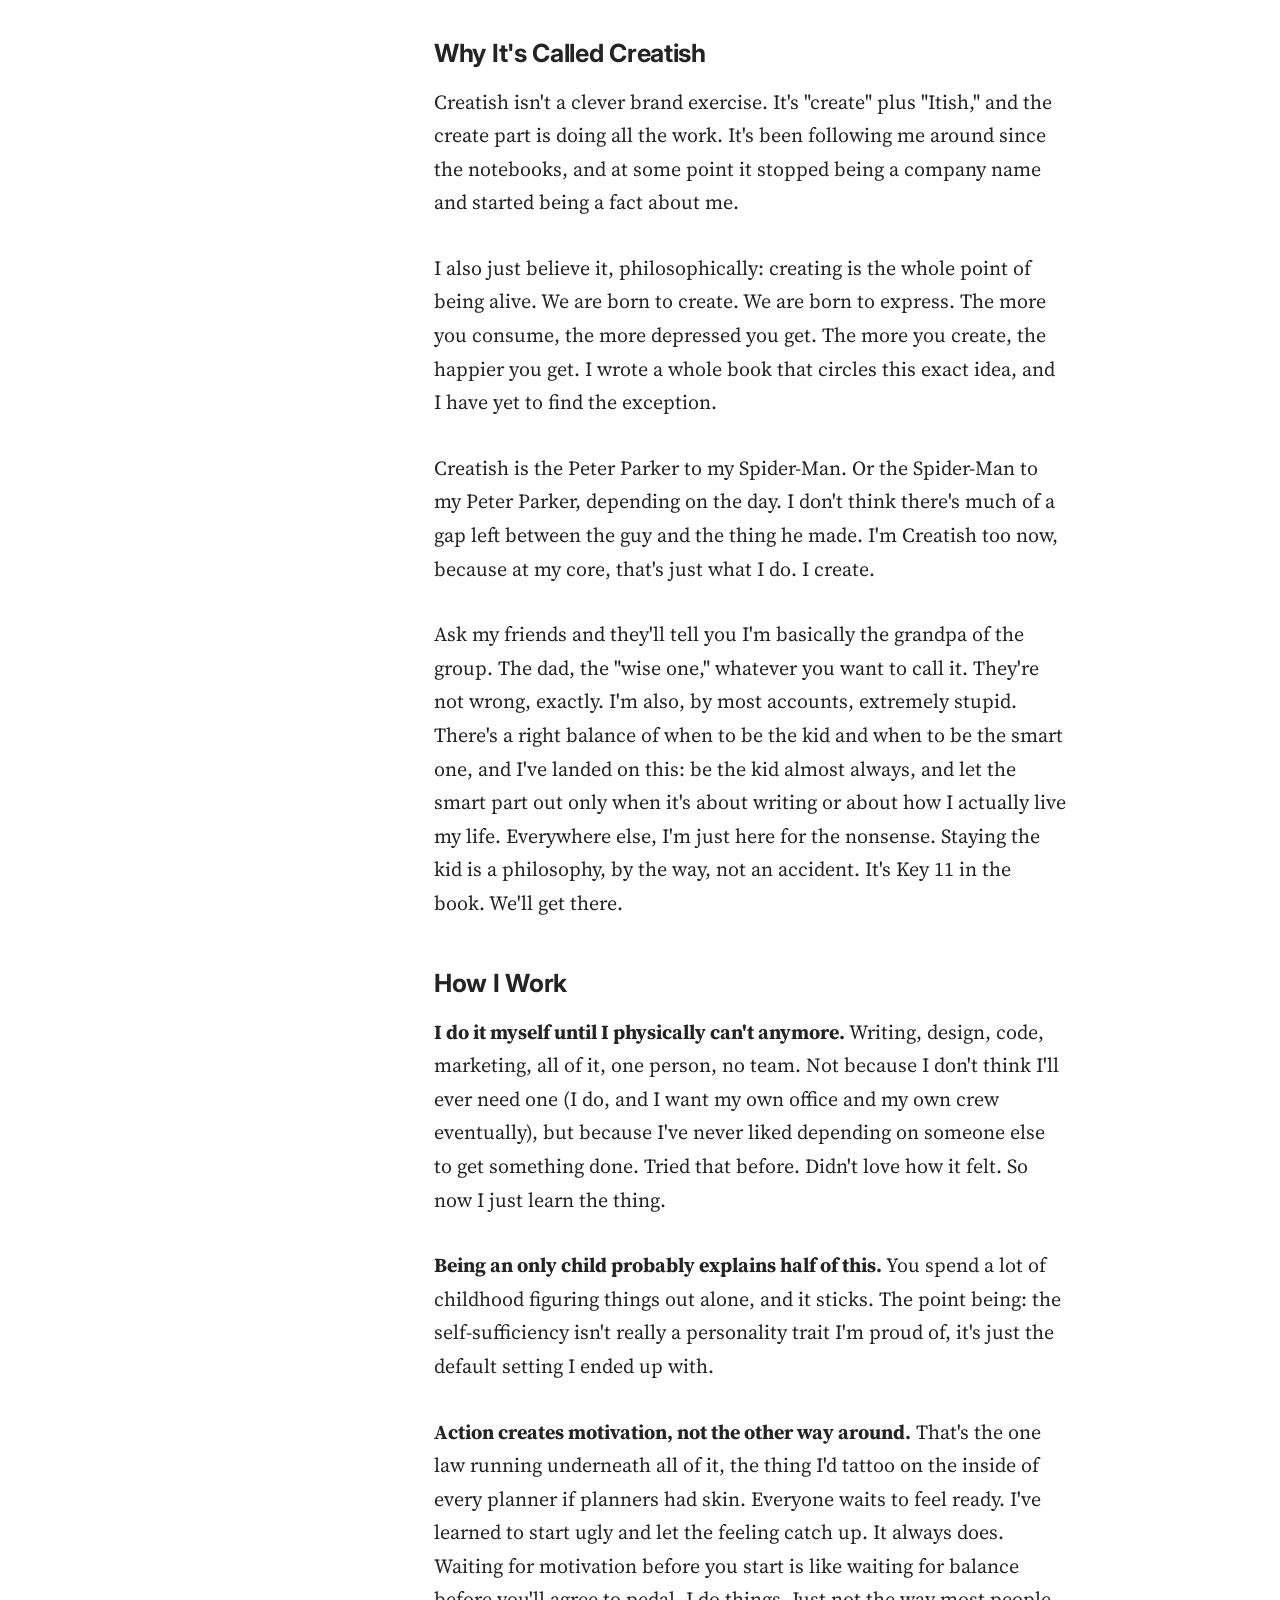
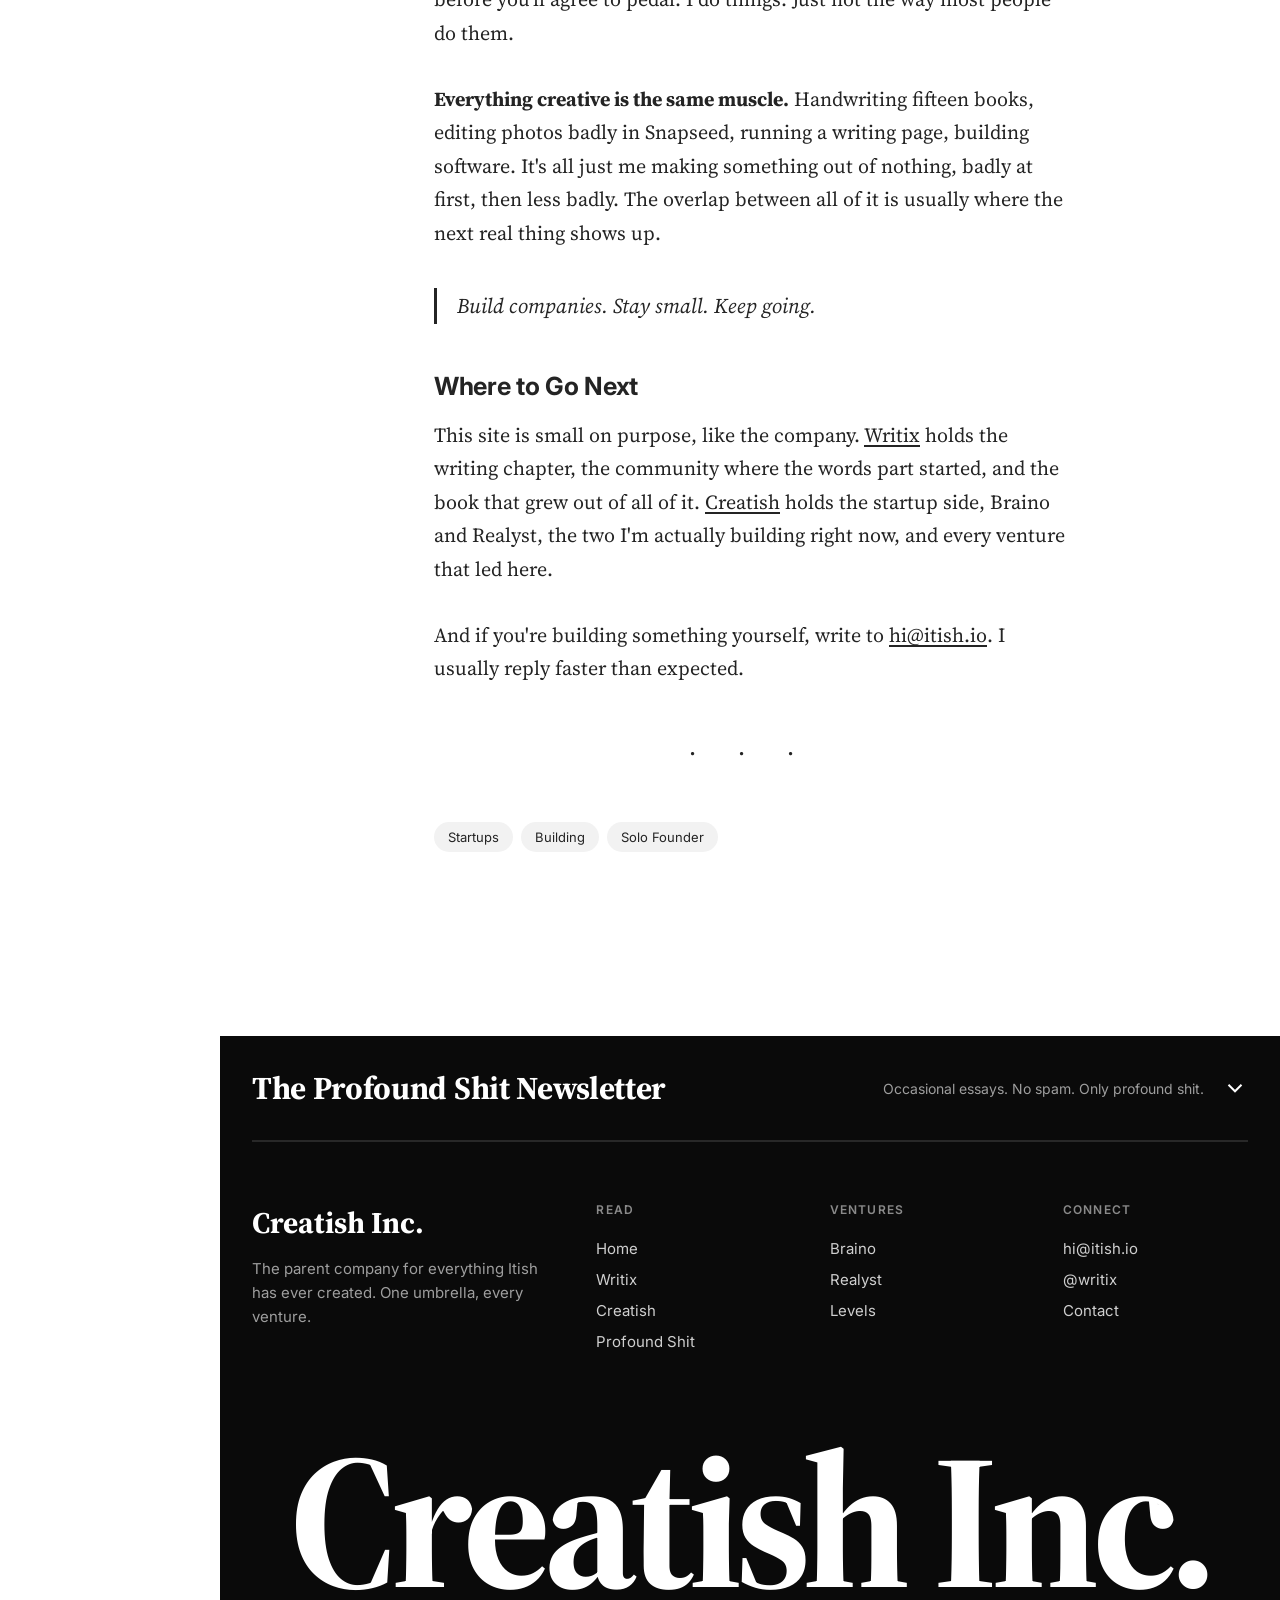
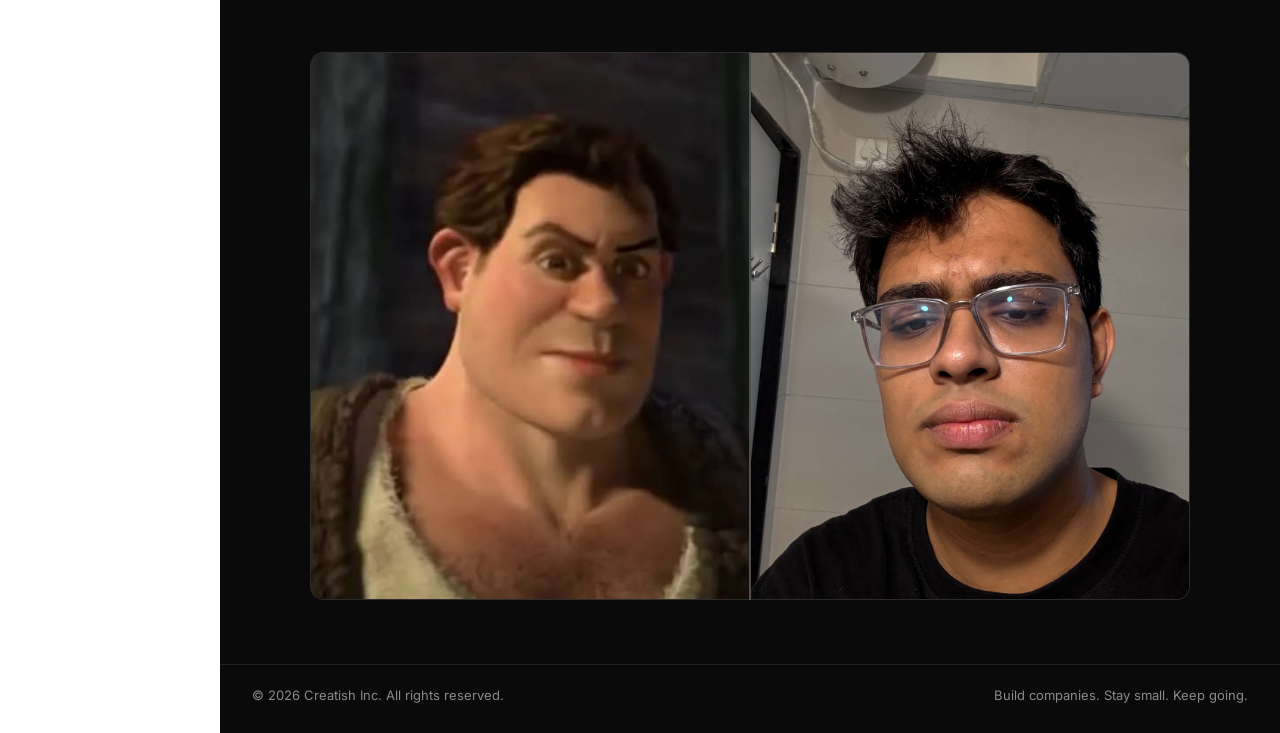
==== commit 3122cca6: "Add Profound Shit Newsletter as a native blog New pages: profound-shit.html (listing) and profound-s" ====
--- a/index.html
+++ b/index.html
@@ -52,6 +52,7 @@
         <a href="index.html">Home</a>
         <a href="writix.html">Writix</a>
         <a href="creatish.html">Creatish</a>
+        <a href="profound-shit.html">Profound Shit</a>
       </div>
       <div class="mega-col">
         <h4>Active Ventures</h4>
@@ -232,6 +233,7 @@
             <a href="index.html">Home</a>
             <a href="writix.html">Writix</a>
             <a href="creatish.html">Creatish</a>
+            <a href="profound-shit.html">Profound Shit</a>
           </div>
           <div class="foot-col">
             <h4>Ventures</h4>
--- a/site.css
+++ b/site.css
@@ -815,3 +815,292 @@
   .prose { font-size: 18px; }
   .nav-right .link { display: none; }
 }
+
+/* ── Profound Shit blog — its own visual identity, deliberately not the ── */
+/* ── Medium-styled shell the rest of the site uses.                     ── */
+
+body.ps-page .nav-center { left: 50%; }
+body.ps-page .hamburger { display: none !important; }
+
+.ps-hero {
+  background: #0a0a0a;
+  color: #f2f0ec;
+  padding: 88px 24px 72px;
+}
+
+.ps-hero-inner {
+  max-width: 760px;
+  margin: 0 auto;
+}
+
+.ps-eyebrow {
+  font-family: var(--sans);
+  font-size: 12px;
+  font-weight: 600;
+  letter-spacing: 0.14em;
+  text-transform: uppercase;
+  color: #8a8a8a;
+  margin-bottom: 18px;
+}
+
+.ps-hero h1 {
+  font-family: var(--serif);
+  font-weight: 700;
+  font-size: clamp(40px, 7vw, 68px);
+  line-height: 1.05;
+  letter-spacing: -0.02em;
+  margin: 0 0 24px;
+  color: #fff;
+}
+
+.ps-hero p {
+  font-family: var(--serif);
+  font-size: 19px;
+  line-height: 1.65;
+  color: #c7c4bd;
+  margin: 0 0 20px;
+  max-width: 62ch;
+}
+
+.ps-hero p:last-of-type { margin-bottom: 0; }
+
+.ps-tag {
+  display: inline-block;
+  margin-top: 28px;
+  font-family: var(--sans);
+  font-size: 13px;
+  color: #7a7a7a;
+  border: 1px solid rgba(255, 255, 255, 0.15);
+  border-radius: 100px;
+  padding: 6px 14px;
+}
+
+.ps-subscribe {
+  margin-top: 32px;
+  display: flex;
+  gap: 10px;
+  flex-wrap: wrap;
+  max-width: 460px;
+}
+
+.ps-subscribe input {
+  flex: 1;
+  min-width: 200px;
+  background: #161616;
+  border: 1px solid rgba(255, 255, 255, 0.18);
+  border-radius: 100px;
+  padding: 13px 20px;
+  color: #fff;
+  font-family: var(--sans);
+  font-size: 15px;
+  outline: none;
+}
+
+.ps-subscribe input:focus { border-color: var(--green); }
+
+.ps-subscribe button {
+  background: var(--green);
+  color: #fff;
+  border: 0;
+  border-radius: 100px;
+  padding: 13px 26px;
+  font-family: var(--sans);
+  font-size: 15px;
+  font-weight: 600;
+  cursor: pointer;
+}
+
+.ps-subscribe button:hover { background: #22a51e; }
+
+.ps-subscribe-done {
+  margin-top: 16px;
+  color: #6fdd6b;
+  font-family: var(--sans);
+  font-weight: 600;
+}
+
+.ps-grid-wrap {
+  max-width: 1040px;
+  margin: 0 auto;
+  padding: 64px 24px 96px;
+}
+
+.ps-grid-label {
+  font-family: var(--sans);
+  font-size: 12px;
+  font-weight: 600;
+  letter-spacing: 0.12em;
+  text-transform: uppercase;
+  color: var(--muted);
+  margin-bottom: 28px;
+}
+
+.ps-grid {
+  display: grid;
+  grid-template-columns: repeat(2, 1fr);
+  gap: 28px;
+}
+
+.ps-card {
+  display: block;
+  border: 1px solid var(--rule);
+  border-radius: 16px;
+  overflow: hidden;
+  transition: transform 200ms ease, box-shadow 200ms ease;
+}
+
+a.ps-card:hover { transform: translateY(-4px); box-shadow: 0 16px 32px rgba(0, 0, 0, 0.1); }
+
+.ps-card.featured { grid-column: 1 / -1; }
+
+.ps-card-block {
+  position: relative;
+  display: flex;
+  align-items: flex-end;
+  padding: 24px;
+  aspect-ratio: 4 / 3;
+}
+
+.ps-card.featured .ps-card-block { aspect-ratio: 21 / 8; align-items: flex-start; }
+
+.ps-card-num {
+  position: absolute;
+  top: 20px;
+  right: 24px;
+  font-family: var(--serif);
+  font-style: italic;
+  font-size: 15px;
+  color: rgba(255, 255, 255, 0.55);
+}
+
+.ps-card-tag {
+  font-family: var(--sans);
+  font-size: 12px;
+  font-weight: 600;
+  letter-spacing: 0.08em;
+  text-transform: uppercase;
+  color: rgba(255, 255, 255, 0.85);
+}
+
+.ps-card-body { padding: 22px 24px 26px; }
+
+.ps-card h3 {
+  font-family: var(--serif);
+  font-size: 22px;
+  font-weight: 700;
+  line-height: 1.25;
+  margin: 0 0 8px;
+  color: var(--text);
+}
+
+.ps-card.featured h3 { font-size: 32px; }
+
+.ps-card p {
+  font-family: var(--serif);
+  font-size: 15px;
+  line-height: 1.5;
+  color: var(--muted);
+  margin: 0 0 10px;
+}
+
+.ps-card .ps-date {
+  font-family: var(--sans);
+  font-size: 12.5px;
+  color: var(--muted);
+}
+
+.ps-c1 { background: linear-gradient(135deg, #14331a, #1a8917 140%); }
+.ps-c2 { background: linear-gradient(135deg, #3a1a10, #c2571a 140%); }
+.ps-c3 { background: linear-gradient(135deg, #131a33, #3b4c9e 140%); }
+.ps-c4 { background: linear-gradient(135deg, #331321, #b0456b 140%); }
+.ps-c5 { background: linear-gradient(135deg, #33280f, #c89b2c 140%); }
+
+@media (max-width: 700px) {
+  .ps-grid { grid-template-columns: 1fr; }
+  .ps-card.featured .ps-card-block { aspect-ratio: 16 / 9; align-items: flex-end; }
+}
+
+/* Single post template */
+.ps-post-hero {
+  background: #0a0a0a;
+  color: #f2f0ec;
+  padding: 48px 24px 56px;
+}
+
+.ps-post-hero-inner { max-width: 720px; margin: 0 auto; }
+
+.ps-back {
+  display: inline-flex;
+  align-items: center;
+  gap: 6px;
+  font-family: var(--sans);
+  font-size: 13.5px;
+  color: #9a9a9a;
+  margin-bottom: 28px;
+}
+
+.ps-back:hover { color: #fff; }
+
+.ps-post-hero .ps-card-tag { display: block; margin-bottom: 16px; }
+
+.ps-post-hero h1 {
+  font-family: var(--serif);
+  font-weight: 700;
+  font-size: clamp(34px, 6vw, 52px);
+  line-height: 1.1;
+  letter-spacing: -0.015em;
+  color: #fff;
+  margin: 0 0 18px;
+}
+
+.ps-post-meta {
+  font-family: var(--sans);
+  font-size: 13.5px;
+  color: #8a8a8a;
+}
+
+.ps-post-body {
+  max-width: 720px;
+  margin: 0 auto;
+  padding: 56px 24px 40px;
+  font-family: var(--serif);
+  font-size: 19px;
+  line-height: 1.75;
+  color: var(--text);
+}
+
+.ps-post-body p { margin: 0 0 1.5em; }
+
+.ps-post-body p:first-of-type::first-letter {
+  font-size: 3.4em;
+  font-weight: 700;
+  float: left;
+  line-height: 0.8;
+  margin: 0.06em 0.08em 0 0;
+  color: var(--green);
+}
+
+.ps-post-body blockquote {
+  margin: 1.6em 0 2em;
+  padding: 28px 32px;
+  background: var(--faint);
+  border-left: 4px solid var(--green);
+  border-radius: 4px;
+  font-style: italic;
+  font-size: 22px;
+  line-height: 1.5;
+}
+
+.ps-post-footer {
+  max-width: 720px;
+  margin: 0 auto;
+  padding: 24px 24px 80px;
+  border-top: 1px solid var(--rule);
+  display: flex;
+  justify-content: space-between;
+  align-items: center;
+  gap: 16px;
+  flex-wrap: wrap;
+}
+
+.ps-post-footer a { font-family: var(--sans); font-size: 14.5px; }
